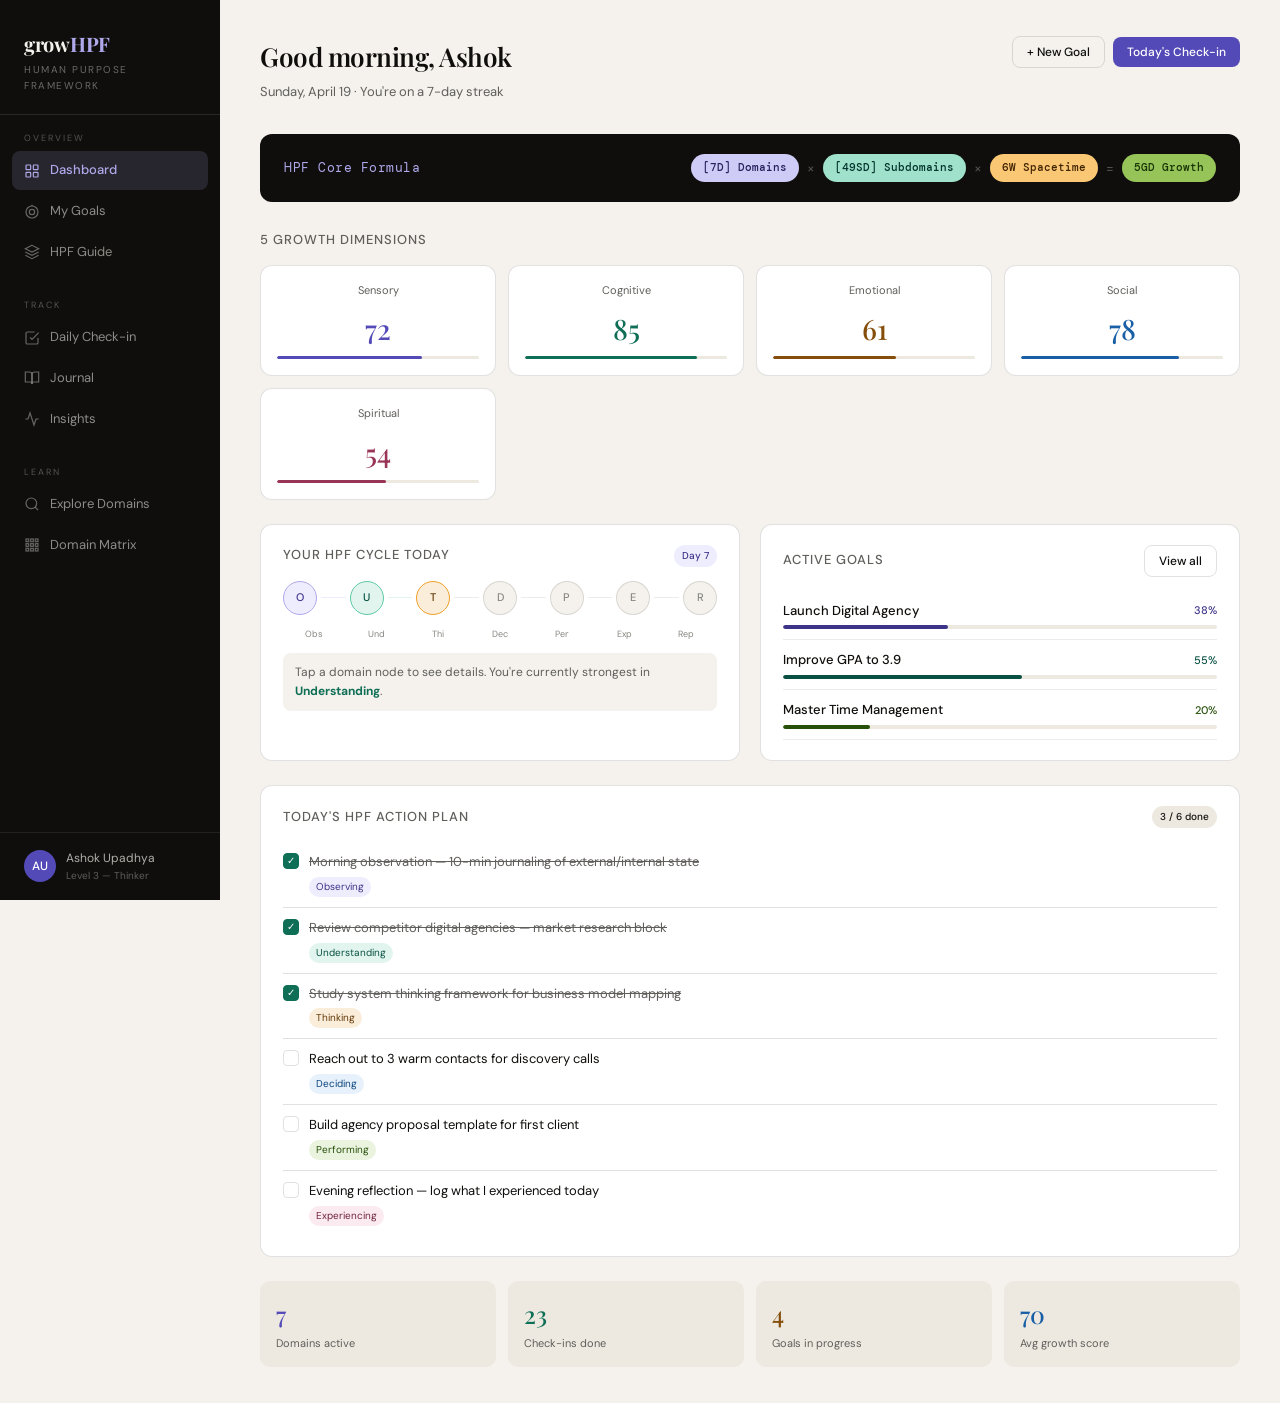
==== index.html @ d81d5039 "First Idea" ====
<!DOCTYPE html>
<html lang="en">
<head>
<meta charset="UTF-8">
<meta name="viewport" content="width=device-width, initial-scale=1.0">
<title>growHPF — Human Purpose Framework</title>
<link href="https://fonts.googleapis.com/css2?family=Playfair+Display:ital,wght@0,400;0,600;1,400&family=DM+Sans:wght@300;400;500&family=DM+Mono:wght@400;500&display=swap" rel="stylesheet">
<style>
:root {
  --ink: #0f0e0c;
  --paper: #f5f2ed;
  --cream: #ede9e0;
  --purple: #534AB7;
  --purple-light: #EEEDFE;
  --purple-dark: #3C3489;
  --teal: #0F6E56;
  --teal-light: #E1F5EE;
  --amber: #854F0B;
  --amber-light: #FAEEDA;
  --blue: #185FA5;
  --blue-light: #E6F1FB;
  --pink: #993556;
  --pink-light: #FBEAF0;
  --gray: #5F5E5A;
  --gray-light: #F1EFE8;
  --green: #3B6D11;
  --green-light: #EAF3DE;
  --border: rgba(15,14,12,0.12);
  --shadow: 0 1px 3px rgba(15,14,12,0.08), 0 4px 16px rgba(15,14,12,0.06);
}

* { box-sizing: border-box; margin: 0; padding: 0; }

body {
  font-family: 'DM Sans', sans-serif;
  background: var(--paper);
  color: var(--ink);
  min-height: 100vh;
  font-size: 14px;
  line-height: 1.6;
}

/* ── LAYOUT ── */
.shell { display: flex; min-height: 100vh; }

.sidebar {
  width: 220px;
  flex-shrink: 0;
  background: var(--ink);
  padding: 0;
  display: flex;
  flex-direction: column;
  position: sticky;
  top: 0;
  height: 100vh;
}

.sidebar-logo {
  padding: 28px 24px 20px;
  border-bottom: 0.5px solid rgba(255,255,255,0.1);
}

.sidebar-logo h1 {
  font-family: 'Playfair Display', serif;
  font-size: 20px;
  color: #f5f2ed;
  letter-spacing: -0.3px;
  margin-bottom: 2px;
}

.sidebar-logo h1 span { color: #AFA9EC; }
.sidebar-logo p { font-size: 10px; color: rgba(245,242,237,0.4); letter-spacing: 1.5px; text-transform: uppercase; }

.sidebar-section { padding: 16px 12px 8px; }
.sidebar-section-label { font-size: 9px; letter-spacing: 2px; text-transform: uppercase; color: rgba(245,242,237,0.3); padding: 0 12px; margin-bottom: 6px; }

.nav-item {
  display: flex;
  align-items: center;
  gap: 10px;
  padding: 9px 12px;
  border-radius: 8px;
  cursor: pointer;
  color: rgba(245,242,237,0.55);
  font-size: 13px;
  font-weight: 400;
  transition: all 0.15s;
  margin-bottom: 2px;
}
.nav-item:hover { background: rgba(255,255,255,0.06); color: rgba(245,242,237,0.9); }
.nav-item.active { background: rgba(175,169,236,0.15); color: #AFA9EC; font-weight: 500; }
.nav-icon { width: 16px; height: 16px; opacity: 0.7; flex-shrink: 0; }
.nav-item.active .nav-icon { opacity: 1; }

.sidebar-footer {
  margin-top: auto;
  padding: 16px 24px;
  border-top: 0.5px solid rgba(255,255,255,0.08);
}
.user-chip {
  display: flex;
  align-items: center;
  gap: 10px;
}
.user-avatar {
  width: 32px;
  height: 32px;
  border-radius: 50%;
  background: var(--purple);
  display: flex;
  align-items: center;
  justify-content: center;
  font-size: 12px;
  font-weight: 500;
  color: #fff;
}
.user-name { font-size: 12px; color: rgba(245,242,237,0.7); font-weight: 400; }
.user-level { font-size: 10px; color: rgba(245,242,237,0.35); }

.main { flex: 1; overflow-y: auto; }

.page { display: none; padding: 36px 40px; max-width: 1100px; }
.page.active { display: block; }

/* ── TOP BAR ── */
.topbar {
  display: flex;
  align-items: flex-start;
  justify-content: space-between;
  margin-bottom: 32px;
}
.topbar-left h2 {
  font-family: 'Playfair Display', serif;
  font-size: 26px;
  font-weight: 600;
  letter-spacing: -0.5px;
  margin-bottom: 4px;
}
.topbar-left p { font-size: 13px; color: var(--gray); }

.topbar-right { display: flex; gap: 8px; align-items: center; }

/* ── FORMULA BAR ── */
.formula-banner {
  background: var(--ink);
  border-radius: 12px;
  padding: 20px 24px;
  margin-bottom: 28px;
  display: flex;
  align-items: center;
  justify-content: space-between;
  flex-wrap: wrap;
  gap: 12px;
}
.formula-text {
  font-family: 'DM Mono', monospace;
  font-size: 13px;
  color: #AFA9EC;
  letter-spacing: 0.5px;
}
.formula-parts { display: flex; align-items: center; gap: 8px; flex-wrap: wrap; }
.fp {
  padding: 5px 12px;
  border-radius: 20px;
  font-size: 11px;
  font-weight: 500;
  font-family: 'DM Mono', monospace;
}
.fp-op { color: rgba(245,242,237,0.3); font-size: 14px; }

/* ── CARDS ── */
.card {
  background: #fff;
  border: 0.5px solid var(--border);
  border-radius: 12px;
  padding: 20px 22px;
}
.card-sm { padding: 16px 18px; }

.grid-2 { display: grid; grid-template-columns: repeat(2, 1fr); gap: 14px; }
.grid-3 { display: grid; grid-template-columns: repeat(3, 1fr); gap: 14px; }
.grid-4 { display: grid; grid-template-columns: repeat(4, 1fr); gap: 12px; }
.grid-7 { display: grid; grid-template-columns: repeat(7, 1fr); gap: 10px; }
.grid-auto { display: grid; grid-template-columns: repeat(auto-fit, minmax(180px, 1fr)); gap: 12px; }

/* ── GD5 SCORES ── */
.gd-score-card {
  background: #fff;
  border: 0.5px solid var(--border);
  border-radius: 12px;
  padding: 16px;
  text-align: center;
}
.gd-score-label { font-size: 11px; color: var(--gray); margin-bottom: 8px; }
.gd-score-num { font-size: 28px; font-weight: 500; font-family: 'Playfair Display', serif; margin-bottom: 4px; }
.gd-score-bar { height: 3px; background: var(--cream); border-radius: 2px; overflow: hidden; }
.gd-score-fill { height: 3px; border-radius: 2px; transition: width 0.8s ease; }

/* ── DOMAIN CARDS ── */
.domain-pill {
  display: inline-flex;
  align-items: center;
  gap: 6px;
  padding: 4px 10px;
  border-radius: 20px;
  font-size: 11px;
  font-weight: 500;
}

.domain-card {
  background: #fff;
  border: 0.5px solid var(--border);
  border-radius: 12px;
  padding: 16px;
  cursor: pointer;
  transition: all 0.15s;
  position: relative;
}
.domain-card:hover { border-color: rgba(83,74,183,0.3); transform: translateY(-1px); box-shadow: var(--shadow); }
.domain-card.active-domain { border-color: var(--purple); border-width: 1.5px; }
.domain-id {
  width: 32px;
  height: 32px;
  border-radius: 8px;
  display: flex;
  align-items: center;
  justify-content: center;
  font-size: 13px;
  font-weight: 500;
  margin-bottom: 10px;
}
.domain-name { font-size: 13px; font-weight: 500; margin-bottom: 2px; }
.domain-code { font-size: 10px; color: var(--gray); margin-bottom: 8px; font-family: 'DM Mono', monospace; }
.domain-bar { height: 3px; border-radius: 2px; background: var(--cream); overflow: hidden; }
.domain-fill { height: 3px; border-radius: 2px; transition: width 1s ease; }
.domain-score { font-size: 11px; font-weight: 500; margin-top: 6px; }

/* ── SUBDOMAINS ── */
.sd-expand {
  background: #fff;
  border: 0.5px solid var(--border);
  border-radius: 12px;
  padding: 20px 22px;
  margin-bottom: 20px;
}
.sd-expand-header {
  display: flex;
  align-items: center;
  gap: 12px;
  margin-bottom: 16px;
  padding-bottom: 16px;
  border-bottom: 0.5px solid var(--border);
}
.sd-grid { display: grid; grid-template-columns: repeat(auto-fit, minmax(160px, 1fr)); gap: 10px; }
.sd-item {
  background: var(--paper);
  border-radius: 8px;
  padding: 12px;
}
.sd-item-name { font-size: 12px; font-weight: 500; margin-bottom: 4px; }
.sd-item-def { font-size: 11px; color: var(--gray); line-height: 1.5; margin-bottom: 6px; }
.gd-dots { display: flex; gap: 4px; }
.gd-dot { width: 7px; height: 7px; border-radius: 50%; background: var(--cream); }
/* .gd-dot.active-dot {

 } */

/* ── GOALS ── */
.goal-card {
  background: #fff;
  border: 0.5px solid var(--border);
  border-radius: 12px;
  padding: 18px 20px;
  margin-bottom: 12px;
}
.goal-tag {
  display: inline-flex;
  align-items: center;
  gap: 5px;
  font-size: 10px;
  font-weight: 500;
  padding: 3px 8px;
  border-radius: 20px;
  margin-bottom: 10px;
  letter-spacing: 0.5px;
  text-transform: uppercase;
}
.goal-title { font-size: 15px; font-weight: 500; margin-bottom: 4px; font-family: 'Playfair Display', serif; }
.goal-desc { font-size: 12px; color: var(--gray); margin-bottom: 12px; line-height: 1.6; }
.goal-progress-label { display: flex; justify-content: space-between; margin-bottom: 6px; }
.goal-bar { height: 6px; background: var(--cream); border-radius: 3px; overflow: hidden; margin-bottom: 12px; }
.goal-fill { height: 6px; border-radius: 3px; transition: width 1s ease; }
.goal-domains { display: flex; gap: 6px; flex-wrap: wrap; }

.step-card {
  background: #fff;
  border: 0.5px solid var(--border);
  border-radius: 10px;
  padding: 14px 16px;
  margin-bottom: 8px;
  display: flex;
  gap: 12px;
  align-items: flex-start;
}
.step-num {
  width: 22px;
  height: 22px;
  border-radius: 50%;
  display: flex;
  align-items: center;
  justify-content: center;
  font-size: 11px;
  font-weight: 500;
  flex-shrink: 0;
  margin-top: 1px;
}
.step-done { background: var(--teal-light); color: var(--teal); }
.step-active { background: var(--purple-light); color: var(--purple); }
.step-todo { background: var(--cream); color: var(--gray); }
.step-content { flex: 1; }
.step-title { font-size: 13px; font-weight: 500; margin-bottom: 2px; }
.step-detail { font-size: 11px; color: var(--gray); line-height: 1.5; }
.step-domain { font-size: 10px; margin-top: 4px; font-weight: 500; }

/* ── CHECKIN ── */
.checkin-card {
  background: #fff;
  border: 0.5px solid var(--border);
  border-radius: 12px;
  padding: 20px 22px;
  margin-bottom: 14px;
}
.checkin-q { font-size: 12px; color: var(--gray); margin-bottom: 8px; font-weight: 500; text-transform: uppercase; letter-spacing: 0.8px; }
.stars { display: flex; gap: 6px; }
.star {
  width: 28px; height: 28px;
  border: 0.5px solid var(--border);
  border-radius: 7px;
  background: var(--paper);
  display: flex; align-items: center; justify-content: center;
  cursor: pointer; font-size: 11px; font-weight: 500; color: var(--gray);
  transition: all 0.12s;
}
.star.on { background: var(--purple-light); border-color: #AFA9EC; color: var(--purple-dark); }
.rating-row-item { display: flex; align-items: center; gap: 12px; padding: 8px 0; border-bottom: 0.5px solid var(--border); }
.rating-row-item:last-child { border-bottom: none; }
.rr-dot { width: 8px; height: 8px; border-radius: 50%; flex-shrink: 0; }
.rr-name { font-size: 13px; flex: 1; }
.rr-stars { display: flex; gap: 4px; }
.rr-val { font-size: 11px; color: var(--gray); min-width: 16px; text-align: right; font-family: 'DM Mono', monospace; }

.w6-grid { display: grid; grid-template-columns: repeat(3, 1fr); gap: 12px; margin-bottom: 20px; }
.w6-card { background: #fff; border: 0.5px solid var(--border); border-radius: 10px; padding: 14px 16px; }
.w6-q { font-size: 10px; font-weight: 500; color: var(--purple); letter-spacing: 1px; text-transform: uppercase; margin-bottom: 4px; }
.w6-label { font-size: 13px; font-weight: 500; margin-bottom: 6px; }
.w6-inp {
  width: 100%;
  background: var(--paper);
  border: 0.5px solid var(--border);
  border-radius: 7px;
  padding: 7px 10px;
  font-size: 12px;
  font-family: 'DM Sans', sans-serif;
  color: var(--ink);
}
.w6-inp:focus { outline: none; border-color: var(--purple); }

textarea.w6-inp { resize: vertical; min-height: 70px; }

/* ── INSIGHTS ── */
.insight-card {
  background: #fff;
  border: 0.5px solid var(--border);
  border-radius: 12px;
  padding: 16px 18px;
  margin-bottom: 10px;
  display: flex;
  gap: 14px;
  align-items: flex-start;
}
.insight-accent { width: 3px; border-radius: 2px; flex-shrink: 0; align-self: stretch; min-height: 36px; }
.insight-title { font-size: 13px; font-weight: 500; margin-bottom: 3px; }
.insight-text { font-size: 12px; color: var(--gray); line-height: 1.6; }
.insight-tag { font-size: 10px; color: rgba(15,14,12,0.35); margin-top: 4px; font-family: 'DM Mono', monospace; }

/* ── GOAL SETUP MODAL ── */
.modal-overlay {
  display: none;
  position: fixed;
  inset: 0;
  background: rgba(15,14,12,0.6);
  z-index: 100;
  align-items: center;
  justify-content: center;
  padding: 20px;
}
.modal-overlay.open { display: flex; }
.modal {
  background: #fff;
  border-radius: 16px;
  padding: 28px 32px;
  width: 100%;
  max-width: 560px;
  max-height: 80vh;
  overflow-y: auto;
}
.modal-title {
  font-family: 'Playfair Display', serif;
  font-size: 22px;
  font-weight: 600;
  margin-bottom: 4px;
}
.modal-sub { font-size: 13px; color: var(--gray); margin-bottom: 24px; }

.form-group { margin-bottom: 16px; }
.form-label { font-size: 12px; font-weight: 500; color: var(--gray); margin-bottom: 6px; display: block; text-transform: uppercase; letter-spacing: 0.8px; }
.form-input {
  width: 100%;
  border: 0.5px solid var(--border);
  border-radius: 8px;
  padding: 10px 14px;
  font-size: 14px;
  font-family: 'DM Sans', sans-serif;
  color: var(--ink);
  background: var(--paper);
}
.form-input:focus { outline: none; border-color: var(--purple); background: #fff; }
select.form-input { cursor: pointer; }
textarea.form-input { resize: vertical; min-height: 80px; }

.category-grid { display: grid; grid-template-columns: repeat(3, 1fr); gap: 8px; }
.cat-btn {
  border: 0.5px solid var(--border);
  border-radius: 8px;
  padding: 10px 12px;
  background: var(--paper);
  cursor: pointer;
  text-align: center;
  transition: all 0.12s;
  font-family: 'DM Sans', sans-serif;
}
.cat-btn.sel { border-color: var(--purple); background: var(--purple-light); }
.cat-btn-icon { font-size: 18px; margin-bottom: 4px; }
.cat-btn-label { font-size: 11px; font-weight: 500; color: var(--ink); }

/* ── BUTTONS ── */
.btn {
  border: none;
  border-radius: 8px;
  padding: 10px 20px;
  font-size: 13px;
  font-weight: 500;
  cursor: pointer;
  font-family: 'DM Sans', sans-serif;
  transition: all 0.15s;
  display: inline-flex;
  align-items: center;
  gap: 6px;
}
.btn-primary { background: var(--purple); color: #fff; }
.btn-primary:hover { background: var(--purple-dark); }
.btn-ghost { background: transparent; border: 0.5px solid var(--border); color: var(--ink); }
.btn-ghost:hover { background: var(--cream); }
.btn-sm { padding: 7px 14px; font-size: 12px; }
.btn-full { width: 100%; justify-content: center; }

/* ── STAT CARDS ── */
.stat-mini { background: var(--cream); border-radius: 10px; padding: 14px 16px; }
.stat-mini-val { font-size: 24px; font-weight: 500; font-family: 'Playfair Display', serif; margin-bottom: 2px; }
.stat-mini-label { font-size: 11px; color: var(--gray); }

/* ── TIMELINE ── */
.timeline { padding-left: 20px; border-left: 1.5px solid var(--border); }
.tl-item { position: relative; padding-left: 20px; margin-bottom: 16px; }
.tl-dot { position: absolute; left: -27px; top: 4px; width: 12px; height: 12px; border-radius: 50%; border: 2px solid var(--paper); }
.tl-date { font-size: 10px; color: var(--gray); margin-bottom: 3px; font-family: 'DM Mono', monospace; }
.tl-text { font-size: 13px; }

/* ── MATRIX ── */
.matrix-scroll { overflow-x: auto; }
.matrix-tbl { border-collapse: collapse; font-size: 11px; min-width: 480px; width: 100%; }
.matrix-tbl th, .matrix-tbl td { padding: 8px 10px; border: 0.5px solid var(--border); text-align: center; }
.matrix-tbl th { background: var(--cream); font-weight: 500; font-size: 11px; }
.matrix-tbl td.rh { text-align: left; font-weight: 500; background: var(--cream); white-space: nowrap; }
.m1 { background: var(--purple-light); color: var(--purple-dark); border-radius: 4px; padding: 2px 6px; font-weight: 500; font-family: 'DM Mono', monospace; font-size: 10px; display: inline-block; }
.m0 { color: rgba(15,14,12,0.2); }

/* ── TABS ── */
.tab-row { display: flex; gap: 4px; margin-bottom: 20px; background: var(--cream); padding: 4px; border-radius: 10px; width: fit-content; }
.tab { padding: 7px 16px; border-radius: 7px; cursor: pointer; font-size: 13px; color: var(--gray); border: none; background: transparent; font-family: 'DM Sans', sans-serif; transition: all 0.12s; }
.tab.on { background: #fff; color: var(--ink); font-weight: 500; border: 0.5px solid var(--border); }

/* ── PROGRESS RING ── */
.ring-wrap { position: relative; width: 80px; height: 80px; }
.ring-wrap svg { transform: rotate(-90deg); }
.ring-center { position: absolute; inset: 0; display: flex; flex-direction: column; align-items: center; justify-content: center; }
.ring-val { font-size: 18px; font-weight: 500; font-family: 'Playfair Display', serif; }
.ring-lbl { font-size: 9px; color: var(--gray); }

/* ── TASK / CHECKLIST ── */
.task-item {
  display: flex; align-items: flex-start; gap: 10px;
  padding: 10px 0; border-bottom: 0.5px solid var(--border);
}
.task-item:last-child { border-bottom: none; }
.task-cb { width: 16px; height: 16px; border-radius: 4px; border: 1.5px solid var(--border); cursor: pointer; flex-shrink: 0; margin-top: 1px; display: flex; align-items: center; justify-content: center; transition: all 0.12s; }
.task-cb.checked { background: var(--teal); border-color: var(--teal); }
.task-cb.checked::after { content: '✓'; font-size: 10px; color: #fff; }
.task-text { font-size: 13px; flex: 1; }
.task-text.done { text-decoration: line-through; color: var(--gray); }
.task-badge { font-size: 10px; padding: 2px 7px; border-radius: 10px; }

/* ── NOTIFICATIONS badge ── */
.badge { display: inline-flex; align-items: center; justify-content: center; width: 18px; height: 18px; border-radius: 50%; font-size: 10px; font-weight: 500; background: var(--purple); color: #fff; }

/* ── SCROLLBAR ── */
::-webkit-scrollbar { width: 4px; height: 4px; }
::-webkit-scrollbar-track { background: transparent; }
::-webkit-scrollbar-thumb { background: var(--border); border-radius: 2px; }

/* ── ANIMATIONS ── */
@keyframes fadeIn { from { opacity: 0; transform: translateY(8px); } to { opacity: 1; transform: translateY(0); } }
.page.active { animation: fadeIn 0.3s ease; }

/* ── SECTION HEADERS ── */
.section-hdr { display: flex; align-items: center; justify-content: space-between; margin-bottom: 14px; }
.section-title { font-size: 13px; font-weight: 500; color: var(--gray); text-transform: uppercase; letter-spacing: 1px; }

.divider { height: 0.5px; background: var(--border); margin: 24px 0; }
.tag { display: inline-block; font-size: 10px; font-weight: 500; padding: 3px 8px; border-radius: 20px; }

.empty-state { text-align: center; padding: 40px 20px; color: var(--gray); }
.empty-state p { font-size: 13px; margin-top: 8px; }
</style>
</head>
<body>

<div class="shell">

<!-- SIDEBAR -->
<nav class="sidebar">
  <div class="sidebar-logo">
    <h1>grow<span>HPF</span></h1>
    <p>Human Purpose Framework</p>
  </div>

  <div class="sidebar-section">
    <div class="sidebar-section-label">Overview</div>
    <div class="nav-item active" onclick="nav('dashboard',this)">
      <svg class="nav-icon" fill="none" stroke="currentColor" stroke-width="1.8" viewBox="0 0 24 24"><rect x="3" y="3" width="7" height="7" rx="1"/><rect x="14" y="3" width="7" height="7" rx="1"/><rect x="3" y="14" width="7" height="7" rx="1"/><rect x="14" y="14" width="7" height="7" rx="1"/></svg>
      Dashboard
    </div>
    <div class="nav-item" onclick="nav('goals',this)">
      <svg class="nav-icon" fill="none" stroke="currentColor" stroke-width="1.8" viewBox="0 0 24 24"><circle cx="12" cy="12" r="9"/><circle cx="12" cy="12" r="4"/><line x1="12" y1="3" x2="12" y2="1"/></svg>
      My Goals
    </div>
    <div class="nav-item" onclick="nav('guide',this)">
      <svg class="nav-icon" fill="none" stroke="currentColor" stroke-width="1.8" viewBox="0 0 24 24"><path d="M12 2L2 7l10 5 10-5-10-5z"/><path d="M2 17l10 5 10-5"/><path d="M2 12l10 5 10-5"/></svg>
      HPF Guide
    </div>
  </div>

  <div class="sidebar-section">
    <div class="sidebar-section-label">Track</div>
    <div class="nav-item" onclick="nav('checkin',this)">
      <svg class="nav-icon" fill="none" stroke="currentColor" stroke-width="1.8" viewBox="0 0 24 24"><path d="M9 11l3 3L22 4"/><path d="M21 12v7a2 2 0 01-2 2H5a2 2 0 01-2-2V5a2 2 0 012-2h11"/></svg>
      Daily Check-in
    </div>
    <div class="nav-item" onclick="nav('journal',this)">
      <svg class="nav-icon" fill="none" stroke="currentColor" stroke-width="1.8" viewBox="0 0 24 24"><path d="M2 3h6a4 4 0 014 4v14a3 3 0 00-3-3H2z"/><path d="M22 3h-6a4 4 0 00-4 4v14a3 3 0 013-3h7z"/></svg>
      Journal
    </div>
    <div class="nav-item" onclick="nav('insights',this)">
      <svg class="nav-icon" fill="none" stroke="currentColor" stroke-width="1.8" viewBox="0 0 24 24"><polyline points="22 12 18 12 15 21 9 3 6 12 2 12"/></svg>
      Insights
    </div>
  </div>

  <div class="sidebar-section">
    <div class="sidebar-section-label">Learn</div>
    <div class="nav-item" onclick="nav('explore',this)">
      <svg class="nav-icon" fill="none" stroke="currentColor" stroke-width="1.8" viewBox="0 0 24 24"><circle cx="11" cy="11" r="8"/><line x1="21" y1="21" x2="16.65" y2="16.65"/></svg>
      Explore Domains
    </div>
    <div class="nav-item" onclick="nav('matrix',this)">
      <svg class="nav-icon" fill="none" stroke="currentColor" stroke-width="1.8" viewBox="0 0 24 24"><rect x="3" y="3" width="4" height="4"/><rect x="10" y="3" width="4" height="4"/><rect x="17" y="3" width="4" height="4"/><rect x="3" y="10" width="4" height="4"/><rect x="10" y="10" width="4" height="4"/><rect x="17" y="10" width="4" height="4"/><rect x="3" y="17" width="4" height="4"/><rect x="10" y="17" width="4" height="4"/><rect x="17" y="17" width="4" height="4"/></svg>
      Domain Matrix
    </div>
  </div>

  <div class="sidebar-footer">
    <div class="user-chip">
      <div class="user-avatar">AU</div>
      <div>
        <div class="user-name">Ashok Upadhya</div>
        <div class="user-level">Level 3 — Thinker</div>
      </div>
    </div>
  </div>
</nav>

<!-- MAIN CONTENT -->
<main class="main">

<!-- ══════════════ DASHBOARD ══════════════ -->
<div id="dashboard" class="page active">
  <div class="topbar">
    <div class="topbar-left">
      <h2>Good morning, Ashok</h2>
      <p>Sunday, April 19 · You're on a 7-day streak</p>
    </div>
    <div class="topbar-right">
      <button class="btn btn-ghost btn-sm" onclick="openModal()">+ New Goal</button>
      <button class="btn btn-primary btn-sm" onclick="nav('checkin',document.querySelector('.nav-item:nth-child(4)'))">Today's Check-in</button>
    </div>
  </div>

  <div class="formula-banner">
    <div class="formula-text">HPF Core Formula</div>
    <div class="formula-parts">
      <span class="fp" style="background:#CECBF6;color:#26215C">[7D] Domains</span>
      <span class="fp-op">×</span>
      <span class="fp" style="background:#9FE1CB;color:#04342C">[49SD] Subdomains</span>
      <span class="fp-op">×</span>
      <span class="fp" style="background:#FAC775;color:#412402">6W Spacetime</span>
      <span class="fp-op">=</span>
      <span class="fp" style="background:#97C459;color:#173404">5GD Growth</span>
    </div>
  </div>

  <!-- GD5 scores -->
  <div class="section-hdr"><div class="section-title">5 Growth Dimensions</div></div>
  <div class="grid-4" style="margin-bottom:24px" id="dash-gd5"></div>

  <div class="grid-2" style="margin-bottom:24px;gap:20px">
    <!-- HPF Cycle -->
    <div class="card">
      <div class="section-hdr"><div class="section-title">Your HPF Cycle Today</div><span class="tag" style="background:var(--purple-light);color:var(--purple-dark)">Day 7</span></div>
      <div style="display:flex;align-items:center;gap:4px;margin-bottom:12px" id="cycle-bar"></div>
      <div style="display:grid;grid-template-columns:repeat(7,1fr);gap:0;margin-bottom:12px" id="cycle-labs"></div>
      <div id="cycle-detail" style="background:var(--paper);border-radius:8px;padding:10px 12px;font-size:12px;color:var(--gray);line-height:1.6">
        Tap a domain node to see details. You're currently strongest in <strong style="color:var(--teal)">Understanding</strong>.
      </div>
    </div>

    <!-- Active Goals -->
    <div class="card">
      <div class="section-hdr"><div class="section-title">Active Goals</div><button class="btn btn-ghost btn-sm" onclick="nav('goals',null)">View all</button></div>
      <div id="dash-goals"></div>
    </div>
  </div>

  <!-- Today's tasks -->
  <div class="card" style="margin-bottom:24px">
    <div class="section-hdr"><div class="section-title">Today's HPF Action Plan</div><span class="tag" style="background:var(--cream)">3 / 6 done</span></div>
    <div id="today-tasks"></div>
  </div>

  <div class="grid-4">
    <div class="stat-mini"><div class="stat-mini-val" style="color:var(--purple)">7</div><div class="stat-mini-label">Domains active</div></div>
    <div class="stat-mini"><div class="stat-mini-val" style="color:var(--teal)">23</div><div class="stat-mini-label">Check-ins done</div></div>
    <div class="stat-mini"><div class="stat-mini-val" style="color:var(--amber)">4</div><div class="stat-mini-label">Goals in progress</div></div>
    <div class="stat-mini"><div class="stat-mini-val" style="color:var(--blue)">70</div><div class="stat-mini-label">Avg growth score</div></div>
  </div>
</div>

<!-- ══════════════ GOALS ══════════════ -->
<div id="goals" class="page">
  <div class="topbar">
    <div class="topbar-left">
      <h2>My Goals</h2>
      <p>4 active · 2 completed · Guided by HPF domains</p>
    </div>
    <div class="topbar-right">
      <button class="btn btn-primary" onclick="openModal()">+ Set New Goal</button>
    </div>
  </div>

  <div class="tab-row">
    <div class="tab on" onclick="filterGoals('all',this)">All Goals</div>
    <div class="tab" onclick="filterGoals('business',this)">Business</div>
    <div class="tab" onclick="filterGoals('education',this)">Education</div>
    <div class="tab" onclick="filterGoals('personal',this)">Personal</div>
  </div>

  <div id="goals-list"></div>
</div>

<!-- ══════════════ HPF GUIDE ══════════════ -->
<div id="guide" class="page">
  <div class="topbar">
    <div class="topbar-left">
      <h2>HPF Guide</h2>
      <p>Choose your situation and get a personalised HPF roadmap</p>
    </div>
  </div>

  <div class="section-hdr"><div class="section-title">What describes you right now?</div></div>
  <div class="category-grid" style="margin-bottom:28px">
    <div class="cat-btn sel" onclick="selectSit('business',this)">
      <div class="cat-btn-icon">💼</div>
      <div class="cat-btn-label">Starting a Business</div>
    </div>
    <div class="cat-btn" onclick="selectSit('student',this)">
      <div class="cat-btn-icon">📚</div>
      <div class="cat-btn-label">Student / Academic</div>
    </div>
    <div class="cat-btn" onclick="selectSit('time',this)">
      <div class="cat-btn-icon">⏰</div>
      <div class="cat-btn-label">Time Management</div>
    </div>
    <div class="cat-btn" onclick="selectSit('career',this)">
      <div class="cat-btn-icon">📈</div>
      <div class="cat-btn-label">Career Growth</div>
    </div>
    <div class="cat-btn" onclick="selectSit('health',this)">
      <div class="cat-btn-icon">🌿</div>
      <div class="cat-btn-label">Health & Wellness</div>
    </div>
    <div class="cat-btn" onclick="selectSit('relationship',this)">
      <div class="cat-btn-icon">🤝</div>
      <div class="cat-btn-label">Relationships</div>
    </div>
  </div>

  <div id="guide-content"></div>
</div>

<!-- ══════════════ DAILY CHECK-IN ══════════════ -->
<div id="checkin" class="page">
  <div class="topbar">
    <div class="topbar-left">
      <h2>Daily Check-in</h2>
      <p>Sunday, April 19 · Takes ~4 minutes</p>
    </div>
  </div>

  <div class="section-hdr"><div class="section-title">6W Spacetime Context</div></div>
  <div class="w6-grid" id="w6-fields"></div>

  <div class="section-hdr"><div class="section-title">Rate Your 7 Domains Today (1–5)</div></div>
  <div class="checkin-card" id="domain-ratings"></div>

  <div class="section-hdr" style="margin-top:20px"><div class="section-title">Today's Reflection</div></div>
  <div class="checkin-card" style="margin-bottom:20px">
    <div class="checkin-q">What happened today across your domains?</div>
    <textarea class="w6-inp" style="width:100%;min-height:100px" placeholder="What did you observe, understand, think, decide, perform, experience, or repeat today?"></textarea>
  </div>

  <button class="btn btn-primary btn-full" style="margin-bottom:10px" onclick="alert('Check-in saved! Great work today — your HPF reflection is being processed.')">Save Today's Check-in</button>
  <button class="btn btn-ghost btn-full" onclick="nav('insights',null)">View Insights from Past Check-ins</button>
</div>

<!-- ══════════════ JOURNAL ══════════════ -->
<div id="journal" class="page">
  <div class="topbar">
    <div class="topbar-left">
      <h2>Growth Journal</h2>
      <p>Your HPF-guided reflection history</p>
    </div>
    <div class="topbar-right">
      <button class="btn btn-primary btn-sm" onclick="alert('New entry opened!')">+ New Entry</button>
    </div>
  </div>

  <div class="timeline" id="journal-timeline"></div>
</div>

<!-- ══════════════ INSIGHTS ══════════════ -->
<div id="insights" class="page">
  <div class="topbar">
    <div class="topbar-left">
      <h2>Growth Insights</h2>
      <p>Based on your HPF check-ins and 5 growth dimensions</p>
    </div>
  </div>

  <div class="grid-4" style="margin-bottom:24px" id="ins-gd5"></div>

  <div class="section-hdr"><div class="section-title">Personalised Recommendations</div></div>
  <div id="insights-list" style="margin-bottom:24px"></div>

  <div class="section-hdr"><div class="section-title">Subdomains to practise this week</div></div>
  <div class="grid-auto" id="rec-sds" style="margin-bottom:24px"></div>
</div>

<!-- ══════════════ EXPLORE ══════════════ -->
<div id="explore" class="page">
  <div class="topbar">
    <div class="topbar-left">
      <h2>Explore Domains</h2>
      <p>7 domains · 49 subdomains · Each mapped to 5 growth dimensions</p>
    </div>
  </div>

  <div class="grid-7" style="margin-bottom:20px" id="exp-domain-cards"></div>
  <div id="exp-detail"></div>
</div>

<!-- ══════════════ MATRIX ══════════════ -->
<div id="matrix" class="page">
  <div class="topbar">
    <div class="topbar-left">
      <h2>Domain Interaction Matrix</h2>
      <p>How the 7 HPF domains connect and influence each other</p>
    </div>
  </div>

  <div class="card" style="margin-bottom:20px">
    <p style="font-size:12px;color:var(--gray);line-height:1.7;margin-bottom:14px">The matrix [D] shows how each domain flows into others. A value of <span class="m1">1</span> means a direct connection — that the row domain actively feeds into the column domain in the HPF cycle.</p>
    <div class="matrix-scroll" id="matrix-table"></div>
  </div>

  <div class="section-hdr"><div class="section-title">Subdomain → Growth Dimension Mapping</div></div>
  <div class="card">
    <div class="matrix-scroll" id="sd-matrix-table"></div>
  </div>
</div>

</main>
</div>

<!-- GOAL MODAL -->
<div class="modal-overlay" id="modal">
  <div class="modal">
    <div class="modal-title">Set a New Goal</div>
    <div class="modal-sub">Tell us your situation and we'll map it to the right HPF domains and subdomains</div>

    <div class="form-group">
      <label class="form-label">Goal category</label>
      <div class="category-grid" id="modal-cats">
        <div class="cat-btn sel" data-cat="business"><div class="cat-btn-icon">💼</div><div class="cat-btn-label">Business</div></div>
        <div class="cat-btn" data-cat="education"><div class="cat-btn-icon">📚</div><div class="cat-btn-label">Education</div></div>
        <div class="cat-btn" data-cat="personal"><div class="cat-btn-icon">🌿</div><div class="cat-btn-label">Personal</div></div>
        <div class="cat-btn" data-cat="career"><div class="cat-btn-icon">📈</div><div class="cat-btn-label">Career</div></div>
        <div class="cat-btn" data-cat="health"><div class="cat-btn-icon">💪</div><div class="cat-btn-label">Health</div></div>
        <div class="cat-btn" data-cat="other"><div class="cat-btn-icon">✨</div><div class="cat-btn-label">Other</div></div>
      </div>
    </div>

    <div class="form-group">
      <label class="form-label">What is your goal?</label>
      <input class="form-input" id="goal-title-inp" placeholder="e.g. Open a digital agency, Score 3.9 GPA, Manage time better..." />
    </div>

    <div class="form-group">
      <label class="form-label">Your current situation</label>
      <textarea class="form-input" id="goal-situation-inp" placeholder="e.g. I'm currently working as a designer and want to start my own agency..."></textarea>
    </div>

    <div class="form-group">
      <label class="form-label">Timeline</label>
      <select class="form-input" id="goal-timeline-inp">
        <option>1 month</option>
        <option>3 months</option>
        <option selected>6 months</option>
        <option>1 year</option>
        <option>2+ years</option>
      </select>
    </div>

    <div style="display:flex;gap:10px;justify-content:flex-end;margin-top:20px">
      <button class="btn btn-ghost" onclick="closeModal()">Cancel</button>
      <button class="btn btn-primary" onclick="saveGoal()">Create Goal + HPF Roadmap</button>
    </div>
  </div>
</div>

<script>
// ══════════════ DATA ══════════════
const D = [
  {id:'O',name:'Observing',code:'PCAREIA',col:'#534AB7',bg:'#EEEDFE',bdr:'#AFA9EC',txt:'#3C3489',prog:80,
   desc:'Foundation of human interaction — gathering information through perceptual and cognitive lenses.',
   subs:[
    {n:'Perceptual',d:'Gathering sensory information from the environment.',gd:[1,1,0,0,0]},
    {n:'Continuous',d:'Maintaining sustained attention to evolving changes.',gd:[0,1,0,0,0]},
    {n:'Analytical',d:'Breaking down observations to detect patterns.',gd:[0,1,0,0,0]},
    {n:'Reflective',d:'Looking back at past observations for deeper insights.',gd:[0,1,1,0,1]},
    {n:'External',d:'Awareness and attention to the outside world.',gd:[1,1,1,1,1]},
    {n:'Internal',d:'Awareness of self — thoughts, feelings, and states.',gd:[1,1,1,0,1]},
    {n:'Active',d:'Engaged and intentional focused attention.',gd:[1,1,0,1,0]}
   ]},
  {id:'U',name:'Understanding',code:'CECIARI',col:'#0F6E56',bg:'#E1F5EE',bdr:'#5DCAA5',txt:'#085041',prog:75,
   desc:'Transforms observations into meaning — bridging raw knowledge with deep insight.',
   subs:[
    {n:'Conceptual',d:'Forming mental frameworks, categories, and ideas.',gd:[0,1,0,0,0]},
    {n:'Empathetic',d:"Recognising and sharing others' feelings and perspectives.",gd:[0,1,1,1,1]},
    {n:'Contextual',d:'Interpreting information within its broader environment.',gd:[1,1,1,1,0]},
    {n:'Intuitive',d:'Relying on instincts and subconscious insights.',gd:[1,1,1,0,1]},
    {n:'Adaptive',d:'Adjusting understanding to new and changing circumstances.',gd:[1,1,1,1,1]},
    {n:'Reflective',d:'Revisiting ideas repeatedly to refine and deepen them.',gd:[0,1,1,0,1]},
    {n:'Interdisciplinary',d:'Connecting knowledge across multiple fields.',gd:[1,1,0,1,1]}
   ]},
  {id:'T',name:'Thinking',code:'LCCASAH',col:'#BA7517',bg:'#FAEEDA',bdr:'#EF9F27',txt:'#633806',prog:68,
   desc:'Generating and evaluating ideas — the engine of innovation and problem-solving.',
   subs:[
    {n:'Logical',d:'Following structured, step-by-step reasoning.',gd:[0,1,0,0,0]},
    {n:'Creative',d:'Imagining novel ideas, connections, and solutions.',gd:[1,1,1,1,1]},
    {n:'Critical',d:'Questioning and evaluating ideas systematically.',gd:[0,1,0,0,0]},
    {n:'Abstract',d:'Dealing with concepts and ideas beyond the tangible.',gd:[0,1,0,0,1]},
    {n:'System',d:'Seeing relationships within interconnected systems.',gd:[1,1,0,1,0]},
    {n:'Analytical',d:'Breaking complex problems into manageable parts.',gd:[0,1,0,0,0]},
    {n:'Holistic',d:'Integrating multiple perspectives for a comprehensive view.',gd:[1,1,1,1,1]}
   ]},
  {id:'D',name:'Deciding',code:'RIICETS',col:'#185FA5',bg:'#E6F1FB',bdr:'#85B7EB',txt:'#0C447C',prog:55,
   desc:'Converting understanding and thinking into actionable choices.',
   subs:[
    {n:'Rational',d:'Weighing logic, data, and evidence carefully.',gd:[0,1,0,0,0]},
    {n:'Intuitive',d:'Trusting instincts and subconscious knowing.',gd:[1,1,1,1,1]},
    {n:'Informed',d:'Considering all relevant information before deciding.',gd:[1,1,0,1,0]},
    {n:'Collaborative',d:'Reaching decisions through teamwork and dialogue.',gd:[0,1,1,1,1]},
    {n:'Ethical',d:'Aligning decisions with moral principles and values.',gd:[1,1,1,1,1]},
    {n:'Timely',d:'Making decisions at the right moment.',gd:[1,1,0,0,0]},
    {n:'Strategic',d:'Ensuring decisions support long-term goals.',gd:[1,1,1,1,0]}
   ]},
  {id:'P',name:'Performing',code:'ECCASSE',col:'#3B6D11',bg:'#EAF3DE',bdr:'#97C459',txt:'#27500A',prog:62,
   desc:'Tangible execution of decisions — shaping real-world actions and results.',
   subs:[
    {n:'Efficient',d:'Achieving goals with minimal wasted time and resources.',gd:[1,1,0,0,0]},
    {n:'Creative',d:'Innovating and bringing fresh approaches while acting.',gd:[1,1,1,1,1]},
    {n:'Collaborative',d:'Working effectively and harmoniously with others.',gd:[0,1,1,1,1]},
    {n:'Adaptive',d:'Responding dynamically and flexibly to change.',gd:[1,1,1,1,1]},
    {n:'Skillful',d:'Executing tasks with precision and mastery.',gd:[1,1,0,1,0]},
    {n:'Strategic',d:'Ensuring every action aligns with broader vision.',gd:[1,1,1,1,0]},
    {n:'Ethical',d:'Acting with integrity, respect, and moral responsibility.',gd:[1,1,1,1,1]}
   ]},
  {id:'E',name:'Experiencing',code:'SCESCLT',col:'#993556',bg:'#FBEAF0',bdr:'#ED93B1',txt:'#72243E',prog:71,
   desc:'The feedback loop from actions — shaping personal growth and future understanding.',
   subs:[
    {n:'Sensory',d:'Gaining embodied knowledge through the five senses.',gd:[1,0,0,0,0]},
    {n:'Cognitive',d:'Learning from outcomes and intellectual engagement.',gd:[0,1,0,1,1]},
    {n:'Emotional',d:'Processing and integrating feelings evoked by events.',gd:[0,0,1,1,1]},
    {n:'Social',d:'Interacting with and growing within communities.',gd:[1,1,1,1,1]},
    {n:'Cultural',d:'Understanding and honouring shared traditions and values.',gd:[1,1,1,1,1]},
    {n:'Learning',d:'Deliberately acquiring new knowledge and skills.',gd:[1,1,1,1,1]},
    {n:'Transformative',d:'Profound changes that permanently redefine one\'s worldview.',gd:[1,1,1,1,1]}
   ]},
  {id:'R',name:'Repeating',code:'IRACSHP',col:'#5F5E5A',bg:'#F1EFE8',bdr:'#B4B2A9',txt:'#444441',prog:58,
   desc:'Ensuring refinement and continuous improvement — sustaining development across spacetime.',
   subs:[
    {n:'Iterative',d:'Refining through cycles of trial and error.',gd:[1,1,0,0,0]},
    {n:'Reflective',d:'Revisiting past efforts to extract deeper lessons.',gd:[1,1,1,1,1]},
    {n:'Adaptive',d:'Evolving processes to meet changing conditions.',gd:[1,1,1,1,1]},
    {n:'Continuous',d:'Maintaining consistent practice and effort over time.',gd:[1,1,0,1,0]},
    {n:'Strategic',d:'Prioritising repeated actions for long-term growth.',gd:[1,1,1,1,0]},
    {n:'Habitual',d:'Establishing productive and purposeful daily routines.',gd:[1,0,1,0,0]},
    {n:'Purposeful',d:'Ensuring every cycle contributes to overall objectives.',gd:[1,1,1,1,1]}
   ]}
];

const GDL = ['Sensory','Cognitive','Emotional','Social','Spiritual'];
const GDC = ['#534AB7','#0F6E56','#854F0B','#185FA5','#993556'];
const GDB = ['#EEEDFE','#E1F5EE','#FAEEDA','#E6F1FB','#FBEAF0'];
const SCORES = [72,85,61,78,54];

const DM = [[0,1,0,1,0,1,1],[1,0,1,1,0,1,1],[1,1,0,1,0,0,1],[0,1,0,0,1,0,1],[0,0,1,0,0,1,0],[1,0,0,0,0,0,1],[1,1,0,0,0,1,0]];

const GOALS = [
  {id:1,title:'Launch Digital Agency',category:'business',
   desc:'Transition from freelance designer to running a full digital agency with clients, team, and systems.',
   progress:38,timeline:'12 months',
   domains:['O','U','T','D','P','R'],
   steps:[
    {status:'done',title:'Observe the market landscape',detail:'Research 20 competitors, identify your niche, map client pain points.',domain:'Observing'},
    {status:'done',title:'Understand your unique value',detail:'Define your service stack, pricing model, and brand positioning.',domain:'Understanding'},
    {status:'done',title:'Think through your business model',detail:'Map revenue streams, cost structure, and 12-month projections.',domain:'Thinking'},
    {status:'active',title:'Decide your first 3 clients',detail:'Reach out to 10 warm contacts, set discovery calls, close first retainer.',domain:'Deciding'},
    {status:'todo',title:'Perform — build systems and deliver',detail:'Set up project management, onboarding, and delivery workflows.',domain:'Performing'},
    {status:'todo',title:'Experience and gather feedback',detail:'Complete first 2 projects, collect testimonials, refine process.',domain:'Experiencing'},
    {status:'todo',title:'Repeat and scale',detail:'Systematise everything, hire first employee, target month 3 revenue.',domain:'Repeating'}
   ]},
  {id:2,title:'Improve GPA to 3.9',category:'education',
   desc:'Currently at 3.5 GPA. Target 3.9 before final exams by applying HPF-guided study strategies.',
   progress:55,timeline:'3 months',
   domains:['O','U','T','D','R'],
   steps:[
    {status:'done',title:'Observe your study patterns',detail:'Track where you lose marks, which subjects need most attention.',domain:'Observing'},
    {status:'done',title:'Understand concepts, not just facts',detail:'Use conceptual and interdisciplinary understanding for deeper retention.',domain:'Understanding'},
    {status:'done',title:'Think with logical and creative frameworks',detail:'Use spaced repetition, mind maps, and active recall techniques.',domain:'Thinking'},
    {status:'active',title:'Decide your study schedule',detail:'Block 4 hours daily per subject. Commit to your weakest areas first.',domain:'Deciding'},
    {status:'todo',title:'Perform consistently',detail:'Complete practice papers under exam conditions every week.',domain:'Performing'},
    {status:'todo',title:'Repeat with reflection',detail:'Review every test, identify gaps, adjust approach iteratively.',domain:'Repeating'}
   ]},
  {id:3,title:'Master Time Management',category:'personal',
   desc:'Stop feeling overwhelmed. Build a system that gives every hour a purpose aligned with HPF domains.',
   progress:20,timeline:'1 month',
   domains:['O','T','D','P','R'],
   steps:[
    {status:'done',title:'Observe how you currently spend time',detail:'Time-audit for 7 days. Log every activity in 30-min blocks.',domain:'Observing'},
    {status:'active',title:'Think through priority frameworks',detail:'Apply 80/20, time-blocking, and the Decide matrix to your tasks.',domain:'Thinking'},
    {status:'todo',title:'Decide your weekly structure',detail:'Design your ideal week with domain-aligned time blocks.',domain:'Deciding'},
    {status:'todo',title:'Perform your new system for 14 days',detail:'Execute the new schedule with accountability check-ins.',domain:'Performing'},
    {status:'todo',title:'Repeat and refine habitually',detail:'Review weekly, adjust, build habitual and purposeful routines.',domain:'Repeating'}
   ]},
  {id:4,title:'Grow as a Creative Leader',category:'career',
   desc:'Move from individual contributor to creative director — lead teams, shape strategy, mentor others.',
   progress:15,timeline:'6 months',
   domains:['O','U','T','D','P','E','R'],
   steps:[
    {status:'active',title:'Observe leadership styles around you',detail:'Study 3 leaders you admire. What do they do differently?',domain:'Observing'},
    {status:'todo',title:'Understand team dynamics',detail:'Study empathetic and collaborative understanding of team needs.',domain:'Understanding'},
    {status:'todo',title:'Think strategically about creative direction',detail:'Develop your creative philosophy and leadership voice.',domain:'Thinking'},
    {status:'todo',title:'Decide to take on leadership opportunities',detail:'Volunteer to lead projects, mentor junior designers.',domain:'Deciding'},
    {status:'todo',title:'Perform as a leader',detail:'Run your first team project with full accountability.',domain:'Performing'}
   ]}
];

const INSIGHTS = [
  {col:'#854F0B',title:'Emotional growth needs attention (61)',text:'Your emotional dimension is your lowest score. Focus on Reflective Observing and Empathetic Understanding subdomains this week.',tag:'Observing → Understanding'},
  {col:'#993556',title:'Spiritual dimension is lagging (54)',text:'Practise Purposeful Repeating and Holistic Thinking daily. Even 10 minutes of reflective journaling will move this needle significantly.',tag:'Thinking → Repeating'},
  {col:'#0F6E56',title:'Leverage your cognitive strength (85)',text:'You are cognitively strong. Channel this into your Deciding domain — you have the clarity, now make bold, strategic decisions faster.',tag:'Understanding → Deciding'},
  {col:'#185FA5',title:'Social engagement is solid (78)',text:'Push social further by activating Collaborative Performing. Share your work more openly — seek feedback, build in public.',tag:'Performing → Experiencing'}
];

const GUIDE_CONTENT = {
  business: {
    title: 'Designer → Digital Agency Founder',
    desc: 'You have design skills. Now you need business acumen, systems thinking, and the courage to decide and perform. HPF maps your exact journey:',
    steps: [
      {domain:'O',title:'Observe the market',detail:'Spend 2 weeks doing nothing but market research. Interview 5 potential clients. Observe your competition closely. Use Analytical and External Observing subdomains.'},
      {domain:'U',title:'Understand your niche',detail:'You cannot serve everyone. Use Contextual and Adaptive Understanding to define exactly what type of clients you serve best and why you are the right person.'},
      {domain:'T',title:'Think through your model',detail:'Use System Thinking to map your business model. Use Creative Thinking to differentiate your offer. Use Logical Thinking to build your pricing.'},
      {domain:'D',title:'Decide and commit',detail:'Stop overthinking. Use Strategic and Informed Deciding to commit to your first 3 target clients, your pricing, and your launch date.'},
      {domain:'P',title:'Perform relentlessly',detail:'Execute with Efficient and Skillful Performing. Build your portfolio. Reach out to 10 people. Deliver exceptional work for your first client.'},
      {domain:'E',title:'Experience and learn',detail:'Every project is data. Use Learning and Cognitive Experiencing to capture what works and what does not after each engagement.'},
      {domain:'R',title:'Repeat and scale',detail:'Use Habitual and Strategic Repeating to build systems. Systematise your process so it runs without you being in every decision.'}
    ]
  },
  student: {
    title: 'From 3.5 GPA to 3.9 — The HPF Study System',
    desc: 'The difference between 3.5 and 3.9 is not intelligence. It is system, strategy, and the right mental frameworks. HPF shows you exactly how:',
    steps: [
      {domain:'O',title:'Observe your weak patterns',detail:'For 3 days, track every study session. Where do you lose attention? Which subjects drain you fastest? Use Analytical Observing to find the pattern.'},
      {domain:'U',title:'Understand concepts deeply',detail:'Stop memorising. Use Conceptual and Interdisciplinary Understanding to link topics across subjects. Ask "why" before you ask "what".'},
      {domain:'T',title:'Think like an examiner',detail:'Use Critical Thinking to anticipate questions. Use Abstract Thinking for theory-heavy subjects. Use System Thinking for subjects with interconnected concepts.'},
      {domain:'D',title:'Decide your study schedule',detail:'Use Rational and Timely Deciding to design a daily schedule. Commit to 4 hours of deep work per day with zero distractions.'},
      {domain:'P',title:'Perform under exam conditions',detail:'Practice papers weekly. Use Efficient and Skillful Performing. Time yourself strictly. Simulate the exam environment every Saturday.'},
      {domain:'R',title:'Repeat with reflection',detail:'After every test, use Reflective and Iterative Repeating. Ask: What did I get wrong? Why? What will I change? Adjust and go again.'}
    ]
  },
  time: {
    title: 'Time Management Through HPF',
    desc: 'You do not have a time problem. You have a decision and system problem. HPF gives you a framework to observe, decide, and build powerful habits:',
    steps: [
      {domain:'O',title:'Audit your current time',detail:'For 7 days, log every 30-minute block of your day. Use Perceptual and Continuous Observing. Be ruthlessly honest. Where is the time actually going?'},
      {domain:'U',title:'Understand your time drains',detail:'Use Reflective Understanding to identify patterns. What triggers distraction? What tasks expand to fill time? When is your energy highest?'},
      {domain:'T',title:'Think about your ideal week',detail:'Use System and Holistic Thinking to design your ideal weekly structure. Map domains to time blocks — creative work in high-energy hours, admin in low-energy hours.'},
      {domain:'D',title:'Decide your system and protect it',detail:'Use Timely and Strategic Deciding to set hard boundaries. Decide your start time, your deep work blocks, your off-limits hours.'},
      {domain:'P',title:'Perform the system for 14 days',detail:'Execute without negotiating with yourself. Use Efficient and Habitual Performing. The first 14 days build the groove.'},
      {domain:'R',title:'Repeat, refine, and make it habitual',detail:'Use Habitual and Purposeful Repeating. Review every Sunday. What slipped? Why? Adjust one thing at a time.'}
    ]
  },
  career: {
    title: 'Career Acceleration Through HPF',
    desc: 'Career growth is not luck — it is the result of deliberate observing, strategic deciding, and consistent performing. Here is your HPF roadmap:',
    steps: [
      {domain:'O',title:'Observe where opportunities are',detail:'Use External and Active Observing. Study the industry. Watch what skills are in demand. Identify the gap between where you are and where you want to be.'},
      {domain:'U',title:'Understand your strengths and gaps',detail:'Use Internal Observing and Reflective Understanding. What are your top 3 skills? Where do you consistently fall short? Be honest.'},
      {domain:'T',title:'Think about your career strategy',detail:'Use Strategic and System Thinking. Where do you want to be in 3 years? Map the skills, network, and experiences needed.'},
      {domain:'D',title:'Decide boldly',detail:'Use Rational and Timely Deciding. Apply for the stretch role. Reach out to the mentor. Invest in the course. Stop waiting for the perfect moment.'},
      {domain:'P',title:'Perform visibly',detail:'Use Skillful and Creative Performing. Do exceptional work. Share it. Make your contribution impossible to ignore.'},
      {domain:'R',title:'Repeat with strategic habits',detail:'Use Strategic and Continuous Repeating. Build daily habits that compound. 1% better every day is 37x better in a year.'}
    ]
  },
  health: {
    title: 'Health & Wellness With HPF',
    desc: 'Health is not a destination — it is a cycle of observing your body, understanding it, and performing consistently. HPF makes it a system:',
    steps: [
      {domain:'O',title:'Observe your body signals',detail:'Use Perceptual and Internal Observing. What does your body tell you after eating, sleeping, exercising? Start a 7-day body log.'},
      {domain:'U',title:'Understand what works for your body',detail:'Use Adaptive and Intuitive Understanding. Everyone is different. Learn what sleep schedule, food, and movement pattern actually works for you.'},
      {domain:'T',title:'Think about a sustainable routine',detail:'Use Holistic Thinking. Do not chase extremes. Design a routine you can maintain for 6 months, not 6 days.'},
      {domain:'D',title:'Decide your non-negotiables',detail:'Use Ethical and Strategic Deciding. What 3 health habits are non-negotiable? Commit to them before adding anything else.'},
      {domain:'P',title:'Perform consistently, not perfectly',detail:'Use Continuous and Adaptive Performing. Show up even on bad days. Progress beats perfection every time.'},
      {domain:'R',title:'Repeat and make health habitual',detail:'Use Habitual Repeating. The goal is to make healthy choices automatic — not effortful decisions every day.'}
    ]
  },
  relationship: {
    title: 'Deeper Relationships Through HPF',
    desc: 'Meaningful relationships are built through the HPF cycle — observing others, understanding them deeply, and performing with empathy:',
    steps: [
      {domain:'O',title:'Observe people before reacting',detail:'Use Active and External Observing. Before responding, observe fully. Notice tone, body language, the unspoken. Most conflict begins with reactive listening.'},
      {domain:'U',title:'Understand before being understood',detail:'Use Empathetic and Contextual Understanding. What is the other person experiencing? What is their context? This is the foundation of every meaningful bond.'},
      {domain:'T',title:'Think about what you truly want',detail:'Use Reflective and Abstract Thinking. What do you want from your relationships? What are you contributing? Are you reactive or intentional?'},
      {domain:'D',title:'Decide to show up consistently',detail:'Use Collaborative and Ethical Deciding. Relationships thrive on reliability. Decide to be present, honest, and consistent.'},
      {domain:'P',title:'Perform with empathy and skill',detail:'Use Collaborative and Ethical Performing. Act on your care. Show up. Apologise when wrong. Celebrate others genuinely.'},
      {domain:'R',title:'Repeat — relationships need maintenance',detail:'Use Reflective and Purposeful Repeating. Regularly check in with important people. Relationships that are not tended fade.'}
    ]
  }
};

const TASKS = [
  {done:true,text:'Morning observation — 10-min journaling of external/internal state',badge:'Observing',bc:'#EEEDFE',btc:'#3C3489'},
  {done:true,text:'Review competitor digital agencies — market research block',badge:'Understanding',bc:'#E1F5EE',btc:'#085041'},
  {done:true,text:'Study system thinking framework for business model mapping',badge:'Thinking',bc:'#FAEEDA',btc:'#633806'},
  {done:false,text:'Reach out to 3 warm contacts for discovery calls',badge:'Deciding',bc:'#E6F1FB',btc:'#0C447C'},
  {done:false,text:'Build agency proposal template for first client',badge:'Performing',bc:'#EAF3DE',btc:'#27500A'},
  {done:false,text:'Evening reflection — log what I experienced today',badge:'Experiencing',bc:'#FBEAF0',btc:'#72243E'}
];

const JOURNAL_ENTRIES = [
  {date:'2026-04-18',color:'#534AB7',text:'Deep observation session — noticed I\'ve been reacting to emails instead of responding. Switching to 2 email checks per day.'},
  {date:'2026-04-17',color:'#0F6E56',text:'Spoke to a potential client today. Used contextual understanding — really listened to their pain points instead of pitching immediately.'},
  {date:'2026-04-16',color:'#BA7517',text:'Spent 2 hours with system thinking for my agency model. The revenue streams are clearer now. Creative thinking unlocked a referral programme idea.'},
  {date:'2026-04-15',color:'#185FA5',text:'Made a big decision — decided to niche down to e-commerce brands only. Terrifying and exciting. Strategic deciding in action.'},
  {date:'2026-04-14',color:'#3B6D11',text:'First proposal sent. Efficient performing — done in 90 minutes with the template. No overthinking.'},
  {date:'2026-04-13',color:'#993556',text:'Transformative experience — mentor call changed how I think about pricing. I was massively undervaluing my work.'}
];

// ══════════════ INIT BUILDERS ══════════════
function buildGD5(containerId){
  const c=document.getElementById(containerId);
  if(!c)return; c.innerHTML='';
  GDL.forEach((g,i)=>{
    const el=document.createElement('div'); el.className='gd-score-card';
    el.innerHTML=`<div class="gd-score-label">${g}</div><div class="gd-score-num" style="color:${GDC[i]}">${SCORES[i]}</div><div class="gd-score-bar"><div class="gd-score-fill" style="width:${SCORES[i]}%;background:${GDC[i]}"></div></div>`;
    c.appendChild(el);
  });
}

function buildCycle(){
  const bar=document.getElementById('cycle-bar');
  const labs=document.getElementById('cycle-labs');
  if(!bar)return;
  bar.innerHTML=''; labs.innerHTML='';
  D.forEach((d,i)=>{
    const nd=document.createElement('div');
    nd.style.cssText=`width:34px;height:34px;border-radius:50%;display:flex;align-items:center;justify-content:center;font-size:11px;font-weight:500;flex-shrink:0;cursor:pointer;border:1px solid ${i<3?d.bdr:'rgba(15,14,12,0.12)'};background:${i<3?d.bg:'#f5f2ed'};color:${i<3?d.txt:'#888780'}`;
    nd.textContent=d.id;
    nd.onclick=()=>{
      document.getElementById('cycle-detail').innerHTML=`<strong style="color:${d.col}">${d.name} (${d.code})</strong> — ${d.desc}`;
    };
    bar.appendChild(nd);
    if(i<6){const ln=document.createElement('div');ln.style.cssText=`flex:1;height:1.5px;background:${i<2?d.bg:'rgba(15,14,12,0.08)'}`;bar.appendChild(ln);}
    const lb=document.createElement('div');lb.style.cssText='font-size:9px;color:#888780;text-align:center';lb.textContent=d.name.substring(0,3);
    labs.appendChild(lb);
  });
}

function buildDashGoals(){
  const c=document.getElementById('dash-goals');
  if(!c)return; c.innerHTML='';
  GOALS.slice(0,3).forEach(g=>{
    const el=document.createElement('div');
    el.style.cssText='padding:10px 0;border-bottom:0.5px solid rgba(15,14,12,0.08)';
    const catColors={business:'#EEEDFE',education:'#E1F5EE',personal:'#EAF3DE',career:'#E6F1FB'};
    const catText={business:'#3C3489',education:'#085041',personal:'#27500A',career:'#0C447C'};
    el.innerHTML=`
      <div style="display:flex;align-items:center;justify-content:space-between;margin-bottom:4px">
        <div style="font-size:13px;font-weight:500">${g.title}</div>
        <span style="font-size:11px;font-weight:500;color:${catText[g.category]||'#3C3489'}">${g.progress}%</span>
      </div>
      <div style="height:4px;background:#ede9e0;border-radius:2px;overflow:hidden">
        <div style="width:${g.progress}%;height:4px;background:${catText[g.category]||'#534AB7'};border-radius:2px"></div>
      </div>`;
    el.style.cursor='pointer';
    el.onclick=()=>nav('goals',null);
    c.appendChild(el);
  });
}

function buildTasks(){
  const c=document.getElementById('today-tasks');
  if(!c)return; c.innerHTML='';
  TASKS.forEach((t,i)=>{
    const el=document.createElement('div'); el.className='task-item';
    el.innerHTML=`
      <div class="task-cb ${t.done?'checked':''}" onclick="toggleTask(this,${i})"></div>
      <div style="flex:1">
        <div class="task-text ${t.done?'done':''}" id="tt-${i}">${t.text}</div>
        <span class="task-badge" style="background:${t.bc};color:${t.btc};margin-top:4px;display:inline-block">${t.badge}</span>
      </div>`;
    c.appendChild(el);
  });
}

function toggleTask(el,i){
  el.classList.toggle('checked');
  document.getElementById('tt-'+i).classList.toggle('done');
}

function buildGoalsList(filter){
  const c=document.getElementById('goals-list');
  if(!c)return; c.innerHTML='';
  const filtered=filter&&filter!=='all'?GOALS.filter(g=>g.category===filter):GOALS;
  filtered.forEach(g=>{
    const catColor={business:['#EEEDFE','#3C3489'],education:['#E1F5EE','#085041'],personal:['#EAF3DE','#27500A'],career:['#E6F1FB','#0C447C']};
    const [bg,tc]=catColor[g.category]||['#EEEDFE','#3C3489'];
    const el=document.createElement('div'); el.className='goal-card';
    el.innerHTML=`
      <div class="goal-tag" style="background:${bg};color:${tc}">${g.category.toUpperCase()}</div>
      <div class="goal-title">${g.title}</div>
      <div class="goal-desc">${g.desc}</div>
      <div class="goal-progress-label"><span style="font-size:12px;color:#5F5E5A">Progress</span><span style="font-size:12px;font-weight:500">${g.progress}%</span></div>
      <div class="goal-bar"><div class="goal-fill" style="width:${g.progress}%;background:${tc}"></div></div>
      <div style="margin-bottom:14px">
        <div style="font-size:11px;color:#888780;margin-bottom:8px;text-transform:uppercase;letter-spacing:0.8px">HPF Roadmap Steps</div>
        ${g.steps.map((s,si)=>`
          <div class="step-card">
            <div class="step-num ${s.status==='done'?'step-done':s.status==='active'?'step-active':'step-todo'}">${si+1}</div>
            <div class="step-content">
              <div class="step-title">${s.title}</div>
              <div class="step-detail">${s.detail}</div>
              <div class="step-domain" style="color:${D.find(d=>d.name===s.domain)?.col||'#888780'}">${s.domain}</div>
            </div>
          </div>`).join('')}
      </div>
      <div class="goal-domains">${g.domains.map(id=>{const dom=D.find(d=>d.id===id);return`<span class="domain-pill" style="background:${dom.bg};color:${dom.txt}">${dom.name}</span>`}).join('')}</div>`;
    c.appendChild(el);
  });
}

function filterGoals(cat,btn){
  document.querySelectorAll('#goals .tab-row .tab').forEach(t=>t.classList.remove('on'));
  btn.classList.add('on');
  buildGoalsList(cat);
}

function buildW6(){
  const g=document.getElementById('w6-fields');
  if(!g)return; g.innerHTML='';
  const ws=[
    {q:'What',l:'Your focus today',ph:'e.g. Agency proposal, Study session, Morning routine'},
    {q:'Where',l:'Context & place',ph:'e.g. Home office, University library'},
    {q:'When',l:'Time & phase',ph:'e.g. Morning deep work, 9am–12pm'},
    {q:'Who',l:'People involved',ph:'e.g. Solo, With team, Client call'},
    {q:'Why',l:'Your intention',ph:'e.g. To close first client, To improve GPA'},
    {q:'How',l:'Your approach',ph:'e.g. Focused blocks, Pomodoro, Collaborative'}
  ];
  ws.forEach(w=>{
    const el=document.createElement('div'); el.className='w6-card';
    el.innerHTML=`<div class="w6-q">${w.q}</div><div class="w6-label">${w.l}</div><input class="w6-inp" placeholder="${w.ph}">`;
    g.appendChild(el);
  });
}

function buildDomainRatings(){
  const c=document.getElementById('domain-ratings');
  if(!c)return; c.innerHTML='';
  D.forEach((d,di)=>{
    const row=document.createElement('div'); row.className='rating-row-item';
    const stars=Array.from({length:5},(_,si)=>`<div class="rstar star ${si<3?'on':''}" onclick="rateDomain(${di},${si})">${si+1}</div>`).join('');
    row.innerHTML=`<div class="rr-dot" style="background:${d.col}"></div><div class="rr-name">${d.name}</div><div class="rr-stars">${stars}</div><div class="rr-val" id="dv${di}">3</div>`;
    c.appendChild(row);
  });
}

function rateDomain(di,si){
  const stars=document.querySelectorAll(`.rstar[onclick^="rateDomain(${di}"]`);
  stars.forEach((s,i)=>s.classList.toggle('on',i<=si));
  document.getElementById('dv'+di).textContent=si+1;
}

function buildJournal(){
  const c=document.getElementById('journal-timeline');
  if(!c)return; c.innerHTML='';
  JOURNAL_ENTRIES.forEach(e=>{
    const el=document.createElement('div'); el.className='tl-item';
    el.innerHTML=`<div class="tl-dot" style="background:${e.color}"></div><div class="tl-date">${e.date}</div><div class="tl-text">${e.text}</div>`;
    c.appendChild(el);
  });
}

function buildInsights(){
  buildGD5('ins-gd5');
  const c=document.getElementById('insights-list');
  if(!c)return; c.innerHTML='';
  INSIGHTS.forEach(it=>{
    const el=document.createElement('div'); el.className='insight-card';
    el.innerHTML=`<div class="insight-accent" style="background:${it.col}"></div><div><div class="insight-title">${it.title}</div><div class="insight-text">${it.text}</div><div class="insight-tag">${it.tag}</div></div>`;
    c.appendChild(el);
  });

  const rg=document.getElementById('rec-sds');
  if(!rg)return; rg.innerHTML='';
  const recs=[
    {di:0,sn:'Reflective',why:'Builds emotional self-awareness'},
    {di:1,sn:'Empathetic',why:'Develops compassion and connection'},
    {di:2,sn:'Holistic',why:'Strengthens spiritual perspective'},
    {di:6,sn:'Purposeful',why:'Aligns action to meaning'},
    {di:3,sn:'Strategic',why:'Channels your cognitive strength'},
    {di:5,sn:'Transformative',why:'Deepens all 5 growth dimensions'}
  ];
  recs.forEach(r=>{
    const d=D[r.di];
    const el=document.createElement('div');
    el.style.cssText=`background:${d.bg};border:0.5px solid ${d.bdr};border-radius:10px;padding:12px 14px`;
    el.innerHTML=`<div style="font-size:10px;font-weight:500;color:${d.txt};margin-bottom:4px">${d.name}</div><div style="font-size:13px;font-weight:500;color:${d.txt};margin-bottom:4px">${r.sn}</div><div style="font-size:11px;color:${d.col}">${r.why}</div>`;
    rg.appendChild(el);
  });
}

function buildExploreDomains(){
  const c=document.getElementById('exp-domain-cards');
  if(!c)return; c.innerHTML='';
  D.forEach((d,i)=>{
    const el=document.createElement('div'); el.className='domain-card';
    el.innerHTML=`<div class="domain-id" style="background:${d.bg};color:${d.txt}">${d.id}</div><div class="domain-name">${d.name}</div><div class="domain-code">${d.code}</div><div class="domain-bar"><div class="domain-fill" style="width:${d.prog}%;background:${d.col}"></div></div><div class="domain-score" style="color:${d.col}">${d.prog}%</div>`;
    el.onclick=()=>showExpandDomain(i,el);
    c.appendChild(el);
  });
}

let selExpCard=null;
function showExpandDomain(i,card){
  if(selExpCard){selExpCard.classList.remove('active-domain');}
  card.classList.add('active-domain');
  selExpCard=card;
  const d=D[i];
  const detail=document.getElementById('exp-detail');
  detail.innerHTML=`
    <div class="sd-expand">
      <div class="sd-expand-header">
        <div class="domain-id" style="background:${d.bg};color:${d.txt};width:40px;height:40px;border-radius:10px;font-size:15px">${d.id}</div>
        <div style="flex:1">
          <div style="font-size:16px;font-weight:500;margin-bottom:2px">${d.name} (${d.code})</div>
          <div style="font-size:12px;color:#5F5E5A">${d.desc}</div>
        </div>
        <span class="tag" style="background:${d.bg};color:${d.txt}">7 subdomains</span>
      </div>
      <div class="sd-grid">
        ${d.subs.map(s=>`
          <div class="sd-item">
            <div class="sd-item-name">${s.n}</div>
            <div class="sd-item-def">${s.d}</div>
            <div class="gd-dots">${GDL.map((g,gi)=>`<div class="gd-dot" title="${g}" style="${s.gd[gi]?'background:'+GDC[gi]:'background:#ede9e0'}"></div>`).join('')}</div>
            <div style="display:flex;gap:4px;margin-top:4px;flex-wrap:wrap">${GDL.map((g,gi)=>s.gd[gi]?`<span style="font-size:9px;background:${GDB[gi]};color:${GDC[gi]};padding:1px 5px;border-radius:8px">${g.substring(0,3)}</span>`:'').join('')}</div>
          </div>`).join('')}
      </div>
    </div>`;
  detail.scrollIntoView({behavior:'smooth',block:'nearest'});
}

function buildMatrix(){
  const w=document.getElementById('matrix-table');
  if(!w)return;
  let h='<table class="matrix-tbl"><thead><tr><th>From/To</th>';
  D.forEach(d=>h+=`<th>${d.id}</th>`);
  h+='</tr></thead><tbody>';
  D.forEach((d,i)=>{
    h+=`<tr><td class="rh">${d.id} ${d.name}</td>`;
    DM[i].forEach(v=>h+=`<td>${v?`<span class="m1">1</span>`:`<span class="m0">·</span>`}</td>`);
    h+='</tr>';
  });
  h+='</tbody></table>';
  w.innerHTML=h;

  const sdw=document.getElementById('sd-matrix-table');
  if(!sdw)return;
  let sh='<table class="matrix-tbl"><thead><tr><th>Subdomain</th><th>Domain</th>';
  GDL.forEach(g=>sh+=`<th>${g.substring(0,3)}</th>`);
  sh+='</tr></thead><tbody>';
  D.forEach(d=>d.subs.forEach(s=>{
    sh+=`<tr><td style="text-align:left;font-weight:500">${s.n}</td><td style="text-align:left;color:#888780">${d.name}</td>`;
    s.gd.forEach((v,gi)=>sh+=`<td>${v?`<span style="color:${GDC[gi]};font-weight:500;font-size:13px">✓</span>`:`<span style="color:rgba(15,14,12,0.15)">·</span>`}</td>`);
    sh+='</tr>';
  }));
  sh+='</tbody></table>';
  sdw.innerHTML=sh;
}

function buildGuide(sit){
  const g=GUIDE_CONTENT[sit||'business'];
  const c=document.getElementById('guide-content');
  if(!c)return;
  c.innerHTML=`
    <div class="card" style="margin-bottom:20px">
      <div style="font-size:18px;font-weight:500;font-family:'Playfair Display',serif;margin-bottom:6px">${g.title}</div>
      <div style="font-size:13px;color:#5F5E5A;line-height:1.7;margin-bottom:20px">${g.desc}</div>
      ${g.steps.map((s,i)=>{
        const dom=D.find(d=>d.id===s.domain);
        return`<div class="step-card">
          <div style="width:28px;height:28px;border-radius:8px;display:flex;align-items:center;justify-content:center;font-size:12px;font-weight:500;background:${dom.bg};color:${dom.txt};flex-shrink:0">${s.domain}</div>
          <div>
            <div style="font-size:13px;font-weight:500;margin-bottom:3px">${s.title}</div>
            <div style="font-size:12px;color:#5F5E5A;line-height:1.6">${s.detail}</div>
            <div style="font-size:10px;color:${dom.col};margin-top:4px;font-weight:500">${dom.name} — ${dom.code}</div>
          </div>
        </div>`;
      }).join('')}
    </div>
    <button class="btn btn-primary" onclick="openModal()">Start tracking this goal</button>`;
}

let currentSit='business';
function selectSit(sit,btn){
  document.querySelectorAll('#guide .cat-btn').forEach(b=>b.classList.remove('sel'));
  btn.classList.add('sel');
  currentSit=sit;
  buildGuide(sit);
}

// ══════════════ NAV ══════════════
function nav(id,btn){
  document.querySelectorAll('.page').forEach(p=>p.classList.remove('active'));
  document.querySelectorAll('.nav-item').forEach(n=>n.classList.remove('active'));
  document.getElementById(id).classList.add('active');
  if(btn)btn.classList.add('active');

  if(id==='goals')buildGoalsList('all');
  if(id==='insights')buildInsights();
  if(id==='explore')buildExploreDomains();
  if(id==='matrix')buildMatrix();
  if(id==='guide')buildGuide(currentSit);
  if(id==='journal')buildJournal();
}

// ══════════════ MODAL ══════════════
function openModal(){
  document.getElementById('modal').classList.add('open');
  document.querySelectorAll('#modal-cats .cat-btn').forEach(btn=>{
    btn.onclick=()=>{
      document.querySelectorAll('#modal-cats .cat-btn').forEach(b=>b.classList.remove('sel'));
      btn.classList.add('sel');
    };
  });
}
function closeModal(){ document.getElementById('modal').classList.remove('open'); }
function saveGoal(){
  const title=document.getElementById('goal-title-inp').value||'New Goal';
  alert(`Goal "${title}" created! Your HPF roadmap has been generated. Navigate to My Goals to see your personalised step-by-step plan.`);
  closeModal();
  nav('goals',null);
}
document.getElementById('modal').onclick=function(e){if(e.target===this)closeModal();};

// ══════════════ INIT ══════════════
buildGD5('dash-gd5');
buildCycle();
buildDashGoals();
buildTasks();
buildW6();
buildDomainRatings();
buildGuide('business');
</script>
</body>
</html>
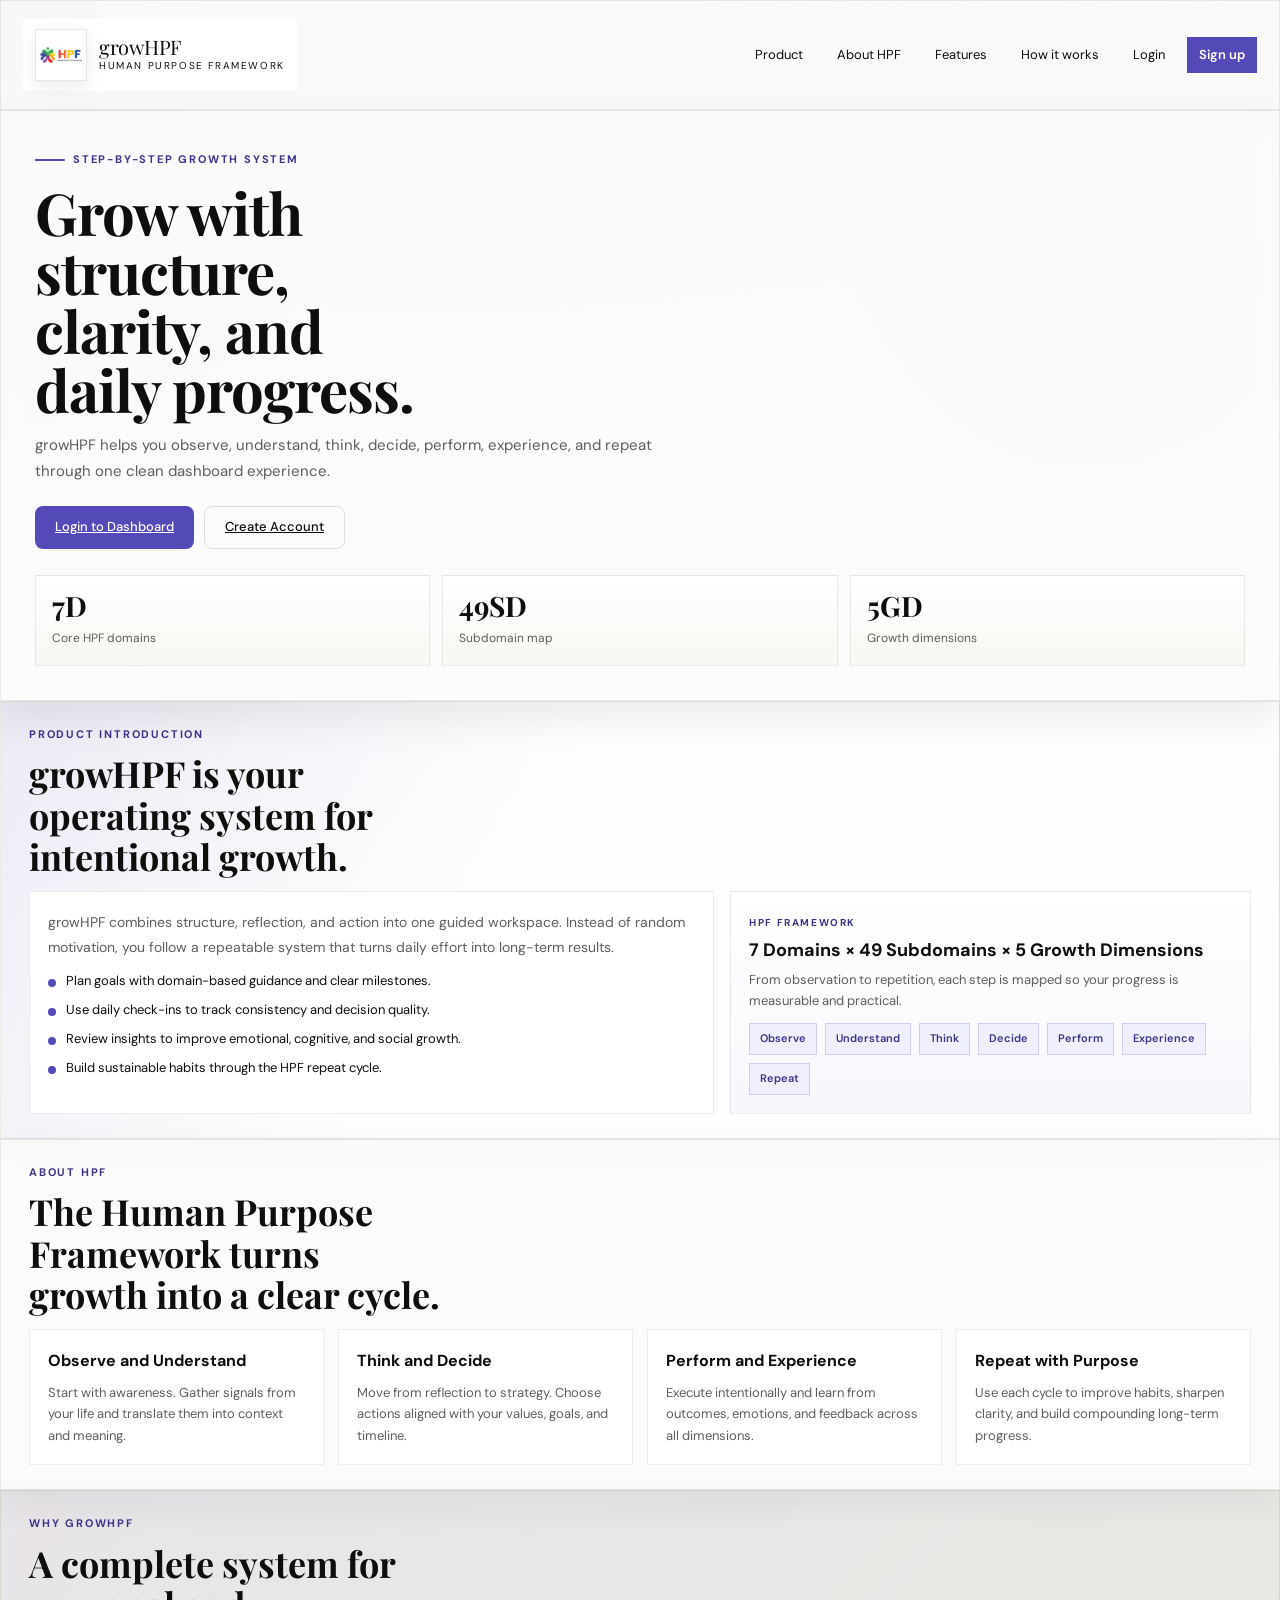
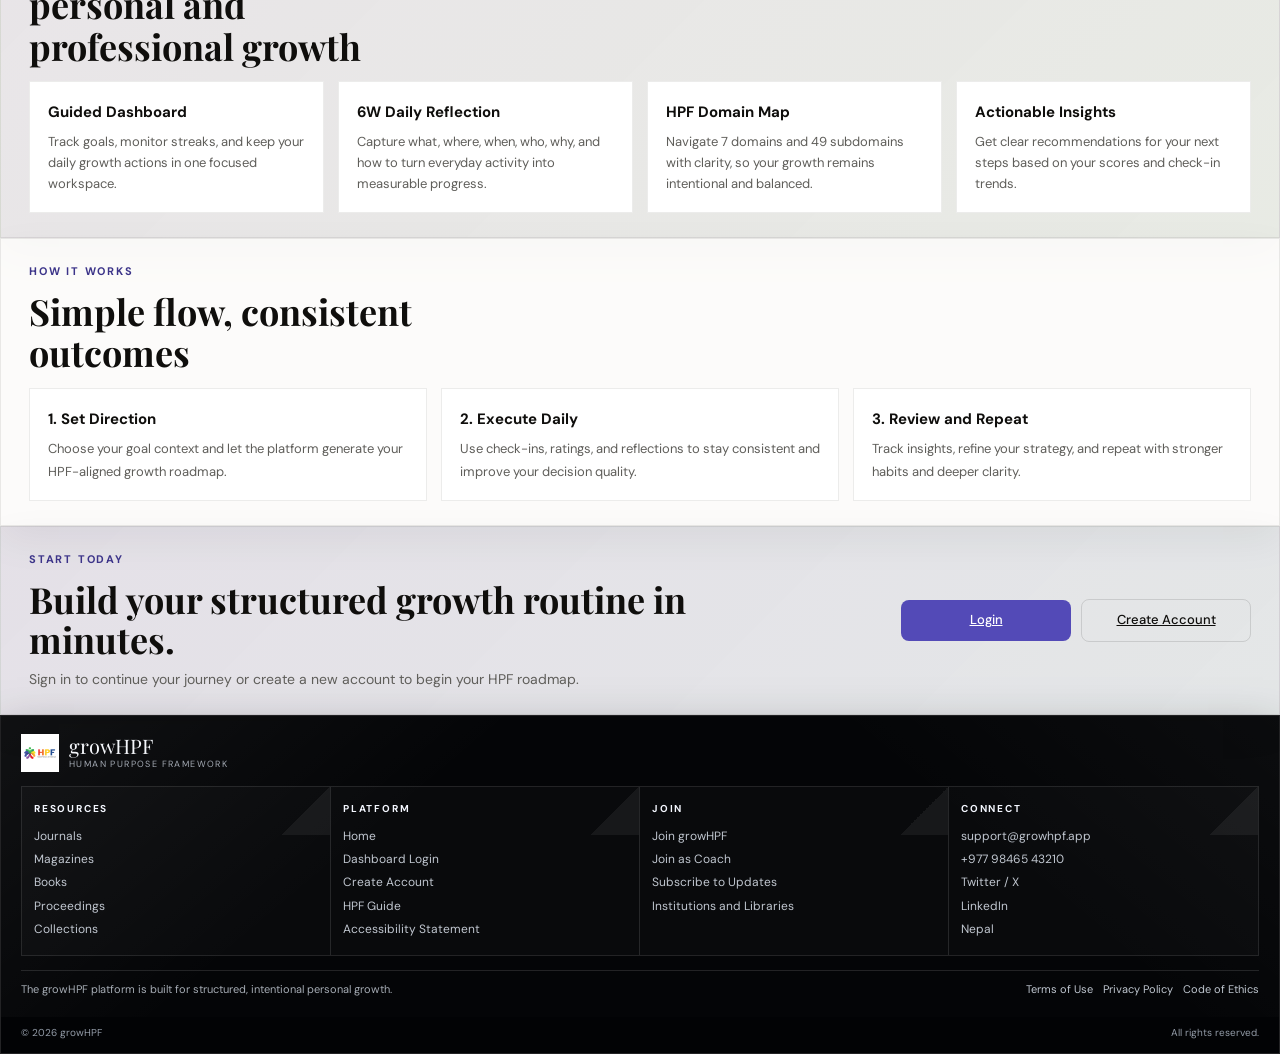
==== commit cd104492: "done all" ====
--- a/index.html
+++ b/index.html
@@ -5,541 +5,28 @@
 <meta name="viewport" content="width=device-width, initial-scale=1.0">
 <title>growHPF — Human Purpose Framework</title>
 <link href="https://fonts.googleapis.com/css2?family=Playfair+Display:ital,wght@0,400;0,600;1,400&family=DM+Sans:wght@300;400;500&family=DM+Mono:wght@400;500&display=swap" rel="stylesheet">
-<style>
-:root {
-  --ink: #0f0e0c;
-  --paper: #f5f2ed;
-  --cream: #ede9e0;
-  --purple: #534AB7;
-  --purple-light: #EEEDFE;
-  --purple-dark: #3C3489;
-  --teal: #0F6E56;
-  --teal-light: #E1F5EE;
-  --amber: #854F0B;
-  --amber-light: #FAEEDA;
-  --blue: #185FA5;
-  --blue-light: #E6F1FB;
-  --pink: #993556;
-  --pink-light: #FBEAF0;
-  --gray: #5F5E5A;
-  --gray-light: #F1EFE8;
-  --green: #3B6D11;
-  --green-light: #EAF3DE;
-  --border: rgba(15,14,12,0.12);
-  --shadow: 0 1px 3px rgba(15,14,12,0.08), 0 4px 16px rgba(15,14,12,0.06);
-}
-
-* { box-sizing: border-box; margin: 0; padding: 0; }
-
-body {
-  font-family: 'DM Sans', sans-serif;
-  background: var(--paper);
-  color: var(--ink);
-  min-height: 100vh;
-  font-size: 14px;
-  line-height: 1.6;
-}
-
-/* ── LAYOUT ── */
-.shell { display: flex; min-height: 100vh; }
-
-.sidebar {
-  width: 220px;
-  flex-shrink: 0;
-  background: var(--ink);
-  padding: 0;
-  display: flex;
-  flex-direction: column;
-  position: sticky;
-  top: 0;
-  height: 100vh;
-}
-
-.sidebar-logo {
-  padding: 28px 24px 20px;
-  border-bottom: 0.5px solid rgba(255,255,255,0.1);
-}
-
-.sidebar-logo h1 {
-  font-family: 'Playfair Display', serif;
-  font-size: 20px;
-  color: #f5f2ed;
-  letter-spacing: -0.3px;
-  margin-bottom: 2px;
-}
-
-.sidebar-logo h1 span { color: #AFA9EC; }
-.sidebar-logo p { font-size: 10px; color: rgba(245,242,237,0.4); letter-spacing: 1.5px; text-transform: uppercase; }
-
-.sidebar-section { padding: 16px 12px 8px; }
-.sidebar-section-label { font-size: 9px; letter-spacing: 2px; text-transform: uppercase; color: rgba(245,242,237,0.3); padding: 0 12px; margin-bottom: 6px; }
-
-.nav-item {
-  display: flex;
-  align-items: center;
-  gap: 10px;
-  padding: 9px 12px;
-  border-radius: 8px;
-  cursor: pointer;
-  color: rgba(245,242,237,0.55);
-  font-size: 13px;
-  font-weight: 400;
-  transition: all 0.15s;
-  margin-bottom: 2px;
-}
-.nav-item:hover { background: rgba(255,255,255,0.06); color: rgba(245,242,237,0.9); }
-.nav-item.active { background: rgba(175,169,236,0.15); color: #AFA9EC; font-weight: 500; }
-.nav-icon { width: 16px; height: 16px; opacity: 0.7; flex-shrink: 0; }
-.nav-item.active .nav-icon { opacity: 1; }
-
-.sidebar-footer {
-  margin-top: auto;
-  padding: 16px 24px;
-  border-top: 0.5px solid rgba(255,255,255,0.08);
-}
-.user-chip {
-  display: flex;
-  align-items: center;
-  gap: 10px;
-}
-.user-avatar {
-  width: 32px;
-  height: 32px;
-  border-radius: 50%;
-  background: var(--purple);
-  display: flex;
-  align-items: center;
-  justify-content: center;
-  font-size: 12px;
-  font-weight: 500;
-  color: #fff;
-}
-.user-name { font-size: 12px; color: rgba(245,242,237,0.7); font-weight: 400; }
-.user-level { font-size: 10px; color: rgba(245,242,237,0.35); }
-
-.main { flex: 1; overflow-y: auto; }
-
-.page { display: none; padding: 36px 40px; max-width: 1100px; }
-.page.active { display: block; }
-
-/* ── TOP BAR ── */
-.topbar {
-  display: flex;
-  align-items: flex-start;
-  justify-content: space-between;
-  margin-bottom: 32px;
-}
-.topbar-left h2 {
-  font-family: 'Playfair Display', serif;
-  font-size: 26px;
-  font-weight: 600;
-  letter-spacing: -0.5px;
-  margin-bottom: 4px;
-}
-.topbar-left p { font-size: 13px; color: var(--gray); }
-
-.topbar-right { display: flex; gap: 8px; align-items: center; }
-
-/* ── FORMULA BAR ── */
-.formula-banner {
-  background: var(--ink);
-  border-radius: 12px;
-  padding: 20px 24px;
-  margin-bottom: 28px;
-  display: flex;
-  align-items: center;
-  justify-content: space-between;
-  flex-wrap: wrap;
-  gap: 12px;
-}
-.formula-text {
-  font-family: 'DM Mono', monospace;
-  font-size: 13px;
-  color: #AFA9EC;
-  letter-spacing: 0.5px;
-}
-.formula-parts { display: flex; align-items: center; gap: 8px; flex-wrap: wrap; }
-.fp {
-  padding: 5px 12px;
-  border-radius: 20px;
-  font-size: 11px;
-  font-weight: 500;
-  font-family: 'DM Mono', monospace;
-}
-.fp-op { color: rgba(245,242,237,0.3); font-size: 14px; }
-
-/* ── CARDS ── */
-.card {
-  background: #fff;
-  border: 0.5px solid var(--border);
-  border-radius: 12px;
-  padding: 20px 22px;
-}
-.card-sm { padding: 16px 18px; }
-
-.grid-2 { display: grid; grid-template-columns: repeat(2, 1fr); gap: 14px; }
-.grid-3 { display: grid; grid-template-columns: repeat(3, 1fr); gap: 14px; }
-.grid-4 { display: grid; grid-template-columns: repeat(4, 1fr); gap: 12px; }
-.grid-7 { display: grid; grid-template-columns: repeat(7, 1fr); gap: 10px; }
-.grid-auto { display: grid; grid-template-columns: repeat(auto-fit, minmax(180px, 1fr)); gap: 12px; }
-
-/* ── GD5 SCORES ── */
-.gd-score-card {
-  background: #fff;
-  border: 0.5px solid var(--border);
-  border-radius: 12px;
-  padding: 16px;
-  text-align: center;
-}
-.gd-score-label { font-size: 11px; color: var(--gray); margin-bottom: 8px; }
-.gd-score-num { font-size: 28px; font-weight: 500; font-family: 'Playfair Display', serif; margin-bottom: 4px; }
-.gd-score-bar { height: 3px; background: var(--cream); border-radius: 2px; overflow: hidden; }
-.gd-score-fill { height: 3px; border-radius: 2px; transition: width 0.8s ease; }
-
-/* ── DOMAIN CARDS ── */
-.domain-pill {
-  display: inline-flex;
-  align-items: center;
-  gap: 6px;
-  padding: 4px 10px;
-  border-radius: 20px;
-  font-size: 11px;
-  font-weight: 500;
-}
-
-.domain-card {
-  background: #fff;
-  border: 0.5px solid var(--border);
-  border-radius: 12px;
-  padding: 16px;
-  cursor: pointer;
-  transition: all 0.15s;
-  position: relative;
-}
-.domain-card:hover { border-color: rgba(83,74,183,0.3); transform: translateY(-1px); box-shadow: var(--shadow); }
-.domain-card.active-domain { border-color: var(--purple); border-width: 1.5px; }
-.domain-id {
-  width: 32px;
-  height: 32px;
-  border-radius: 8px;
-  display: flex;
-  align-items: center;
-  justify-content: center;
-  font-size: 13px;
-  font-weight: 500;
-  margin-bottom: 10px;
-}
-.domain-name { font-size: 13px; font-weight: 500; margin-bottom: 2px; }
-.domain-code { font-size: 10px; color: var(--gray); margin-bottom: 8px; font-family: 'DM Mono', monospace; }
-.domain-bar { height: 3px; border-radius: 2px; background: var(--cream); overflow: hidden; }
-.domain-fill { height: 3px; border-radius: 2px; transition: width 1s ease; }
-.domain-score { font-size: 11px; font-weight: 500; margin-top: 6px; }
-
-/* ── SUBDOMAINS ── */
-.sd-expand {
-  background: #fff;
-  border: 0.5px solid var(--border);
-  border-radius: 12px;
-  padding: 20px 22px;
-  margin-bottom: 20px;
-}
-.sd-expand-header {
-  display: flex;
-  align-items: center;
-  gap: 12px;
-  margin-bottom: 16px;
-  padding-bottom: 16px;
-  border-bottom: 0.5px solid var(--border);
-}
-.sd-grid { display: grid; grid-template-columns: repeat(auto-fit, minmax(160px, 1fr)); gap: 10px; }
-.sd-item {
-  background: var(--paper);
-  border-radius: 8px;
-  padding: 12px;
-}
-.sd-item-name { font-size: 12px; font-weight: 500; margin-bottom: 4px; }
-.sd-item-def { font-size: 11px; color: var(--gray); line-height: 1.5; margin-bottom: 6px; }
-.gd-dots { display: flex; gap: 4px; }
-.gd-dot { width: 7px; height: 7px; border-radius: 50%; background: var(--cream); }
-/* .gd-dot.active-dot {
-
- } */
-
-/* ── GOALS ── */
-.goal-card {
-  background: #fff;
-  border: 0.5px solid var(--border);
-  border-radius: 12px;
-  padding: 18px 20px;
-  margin-bottom: 12px;
-}
-.goal-tag {
-  display: inline-flex;
-  align-items: center;
-  gap: 5px;
-  font-size: 10px;
-  font-weight: 500;
-  padding: 3px 8px;
-  border-radius: 20px;
-  margin-bottom: 10px;
-  letter-spacing: 0.5px;
-  text-transform: uppercase;
-}
-.goal-title { font-size: 15px; font-weight: 500; margin-bottom: 4px; font-family: 'Playfair Display', serif; }
-.goal-desc { font-size: 12px; color: var(--gray); margin-bottom: 12px; line-height: 1.6; }
-.goal-progress-label { display: flex; justify-content: space-between; margin-bottom: 6px; }
-.goal-bar { height: 6px; background: var(--cream); border-radius: 3px; overflow: hidden; margin-bottom: 12px; }
-.goal-fill { height: 6px; border-radius: 3px; transition: width 1s ease; }
-.goal-domains { display: flex; gap: 6px; flex-wrap: wrap; }
-
-.step-card {
-  background: #fff;
-  border: 0.5px solid var(--border);
-  border-radius: 10px;
-  padding: 14px 16px;
-  margin-bottom: 8px;
-  display: flex;
-  gap: 12px;
-  align-items: flex-start;
-}
-.step-num {
-  width: 22px;
-  height: 22px;
-  border-radius: 50%;
-  display: flex;
-  align-items: center;
-  justify-content: center;
-  font-size: 11px;
-  font-weight: 500;
-  flex-shrink: 0;
-  margin-top: 1px;
-}
-.step-done { background: var(--teal-light); color: var(--teal); }
-.step-active { background: var(--purple-light); color: var(--purple); }
-.step-todo { background: var(--cream); color: var(--gray); }
-.step-content { flex: 1; }
-.step-title { font-size: 13px; font-weight: 500; margin-bottom: 2px; }
-.step-detail { font-size: 11px; color: var(--gray); line-height: 1.5; }
-.step-domain { font-size: 10px; margin-top: 4px; font-weight: 500; }
-
-/* ── CHECKIN ── */
-.checkin-card {
-  background: #fff;
-  border: 0.5px solid var(--border);
-  border-radius: 12px;
-  padding: 20px 22px;
-  margin-bottom: 14px;
-}
-.checkin-q { font-size: 12px; color: var(--gray); margin-bottom: 8px; font-weight: 500; text-transform: uppercase; letter-spacing: 0.8px; }
-.stars { display: flex; gap: 6px; }
-.star {
-  width: 28px; height: 28px;
-  border: 0.5px solid var(--border);
-  border-radius: 7px;
-  background: var(--paper);
-  display: flex; align-items: center; justify-content: center;
-  cursor: pointer; font-size: 11px; font-weight: 500; color: var(--gray);
-  transition: all 0.12s;
-}
-.star.on { background: var(--purple-light); border-color: #AFA9EC; color: var(--purple-dark); }
-.rating-row-item { display: flex; align-items: center; gap: 12px; padding: 8px 0; border-bottom: 0.5px solid var(--border); }
-.rating-row-item:last-child { border-bottom: none; }
-.rr-dot { width: 8px; height: 8px; border-radius: 50%; flex-shrink: 0; }
-.rr-name { font-size: 13px; flex: 1; }
-.rr-stars { display: flex; gap: 4px; }
-.rr-val { font-size: 11px; color: var(--gray); min-width: 16px; text-align: right; font-family: 'DM Mono', monospace; }
-
-.w6-grid { display: grid; grid-template-columns: repeat(3, 1fr); gap: 12px; margin-bottom: 20px; }
-.w6-card { background: #fff; border: 0.5px solid var(--border); border-radius: 10px; padding: 14px 16px; }
-.w6-q { font-size: 10px; font-weight: 500; color: var(--purple); letter-spacing: 1px; text-transform: uppercase; margin-bottom: 4px; }
-.w6-label { font-size: 13px; font-weight: 500; margin-bottom: 6px; }
-.w6-inp {
-  width: 100%;
-  background: var(--paper);
-  border: 0.5px solid var(--border);
-  border-radius: 7px;
-  padding: 7px 10px;
-  font-size: 12px;
-  font-family: 'DM Sans', sans-serif;
-  color: var(--ink);
-}
-.w6-inp:focus { outline: none; border-color: var(--purple); }
-
-textarea.w6-inp { resize: vertical; min-height: 70px; }
-
-/* ── INSIGHTS ── */
-.insight-card {
-  background: #fff;
-  border: 0.5px solid var(--border);
-  border-radius: 12px;
-  padding: 16px 18px;
-  margin-bottom: 10px;
-  display: flex;
-  gap: 14px;
-  align-items: flex-start;
-}
-.insight-accent { width: 3px; border-radius: 2px; flex-shrink: 0; align-self: stretch; min-height: 36px; }
-.insight-title { font-size: 13px; font-weight: 500; margin-bottom: 3px; }
-.insight-text { font-size: 12px; color: var(--gray); line-height: 1.6; }
-.insight-tag { font-size: 10px; color: rgba(15,14,12,0.35); margin-top: 4px; font-family: 'DM Mono', monospace; }
-
-/* ── GOAL SETUP MODAL ── */
-.modal-overlay {
-  display: none;
-  position: fixed;
-  inset: 0;
-  background: rgba(15,14,12,0.6);
-  z-index: 100;
-  align-items: center;
-  justify-content: center;
-  padding: 20px;
-}
-.modal-overlay.open { display: flex; }
-.modal {
-  background: #fff;
-  border-radius: 16px;
-  padding: 28px 32px;
-  width: 100%;
-  max-width: 560px;
-  max-height: 80vh;
-  overflow-y: auto;
-}
-.modal-title {
-  font-family: 'Playfair Display', serif;
-  font-size: 22px;
-  font-weight: 600;
-  margin-bottom: 4px;
-}
-.modal-sub { font-size: 13px; color: var(--gray); margin-bottom: 24px; }
-
-.form-group { margin-bottom: 16px; }
-.form-label { font-size: 12px; font-weight: 500; color: var(--gray); margin-bottom: 6px; display: block; text-transform: uppercase; letter-spacing: 0.8px; }
-.form-input {
-  width: 100%;
-  border: 0.5px solid var(--border);
-  border-radius: 8px;
-  padding: 10px 14px;
-  font-size: 14px;
-  font-family: 'DM Sans', sans-serif;
-  color: var(--ink);
-  background: var(--paper);
-}
-.form-input:focus { outline: none; border-color: var(--purple); background: #fff; }
-select.form-input { cursor: pointer; }
-textarea.form-input { resize: vertical; min-height: 80px; }
-
-.category-grid { display: grid; grid-template-columns: repeat(3, 1fr); gap: 8px; }
-.cat-btn {
-  border: 0.5px solid var(--border);
-  border-radius: 8px;
-  padding: 10px 12px;
-  background: var(--paper);
-  cursor: pointer;
-  text-align: center;
-  transition: all 0.12s;
-  font-family: 'DM Sans', sans-serif;
-}
-.cat-btn.sel { border-color: var(--purple); background: var(--purple-light); }
-.cat-btn-icon { font-size: 18px; margin-bottom: 4px; }
-.cat-btn-label { font-size: 11px; font-weight: 500; color: var(--ink); }
-
-/* ── BUTTONS ── */
-.btn {
-  border: none;
-  border-radius: 8px;
-  padding: 10px 20px;
-  font-size: 13px;
-  font-weight: 500;
-  cursor: pointer;
-  font-family: 'DM Sans', sans-serif;
-  transition: all 0.15s;
-  display: inline-flex;
-  align-items: center;
-  gap: 6px;
-}
-.btn-primary { background: var(--purple); color: #fff; }
-.btn-primary:hover { background: var(--purple-dark); }
-.btn-ghost { background: transparent; border: 0.5px solid var(--border); color: var(--ink); }
-.btn-ghost:hover { background: var(--cream); }
-.btn-sm { padding: 7px 14px; font-size: 12px; }
-.btn-full { width: 100%; justify-content: center; }
-
-/* ── STAT CARDS ── */
-.stat-mini { background: var(--cream); border-radius: 10px; padding: 14px 16px; }
-.stat-mini-val { font-size: 24px; font-weight: 500; font-family: 'Playfair Display', serif; margin-bottom: 2px; }
-.stat-mini-label { font-size: 11px; color: var(--gray); }
-
-/* ── TIMELINE ── */
-.timeline { padding-left: 20px; border-left: 1.5px solid var(--border); }
-.tl-item { position: relative; padding-left: 20px; margin-bottom: 16px; }
-.tl-dot { position: absolute; left: -27px; top: 4px; width: 12px; height: 12px; border-radius: 50%; border: 2px solid var(--paper); }
-.tl-date { font-size: 10px; color: var(--gray); margin-bottom: 3px; font-family: 'DM Mono', monospace; }
-.tl-text { font-size: 13px; }
-
-/* ── MATRIX ── */
-.matrix-scroll { overflow-x: auto; }
-.matrix-tbl { border-collapse: collapse; font-size: 11px; min-width: 480px; width: 100%; }
-.matrix-tbl th, .matrix-tbl td { padding: 8px 10px; border: 0.5px solid var(--border); text-align: center; }
-.matrix-tbl th { background: var(--cream); font-weight: 500; font-size: 11px; }
-.matrix-tbl td.rh { text-align: left; font-weight: 500; background: var(--cream); white-space: nowrap; }
-.m1 { background: var(--purple-light); color: var(--purple-dark); border-radius: 4px; padding: 2px 6px; font-weight: 500; font-family: 'DM Mono', monospace; font-size: 10px; display: inline-block; }
-.m0 { color: rgba(15,14,12,0.2); }
-
-/* ── TABS ── */
-.tab-row { display: flex; gap: 4px; margin-bottom: 20px; background: var(--cream); padding: 4px; border-radius: 10px; width: fit-content; }
-.tab { padding: 7px 16px; border-radius: 7px; cursor: pointer; font-size: 13px; color: var(--gray); border: none; background: transparent; font-family: 'DM Sans', sans-serif; transition: all 0.12s; }
-.tab.on { background: #fff; color: var(--ink); font-weight: 500; border: 0.5px solid var(--border); }
-
-/* ── PROGRESS RING ── */
-.ring-wrap { position: relative; width: 80px; height: 80px; }
-.ring-wrap svg { transform: rotate(-90deg); }
-.ring-center { position: absolute; inset: 0; display: flex; flex-direction: column; align-items: center; justify-content: center; }
-.ring-val { font-size: 18px; font-weight: 500; font-family: 'Playfair Display', serif; }
-.ring-lbl { font-size: 9px; color: var(--gray); }
-
-/* ── TASK / CHECKLIST ── */
-.task-item {
-  display: flex; align-items: flex-start; gap: 10px;
-  padding: 10px 0; border-bottom: 0.5px solid var(--border);
-}
-.task-item:last-child { border-bottom: none; }
-.task-cb { width: 16px; height: 16px; border-radius: 4px; border: 1.5px solid var(--border); cursor: pointer; flex-shrink: 0; margin-top: 1px; display: flex; align-items: center; justify-content: center; transition: all 0.12s; }
-.task-cb.checked { background: var(--teal); border-color: var(--teal); }
-.task-cb.checked::after { content: '✓'; font-size: 10px; color: #fff; }
-.task-text { font-size: 13px; flex: 1; }
-.task-text.done { text-decoration: line-through; color: var(--gray); }
-.task-badge { font-size: 10px; padding: 2px 7px; border-radius: 10px; }
-
-/* ── NOTIFICATIONS badge ── */
-.badge { display: inline-flex; align-items: center; justify-content: center; width: 18px; height: 18px; border-radius: 50%; font-size: 10px; font-weight: 500; background: var(--purple); color: #fff; }
-
-/* ── SCROLLBAR ── */
-::-webkit-scrollbar { width: 4px; height: 4px; }
-::-webkit-scrollbar-track { background: transparent; }
-::-webkit-scrollbar-thumb { background: var(--border); border-radius: 2px; }
-
-/* ── ANIMATIONS ── */
-@keyframes fadeIn { from { opacity: 0; transform: translateY(8px); } to { opacity: 1; transform: translateY(0); } }
-.page.active { animation: fadeIn 0.3s ease; }
-
-/* ── SECTION HEADERS ── */
-.section-hdr { display: flex; align-items: center; justify-content: space-between; margin-bottom: 14px; }
-.section-title { font-size: 13px; font-weight: 500; color: var(--gray); text-transform: uppercase; letter-spacing: 1px; }
-
-.divider { height: 0.5px; background: var(--border); margin: 24px 0; }
-.tag { display: inline-block; font-size: 10px; font-weight: 500; padding: 3px 8px; border-radius: 20px; }
-
-.empty-state { text-align: center; padding: 40px 20px; color: var(--gray); }
-.empty-state p { font-size: 13px; margin-top: 8px; }
-</style>
+<link rel="stylesheet" href="style.css">
 </head>
-<body>
+<body class="dashboard-mode">
+
+<button id="mobile-nav-toggle" class="mobile-nav-toggle" type="button" aria-label="Toggle navigation" aria-expanded="false" onclick="toggleSidebar()">
+  <span></span>
+  <span></span>
+  <span></span>
+</button>
+<button id="desktop-nav-toggle" class="desktop-nav-toggle" type="button" aria-label="Toggle sidebar" aria-expanded="true" onclick="toggleDesktopSidebar()">
+  <span></span>
+  <span></span>
+  <span></span>
+</button>
+<div class="sidebar-backdrop" onclick="toggleSidebar(false)"></div>
 
 <div class="shell">
 
 <!-- SIDEBAR -->
-<nav class="sidebar">
+<nav class="sidebar" id="sidebar">
   <div class="sidebar-logo">
+    <img src="logo.png" alt="LOGO">
     <h1>grow<span>HPF</span></h1>
     <p>Human Purpose Framework</p>
   </div>
@@ -588,26 +75,39 @@
     </div>
   </div>
 
+  <div class="sidebar-section">
+    <div class="sidebar-section-label">Account</div>
+    <div class="nav-item" onclick="nav('profile',this)">
+      <svg class="nav-icon" fill="none" stroke="currentColor" stroke-width="1.8" viewBox="0 0 24 24"><circle cx="12" cy="8" r="4"/><path d="M4 21c0-4.4 3.6-8 8-8s8 3.6 8 8"/></svg>
+      Profile
+    </div>
+  </div>
+
   <div class="sidebar-footer">
     <div class="user-chip">
-      <div class="user-avatar">AU</div>
+      <div class="user-avatar" id="sidebar-avatar">AU</div>
       <div>
-        <div class="user-name">Ashok Upadhya</div>
-        <div class="user-level">Level 3 — Thinker</div>
+        <div class="user-name" id="sidebar-name">Ashok Upadhya</div>
+        <div class="user-level" id="sidebar-level">Level 3 — Thinker</div>
       </div>
     </div>
+    <div class="account-note" id="sidebar-note">AU are your initials.</div>
+    <div class="account-actions">
+      <button class="account-btn" type="button" onclick="nav('profile',document.querySelector('.sidebar-section:last-of-type .nav-item'))">Show profile</button>
+      <button class="account-btn logout-btn" type="button" onclick="logoutUser()">Logout</button>
+    </div>
   </div>
 </nav>
 
 <!-- MAIN CONTENT -->
-<main class="main">
+<main class="main" id="app">
 
 <!-- ══════════════ DASHBOARD ══════════════ -->
 <div id="dashboard" class="page active">
   <div class="topbar">
     <div class="topbar-left">
-      <h2>Good morning, Ashok</h2>
-      <p>Sunday, April 19 · You're on a 7-day streak</p>
+      <h2 id="dashboard-greeting">Good morning, Ashok</h2>
+      <p id="dashboard-date">Today · You're on a 7-day streak</p>
     </div>
     <div class="topbar-right">
       <button class="btn btn-ghost btn-sm" onclick="openModal()">+ New Goal</button>
@@ -664,6 +164,40 @@
   </div>
 </div>
 
+<!-- ══════════════ PROFILE ══════════════ -->
+<div id="profile" class="page">
+  <div class="topbar">
+    <div class="topbar-left">
+      <h2>My Profile</h2>
+      <p>Manage your account, growth identity, and session preferences</p>
+    </div>
+  </div>
+
+  <div class="profile-hero card" style="margin-bottom:20px">
+    <div class="profile-avatar" id="profile-avatar">AU</div>
+    <div>
+      <div class="profile-name" id="profile-name">Ashok Upadhya</div>
+      <div class="profile-meta" id="profile-email">ashok@growhpf.app</div>
+      <div class="profile-meta" id="profile-role">Level 3 - Thinker</div>
+    </div>
+  </div>
+
+  <div class="grid-2" style="margin-bottom:20px">
+    <div class="card">
+      <div class="section-hdr"><div class="section-title">Profile Details</div></div>
+      <div class="profile-list" id="profile-details"></div>
+    </div>
+  </div>
+
+  <div class="card">
+    <div class="section-hdr"><div class="section-title">Session</div></div>
+    <div class="profile-actions">
+      <button class="btn btn-ghost" type="button" onclick="alert('Profile settings editor can be added next.')">Edit profile</button>
+      <button class="btn btn-primary" type="button" onclick="logoutUser()">Logout</button>
+    </div>
+  </div>
+</div>
+
 <!-- ══════════════ GOALS ══════════════ -->
 <div id="goals" class="page">
   <div class="topbar">
@@ -731,7 +265,7 @@
   <div class="topbar">
     <div class="topbar-left">
       <h2>Daily Check-in</h2>
-      <p>Sunday, April 19 · Takes ~4 minutes</p>
+      <p id="checkin-date">Today · Takes ~4 minutes</p>
     </div>
   </div>
 
@@ -747,7 +281,7 @@
     <textarea class="w6-inp" style="width:100%;min-height:100px" placeholder="What did you observe, understand, think, decide, perform, experience, or repeat today?"></textarea>
   </div>
 
-  <button class="btn btn-primary btn-full" style="margin-bottom:10px" onclick="alert('Check-in saved! Great work today — your HPF reflection is being processed.')">Save Today's Check-in</button>
+  <button class="btn btn-primary btn-full" style="margin-bottom:10px" onclick="saveDailyCheckin()">Save Today's Check-in</button>
   <button class="btn btn-ghost btn-full" onclick="nav('insights',null)">View Insights from Past Check-ins</button>
 </div>
 
@@ -866,572 +400,8 @@
   </div>
 </div>
 
-<script>
-// ══════════════ DATA ══════════════
-const D = [
-  {id:'O',name:'Observing',code:'PCAREIA',col:'#534AB7',bg:'#EEEDFE',bdr:'#AFA9EC',txt:'#3C3489',prog:80,
-   desc:'Foundation of human interaction — gathering information through perceptual and cognitive lenses.',
-   subs:[
-    {n:'Perceptual',d:'Gathering sensory information from the environment.',gd:[1,1,0,0,0]},
-    {n:'Continuous',d:'Maintaining sustained attention to evolving changes.',gd:[0,1,0,0,0]},
-    {n:'Analytical',d:'Breaking down observations to detect patterns.',gd:[0,1,0,0,0]},
-    {n:'Reflective',d:'Looking back at past observations for deeper insights.',gd:[0,1,1,0,1]},
-    {n:'External',d:'Awareness and attention to the outside world.',gd:[1,1,1,1,1]},
-    {n:'Internal',d:'Awareness of self — thoughts, feelings, and states.',gd:[1,1,1,0,1]},
-    {n:'Active',d:'Engaged and intentional focused attention.',gd:[1,1,0,1,0]}
-   ]},
-  {id:'U',name:'Understanding',code:'CECIARI',col:'#0F6E56',bg:'#E1F5EE',bdr:'#5DCAA5',txt:'#085041',prog:75,
-   desc:'Transforms observations into meaning — bridging raw knowledge with deep insight.',
-   subs:[
-    {n:'Conceptual',d:'Forming mental frameworks, categories, and ideas.',gd:[0,1,0,0,0]},
-    {n:'Empathetic',d:"Recognising and sharing others' feelings and perspectives.",gd:[0,1,1,1,1]},
-    {n:'Contextual',d:'Interpreting information within its broader environment.',gd:[1,1,1,1,0]},
-    {n:'Intuitive',d:'Relying on instincts and subconscious insights.',gd:[1,1,1,0,1]},
-    {n:'Adaptive',d:'Adjusting understanding to new and changing circumstances.',gd:[1,1,1,1,1]},
-    {n:'Reflective',d:'Revisiting ideas repeatedly to refine and deepen them.',gd:[0,1,1,0,1]},
-    {n:'Interdisciplinary',d:'Connecting knowledge across multiple fields.',gd:[1,1,0,1,1]}
-   ]},
-  {id:'T',name:'Thinking',code:'LCCASAH',col:'#BA7517',bg:'#FAEEDA',bdr:'#EF9F27',txt:'#633806',prog:68,
-   desc:'Generating and evaluating ideas — the engine of innovation and problem-solving.',
-   subs:[
-    {n:'Logical',d:'Following structured, step-by-step reasoning.',gd:[0,1,0,0,0]},
-    {n:'Creative',d:'Imagining novel ideas, connections, and solutions.',gd:[1,1,1,1,1]},
-    {n:'Critical',d:'Questioning and evaluating ideas systematically.',gd:[0,1,0,0,0]},
-    {n:'Abstract',d:'Dealing with concepts and ideas beyond the tangible.',gd:[0,1,0,0,1]},
-    {n:'System',d:'Seeing relationships within interconnected systems.',gd:[1,1,0,1,0]},
-    {n:'Analytical',d:'Breaking complex problems into manageable parts.',gd:[0,1,0,0,0]},
-    {n:'Holistic',d:'Integrating multiple perspectives for a comprehensive view.',gd:[1,1,1,1,1]}
-   ]},
-  {id:'D',name:'Deciding',code:'RIICETS',col:'#185FA5',bg:'#E6F1FB',bdr:'#85B7EB',txt:'#0C447C',prog:55,
-   desc:'Converting understanding and thinking into actionable choices.',
-   subs:[
-    {n:'Rational',d:'Weighing logic, data, and evidence carefully.',gd:[0,1,0,0,0]},
-    {n:'Intuitive',d:'Trusting instincts and subconscious knowing.',gd:[1,1,1,1,1]},
-    {n:'Informed',d:'Considering all relevant information before deciding.',gd:[1,1,0,1,0]},
-    {n:'Collaborative',d:'Reaching decisions through teamwork and dialogue.',gd:[0,1,1,1,1]},
-    {n:'Ethical',d:'Aligning decisions with moral principles and values.',gd:[1,1,1,1,1]},
-    {n:'Timely',d:'Making decisions at the right moment.',gd:[1,1,0,0,0]},
-    {n:'Strategic',d:'Ensuring decisions support long-term goals.',gd:[1,1,1,1,0]}
-   ]},
-  {id:'P',name:'Performing',code:'ECCASSE',col:'#3B6D11',bg:'#EAF3DE',bdr:'#97C459',txt:'#27500A',prog:62,
-   desc:'Tangible execution of decisions — shaping real-world actions and results.',
-   subs:[
-    {n:'Efficient',d:'Achieving goals with minimal wasted time and resources.',gd:[1,1,0,0,0]},
-    {n:'Creative',d:'Innovating and bringing fresh approaches while acting.',gd:[1,1,1,1,1]},
-    {n:'Collaborative',d:'Working effectively and harmoniously with others.',gd:[0,1,1,1,1]},
-    {n:'Adaptive',d:'Responding dynamically and flexibly to change.',gd:[1,1,1,1,1]},
-    {n:'Skillful',d:'Executing tasks with precision and mastery.',gd:[1,1,0,1,0]},
-    {n:'Strategic',d:'Ensuring every action aligns with broader vision.',gd:[1,1,1,1,0]},
-    {n:'Ethical',d:'Acting with integrity, respect, and moral responsibility.',gd:[1,1,1,1,1]}
-   ]},
-  {id:'E',name:'Experiencing',code:'SCESCLT',col:'#993556',bg:'#FBEAF0',bdr:'#ED93B1',txt:'#72243E',prog:71,
-   desc:'The feedback loop from actions — shaping personal growth and future understanding.',
-   subs:[
-    {n:'Sensory',d:'Gaining embodied knowledge through the five senses.',gd:[1,0,0,0,0]},
-    {n:'Cognitive',d:'Learning from outcomes and intellectual engagement.',gd:[0,1,0,1,1]},
-    {n:'Emotional',d:'Processing and integrating feelings evoked by events.',gd:[0,0,1,1,1]},
-    {n:'Social',d:'Interacting with and growing within communities.',gd:[1,1,1,1,1]},
-    {n:'Cultural',d:'Understanding and honouring shared traditions and values.',gd:[1,1,1,1,1]},
-    {n:'Learning',d:'Deliberately acquiring new knowledge and skills.',gd:[1,1,1,1,1]},
-    {n:'Transformative',d:'Profound changes that permanently redefine one\'s worldview.',gd:[1,1,1,1,1]}
-   ]},
-  {id:'R',name:'Repeating',code:'IRACSHP',col:'#5F5E5A',bg:'#F1EFE8',bdr:'#B4B2A9',txt:'#444441',prog:58,
-   desc:'Ensuring refinement and continuous improvement — sustaining development across spacetime.',
-   subs:[
-    {n:'Iterative',d:'Refining through cycles of trial and error.',gd:[1,1,0,0,0]},
-    {n:'Reflective',d:'Revisiting past efforts to extract deeper lessons.',gd:[1,1,1,1,1]},
-    {n:'Adaptive',d:'Evolving processes to meet changing conditions.',gd:[1,1,1,1,1]},
-    {n:'Continuous',d:'Maintaining consistent practice and effort over time.',gd:[1,1,0,1,0]},
-    {n:'Strategic',d:'Prioritising repeated actions for long-term growth.',gd:[1,1,1,1,0]},
-    {n:'Habitual',d:'Establishing productive and purposeful daily routines.',gd:[1,0,1,0,0]},
-    {n:'Purposeful',d:'Ensuring every cycle contributes to overall objectives.',gd:[1,1,1,1,1]}
-   ]}
-];
-
-const GDL = ['Sensory','Cognitive','Emotional','Social','Spiritual'];
-const GDC = ['#534AB7','#0F6E56','#854F0B','#185FA5','#993556'];
-const GDB = ['#EEEDFE','#E1F5EE','#FAEEDA','#E6F1FB','#FBEAF0'];
-const SCORES = [72,85,61,78,54];
-
-const DM = [[0,1,0,1,0,1,1],[1,0,1,1,0,1,1],[1,1,0,1,0,0,1],[0,1,0,0,1,0,1],[0,0,1,0,0,1,0],[1,0,0,0,0,0,1],[1,1,0,0,0,1,0]];
-
-const GOALS = [
-  {id:1,title:'Launch Digital Agency',category:'business',
-   desc:'Transition from freelance designer to running a full digital agency with clients, team, and systems.',
-   progress:38,timeline:'12 months',
-   domains:['O','U','T','D','P','R'],
-   steps:[
-    {status:'done',title:'Observe the market landscape',detail:'Research 20 competitors, identify your niche, map client pain points.',domain:'Observing'},
-    {status:'done',title:'Understand your unique value',detail:'Define your service stack, pricing model, and brand positioning.',domain:'Understanding'},
-    {status:'done',title:'Think through your business model',detail:'Map revenue streams, cost structure, and 12-month projections.',domain:'Thinking'},
-    {status:'active',title:'Decide your first 3 clients',detail:'Reach out to 10 warm contacts, set discovery calls, close first retainer.',domain:'Deciding'},
-    {status:'todo',title:'Perform — build systems and deliver',detail:'Set up project management, onboarding, and delivery workflows.',domain:'Performing'},
-    {status:'todo',title:'Experience and gather feedback',detail:'Complete first 2 projects, collect testimonials, refine process.',domain:'Experiencing'},
-    {status:'todo',title:'Repeat and scale',detail:'Systematise everything, hire first employee, target month 3 revenue.',domain:'Repeating'}
-   ]},
-  {id:2,title:'Improve GPA to 3.9',category:'education',
-   desc:'Currently at 3.5 GPA. Target 3.9 before final exams by applying HPF-guided study strategies.',
-   progress:55,timeline:'3 months',
-   domains:['O','U','T','D','R'],
-   steps:[
-    {status:'done',title:'Observe your study patterns',detail:'Track where you lose marks, which subjects need most attention.',domain:'Observing'},
-    {status:'done',title:'Understand concepts, not just facts',detail:'Use conceptual and interdisciplinary understanding for deeper retention.',domain:'Understanding'},
-    {status:'done',title:'Think with logical and creative frameworks',detail:'Use spaced repetition, mind maps, and active recall techniques.',domain:'Thinking'},
-    {status:'active',title:'Decide your study schedule',detail:'Block 4 hours daily per subject. Commit to your weakest areas first.',domain:'Deciding'},
-    {status:'todo',title:'Perform consistently',detail:'Complete practice papers under exam conditions every week.',domain:'Performing'},
-    {status:'todo',title:'Repeat with reflection',detail:'Review every test, identify gaps, adjust approach iteratively.',domain:'Repeating'}
-   ]},
-  {id:3,title:'Master Time Management',category:'personal',
-   desc:'Stop feeling overwhelmed. Build a system that gives every hour a purpose aligned with HPF domains.',
-   progress:20,timeline:'1 month',
-   domains:['O','T','D','P','R'],
-   steps:[
-    {status:'done',title:'Observe how you currently spend time',detail:'Time-audit for 7 days. Log every activity in 30-min blocks.',domain:'Observing'},
-    {status:'active',title:'Think through priority frameworks',detail:'Apply 80/20, time-blocking, and the Decide matrix to your tasks.',domain:'Thinking'},
-    {status:'todo',title:'Decide your weekly structure',detail:'Design your ideal week with domain-aligned time blocks.',domain:'Deciding'},
-    {status:'todo',title:'Perform your new system for 14 days',detail:'Execute the new schedule with accountability check-ins.',domain:'Performing'},
-    {status:'todo',title:'Repeat and refine habitually',detail:'Review weekly, adjust, build habitual and purposeful routines.',domain:'Repeating'}
-   ]},
-  {id:4,title:'Grow as a Creative Leader',category:'career',
-   desc:'Move from individual contributor to creative director — lead teams, shape strategy, mentor others.',
-   progress:15,timeline:'6 months',
-   domains:['O','U','T','D','P','E','R'],
-   steps:[
-    {status:'active',title:'Observe leadership styles around you',detail:'Study 3 leaders you admire. What do they do differently?',domain:'Observing'},
-    {status:'todo',title:'Understand team dynamics',detail:'Study empathetic and collaborative understanding of team needs.',domain:'Understanding'},
-    {status:'todo',title:'Think strategically about creative direction',detail:'Develop your creative philosophy and leadership voice.',domain:'Thinking'},
-    {status:'todo',title:'Decide to take on leadership opportunities',detail:'Volunteer to lead projects, mentor junior designers.',domain:'Deciding'},
-    {status:'todo',title:'Perform as a leader',detail:'Run your first team project with full accountability.',domain:'Performing'}
-   ]}
-];
-
-const INSIGHTS = [
-  {col:'#854F0B',title:'Emotional growth needs attention (61)',text:'Your emotional dimension is your lowest score. Focus on Reflective Observing and Empathetic Understanding subdomains this week.',tag:'Observing → Understanding'},
-  {col:'#993556',title:'Spiritual dimension is lagging (54)',text:'Practise Purposeful Repeating and Holistic Thinking daily. Even 10 minutes of reflective journaling will move this needle significantly.',tag:'Thinking → Repeating'},
-  {col:'#0F6E56',title:'Leverage your cognitive strength (85)',text:'You are cognitively strong. Channel this into your Deciding domain — you have the clarity, now make bold, strategic decisions faster.',tag:'Understanding → Deciding'},
-  {col:'#185FA5',title:'Social engagement is solid (78)',text:'Push social further by activating Collaborative Performing. Share your work more openly — seek feedback, build in public.',tag:'Performing → Experiencing'}
-];
-
-const GUIDE_CONTENT = {
-  business: {
-    title: 'Designer → Digital Agency Founder',
-    desc: 'You have design skills. Now you need business acumen, systems thinking, and the courage to decide and perform. HPF maps your exact journey:',
-    steps: [
-      {domain:'O',title:'Observe the market',detail:'Spend 2 weeks doing nothing but market research. Interview 5 potential clients. Observe your competition closely. Use Analytical and External Observing subdomains.'},
-      {domain:'U',title:'Understand your niche',detail:'You cannot serve everyone. Use Contextual and Adaptive Understanding to define exactly what type of clients you serve best and why you are the right person.'},
-      {domain:'T',title:'Think through your model',detail:'Use System Thinking to map your business model. Use Creative Thinking to differentiate your offer. Use Logical Thinking to build your pricing.'},
-      {domain:'D',title:'Decide and commit',detail:'Stop overthinking. Use Strategic and Informed Deciding to commit to your first 3 target clients, your pricing, and your launch date.'},
-      {domain:'P',title:'Perform relentlessly',detail:'Execute with Efficient and Skillful Performing. Build your portfolio. Reach out to 10 people. Deliver exceptional work for your first client.'},
-      {domain:'E',title:'Experience and learn',detail:'Every project is data. Use Learning and Cognitive Experiencing to capture what works and what does not after each engagement.'},
-      {domain:'R',title:'Repeat and scale',detail:'Use Habitual and Strategic Repeating to build systems. Systematise your process so it runs without you being in every decision.'}
-    ]
-  },
-  student: {
-    title: 'From 3.5 GPA to 3.9 — The HPF Study System',
-    desc: 'The difference between 3.5 and 3.9 is not intelligence. It is system, strategy, and the right mental frameworks. HPF shows you exactly how:',
-    steps: [
-      {domain:'O',title:'Observe your weak patterns',detail:'For 3 days, track every study session. Where do you lose attention? Which subjects drain you fastest? Use Analytical Observing to find the pattern.'},
-      {domain:'U',title:'Understand concepts deeply',detail:'Stop memorising. Use Conceptual and Interdisciplinary Understanding to link topics across subjects. Ask "why" before you ask "what".'},
-      {domain:'T',title:'Think like an examiner',detail:'Use Critical Thinking to anticipate questions. Use Abstract Thinking for theory-heavy subjects. Use System Thinking for subjects with interconnected concepts.'},
-      {domain:'D',title:'Decide your study schedule',detail:'Use Rational and Timely Deciding to design a daily schedule. Commit to 4 hours of deep work per day with zero distractions.'},
-      {domain:'P',title:'Perform under exam conditions',detail:'Practice papers weekly. Use Efficient and Skillful Performing. Time yourself strictly. Simulate the exam environment every Saturday.'},
-      {domain:'R',title:'Repeat with reflection',detail:'After every test, use Reflective and Iterative Repeating. Ask: What did I get wrong? Why? What will I change? Adjust and go again.'}
-    ]
-  },
-  time: {
-    title: 'Time Management Through HPF',
-    desc: 'You do not have a time problem. You have a decision and system problem. HPF gives you a framework to observe, decide, and build powerful habits:',
-    steps: [
-      {domain:'O',title:'Audit your current time',detail:'For 7 days, log every 30-minute block of your day. Use Perceptual and Continuous Observing. Be ruthlessly honest. Where is the time actually going?'},
-      {domain:'U',title:'Understand your time drains',detail:'Use Reflective Understanding to identify patterns. What triggers distraction? What tasks expand to fill time? When is your energy highest?'},
-      {domain:'T',title:'Think about your ideal week',detail:'Use System and Holistic Thinking to design your ideal weekly structure. Map domains to time blocks — creative work in high-energy hours, admin in low-energy hours.'},
-      {domain:'D',title:'Decide your system and protect it',detail:'Use Timely and Strategic Deciding to set hard boundaries. Decide your start time, your deep work blocks, your off-limits hours.'},
-      {domain:'P',title:'Perform the system for 14 days',detail:'Execute without negotiating with yourself. Use Efficient and Habitual Performing. The first 14 days build the groove.'},
-      {domain:'R',title:'Repeat, refine, and make it habitual',detail:'Use Habitual and Purposeful Repeating. Review every Sunday. What slipped? Why? Adjust one thing at a time.'}
-    ]
-  },
-  career: {
-    title: 'Career Acceleration Through HPF',
-    desc: 'Career growth is not luck — it is the result of deliberate observing, strategic deciding, and consistent performing. Here is your HPF roadmap:',
-    steps: [
-      {domain:'O',title:'Observe where opportunities are',detail:'Use External and Active Observing. Study the industry. Watch what skills are in demand. Identify the gap between where you are and where you want to be.'},
-      {domain:'U',title:'Understand your strengths and gaps',detail:'Use Internal Observing and Reflective Understanding. What are your top 3 skills? Where do you consistently fall short? Be honest.'},
-      {domain:'T',title:'Think about your career strategy',detail:'Use Strategic and System Thinking. Where do you want to be in 3 years? Map the skills, network, and experiences needed.'},
-      {domain:'D',title:'Decide boldly',detail:'Use Rational and Timely Deciding. Apply for the stretch role. Reach out to the mentor. Invest in the course. Stop waiting for the perfect moment.'},
-      {domain:'P',title:'Perform visibly',detail:'Use Skillful and Creative Performing. Do exceptional work. Share it. Make your contribution impossible to ignore.'},
-      {domain:'R',title:'Repeat with strategic habits',detail:'Use Strategic and Continuous Repeating. Build daily habits that compound. 1% better every day is 37x better in a year.'}
-    ]
-  },
-  health: {
-    title: 'Health & Wellness With HPF',
-    desc: 'Health is not a destination — it is a cycle of observing your body, understanding it, and performing consistently. HPF makes it a system:',
-    steps: [
-      {domain:'O',title:'Observe your body signals',detail:'Use Perceptual and Internal Observing. What does your body tell you after eating, sleeping, exercising? Start a 7-day body log.'},
-      {domain:'U',title:'Understand what works for your body',detail:'Use Adaptive and Intuitive Understanding. Everyone is different. Learn what sleep schedule, food, and movement pattern actually works for you.'},
-      {domain:'T',title:'Think about a sustainable routine',detail:'Use Holistic Thinking. Do not chase extremes. Design a routine you can maintain for 6 months, not 6 days.'},
-      {domain:'D',title:'Decide your non-negotiables',detail:'Use Ethical and Strategic Deciding. What 3 health habits are non-negotiable? Commit to them before adding anything else.'},
-      {domain:'P',title:'Perform consistently, not perfectly',detail:'Use Continuous and Adaptive Performing. Show up even on bad days. Progress beats perfection every time.'},
-      {domain:'R',title:'Repeat and make health habitual',detail:'Use Habitual Repeating. The goal is to make healthy choices automatic — not effortful decisions every day.'}
-    ]
-  },
-  relationship: {
-    title: 'Deeper Relationships Through HPF',
-    desc: 'Meaningful relationships are built through the HPF cycle — observing others, understanding them deeply, and performing with empathy:',
-    steps: [
-      {domain:'O',title:'Observe people before reacting',detail:'Use Active and External Observing. Before responding, observe fully. Notice tone, body language, the unspoken. Most conflict begins with reactive listening.'},
-      {domain:'U',title:'Understand before being understood',detail:'Use Empathetic and Contextual Understanding. What is the other person experiencing? What is their context? This is the foundation of every meaningful bond.'},
-      {domain:'T',title:'Think about what you truly want',detail:'Use Reflective and Abstract Thinking. What do you want from your relationships? What are you contributing? Are you reactive or intentional?'},
-      {domain:'D',title:'Decide to show up consistently',detail:'Use Collaborative and Ethical Deciding. Relationships thrive on reliability. Decide to be present, honest, and consistent.'},
-      {domain:'P',title:'Perform with empathy and skill',detail:'Use Collaborative and Ethical Performing. Act on your care. Show up. Apologise when wrong. Celebrate others genuinely.'},
-      {domain:'R',title:'Repeat — relationships need maintenance',detail:'Use Reflective and Purposeful Repeating. Regularly check in with important people. Relationships that are not tended fade.'}
-    ]
-  }
-};
-
-const TASKS = [
-  {done:true,text:'Morning observation — 10-min journaling of external/internal state',badge:'Observing',bc:'#EEEDFE',btc:'#3C3489'},
-  {done:true,text:'Review competitor digital agencies — market research block',badge:'Understanding',bc:'#E1F5EE',btc:'#085041'},
-  {done:true,text:'Study system thinking framework for business model mapping',badge:'Thinking',bc:'#FAEEDA',btc:'#633806'},
-  {done:false,text:'Reach out to 3 warm contacts for discovery calls',badge:'Deciding',bc:'#E6F1FB',btc:'#0C447C'},
-  {done:false,text:'Build agency proposal template for first client',badge:'Performing',bc:'#EAF3DE',btc:'#27500A'},
-  {done:false,text:'Evening reflection — log what I experienced today',badge:'Experiencing',bc:'#FBEAF0',btc:'#72243E'}
-];
-
-const JOURNAL_ENTRIES = [
-  {date:'2026-04-18',color:'#534AB7',text:'Deep observation session — noticed I\'ve been reacting to emails instead of responding. Switching to 2 email checks per day.'},
-  {date:'2026-04-17',color:'#0F6E56',text:'Spoke to a potential client today. Used contextual understanding — really listened to their pain points instead of pitching immediately.'},
-  {date:'2026-04-16',color:'#BA7517',text:'Spent 2 hours with system thinking for my agency model. The revenue streams are clearer now. Creative thinking unlocked a referral programme idea.'},
-  {date:'2026-04-15',color:'#185FA5',text:'Made a big decision — decided to niche down to e-commerce brands only. Terrifying and exciting. Strategic deciding in action.'},
-  {date:'2026-04-14',color:'#3B6D11',text:'First proposal sent. Efficient performing — done in 90 minutes with the template. No overthinking.'},
-  {date:'2026-04-13',color:'#993556',text:'Transformative experience — mentor call changed how I think about pricing. I was massively undervaluing my work.'}
-];
-
-// ══════════════ INIT BUILDERS ══════════════
-function buildGD5(containerId){
-  const c=document.getElementById(containerId);
-  if(!c)return; c.innerHTML='';
-  GDL.forEach((g,i)=>{
-    const el=document.createElement('div'); el.className='gd-score-card';
-    el.innerHTML=`<div class="gd-score-label">${g}</div><div class="gd-score-num" style="color:${GDC[i]}">${SCORES[i]}</div><div class="gd-score-bar"><div class="gd-score-fill" style="width:${SCORES[i]}%;background:${GDC[i]}"></div></div>`;
-    c.appendChild(el);
-  });
-}
-
-function buildCycle(){
-  const bar=document.getElementById('cycle-bar');
-  const labs=document.getElementById('cycle-labs');
-  if(!bar)return;
-  bar.innerHTML=''; labs.innerHTML='';
-  D.forEach((d,i)=>{
-    const nd=document.createElement('div');
-    nd.style.cssText=`width:34px;height:34px;border-radius:50%;display:flex;align-items:center;justify-content:center;font-size:11px;font-weight:500;flex-shrink:0;cursor:pointer;border:1px solid ${i<3?d.bdr:'rgba(15,14,12,0.12)'};background:${i<3?d.bg:'#f5f2ed'};color:${i<3?d.txt:'#888780'}`;
-    nd.textContent=d.id;
-    nd.onclick=()=>{
-      document.getElementById('cycle-detail').innerHTML=`<strong style="color:${d.col}">${d.name} (${d.code})</strong> — ${d.desc}`;
-    };
-    bar.appendChild(nd);
-    if(i<6){const ln=document.createElement('div');ln.style.cssText=`flex:1;height:1.5px;background:${i<2?d.bg:'rgba(15,14,12,0.08)'}`;bar.appendChild(ln);}
-    const lb=document.createElement('div');lb.style.cssText='font-size:9px;color:#888780;text-align:center';lb.textContent=d.name.substring(0,3);
-    labs.appendChild(lb);
-  });
-}
-
-function buildDashGoals(){
-  const c=document.getElementById('dash-goals');
-  if(!c)return; c.innerHTML='';
-  GOALS.slice(0,3).forEach(g=>{
-    const el=document.createElement('div');
-    el.style.cssText='padding:10px 0;border-bottom:0.5px solid rgba(15,14,12,0.08)';
-    const catColors={business:'#EEEDFE',education:'#E1F5EE',personal:'#EAF3DE',career:'#E6F1FB'};
-    const catText={business:'#3C3489',education:'#085041',personal:'#27500A',career:'#0C447C'};
-    el.innerHTML=`
-      <div style="display:flex;align-items:center;justify-content:space-between;margin-bottom:4px">
-        <div style="font-size:13px;font-weight:500">${g.title}</div>
-        <span style="font-size:11px;font-weight:500;color:${catText[g.category]||'#3C3489'}">${g.progress}%</span>
-      </div>
-      <div style="height:4px;background:#ede9e0;border-radius:2px;overflow:hidden">
-        <div style="width:${g.progress}%;height:4px;background:${catText[g.category]||'#534AB7'};border-radius:2px"></div>
-      </div>`;
-    el.style.cursor='pointer';
-    el.onclick=()=>nav('goals',null);
-    c.appendChild(el);
-  });
-}
-
-function buildTasks(){
-  const c=document.getElementById('today-tasks');
-  if(!c)return; c.innerHTML='';
-  TASKS.forEach((t,i)=>{
-    const el=document.createElement('div'); el.className='task-item';
-    el.innerHTML=`
-      <div class="task-cb ${t.done?'checked':''}" onclick="toggleTask(this,${i})"></div>
-      <div style="flex:1">
-        <div class="task-text ${t.done?'done':''}" id="tt-${i}">${t.text}</div>
-        <span class="task-badge" style="background:${t.bc};color:${t.btc};margin-top:4px;display:inline-block">${t.badge}</span>
-      </div>`;
-    c.appendChild(el);
-  });
-}
-
-function toggleTask(el,i){
-  el.classList.toggle('checked');
-  document.getElementById('tt-'+i).classList.toggle('done');
-}
-
-function buildGoalsList(filter){
-  const c=document.getElementById('goals-list');
-  if(!c)return; c.innerHTML='';
-  const filtered=filter&&filter!=='all'?GOALS.filter(g=>g.category===filter):GOALS;
-  filtered.forEach(g=>{
-    const catColor={business:['#EEEDFE','#3C3489'],education:['#E1F5EE','#085041'],personal:['#EAF3DE','#27500A'],career:['#E6F1FB','#0C447C']};
-    const [bg,tc]=catColor[g.category]||['#EEEDFE','#3C3489'];
-    const el=document.createElement('div'); el.className='goal-card';
-    el.innerHTML=`
-      <div class="goal-tag" style="background:${bg};color:${tc}">${g.category.toUpperCase()}</div>
-      <div class="goal-title">${g.title}</div>
-      <div class="goal-desc">${g.desc}</div>
-      <div class="goal-progress-label"><span style="font-size:12px;color:#5F5E5A">Progress</span><span style="font-size:12px;font-weight:500">${g.progress}%</span></div>
-      <div class="goal-bar"><div class="goal-fill" style="width:${g.progress}%;background:${tc}"></div></div>
-      <div style="margin-bottom:14px">
-        <div style="font-size:11px;color:#888780;margin-bottom:8px;text-transform:uppercase;letter-spacing:0.8px">HPF Roadmap Steps</div>
-        ${g.steps.map((s,si)=>`
-          <div class="step-card">
-            <div class="step-num ${s.status==='done'?'step-done':s.status==='active'?'step-active':'step-todo'}">${si+1}</div>
-            <div class="step-content">
-              <div class="step-title">${s.title}</div>
-              <div class="step-detail">${s.detail}</div>
-              <div class="step-domain" style="color:${D.find(d=>d.name===s.domain)?.col||'#888780'}">${s.domain}</div>
-            </div>
-          </div>`).join('')}
-      </div>
-      <div class="goal-domains">${g.domains.map(id=>{const dom=D.find(d=>d.id===id);return`<span class="domain-pill" style="background:${dom.bg};color:${dom.txt}">${dom.name}</span>`}).join('')}</div>`;
-    c.appendChild(el);
-  });
-}
-
-function filterGoals(cat,btn){
-  document.querySelectorAll('#goals .tab-row .tab').forEach(t=>t.classList.remove('on'));
-  btn.classList.add('on');
-  buildGoalsList(cat);
-}
-
-function buildW6(){
-  const g=document.getElementById('w6-fields');
-  if(!g)return; g.innerHTML='';
-  const ws=[
-    {q:'What',l:'Your focus today',ph:'e.g. Agency proposal, Study session, Morning routine'},
-    {q:'Where',l:'Context & place',ph:'e.g. Home office, University library'},
-    {q:'When',l:'Time & phase',ph:'e.g. Morning deep work, 9am–12pm'},
-    {q:'Who',l:'People involved',ph:'e.g. Solo, With team, Client call'},
-    {q:'Why',l:'Your intention',ph:'e.g. To close first client, To improve GPA'},
-    {q:'How',l:'Your approach',ph:'e.g. Focused blocks, Pomodoro, Collaborative'}
-  ];
-  ws.forEach(w=>{
-    const el=document.createElement('div'); el.className='w6-card';
-    el.innerHTML=`<div class="w6-q">${w.q}</div><div class="w6-label">${w.l}</div><input class="w6-inp" placeholder="${w.ph}">`;
-    g.appendChild(el);
-  });
-}
-
-function buildDomainRatings(){
-  const c=document.getElementById('domain-ratings');
-  if(!c)return; c.innerHTML='';
-  D.forEach((d,di)=>{
-    const row=document.createElement('div'); row.className='rating-row-item';
-    const stars=Array.from({length:5},(_,si)=>`<div class="rstar star ${si<3?'on':''}" onclick="rateDomain(${di},${si})">${si+1}</div>`).join('');
-    row.innerHTML=`<div class="rr-dot" style="background:${d.col}"></div><div class="rr-name">${d.name}</div><div class="rr-stars">${stars}</div><div class="rr-val" id="dv${di}">3</div>`;
-    c.appendChild(row);
-  });
-}
-
-function rateDomain(di,si){
-  const stars=document.querySelectorAll(`.rstar[onclick^="rateDomain(${di}"]`);
-  stars.forEach((s,i)=>s.classList.toggle('on',i<=si));
-  document.getElementById('dv'+di).textContent=si+1;
-}
-
-function buildJournal(){
-  const c=document.getElementById('journal-timeline');
-  if(!c)return; c.innerHTML='';
-  JOURNAL_ENTRIES.forEach(e=>{
-    const el=document.createElement('div'); el.className='tl-item';
-    el.innerHTML=`<div class="tl-dot" style="background:${e.color}"></div><div class="tl-date">${e.date}</div><div class="tl-text">${e.text}</div>`;
-    c.appendChild(el);
-  });
-}
-
-function buildInsights(){
-  buildGD5('ins-gd5');
-  const c=document.getElementById('insights-list');
-  if(!c)return; c.innerHTML='';
-  INSIGHTS.forEach(it=>{
-    const el=document.createElement('div'); el.className='insight-card';
-    el.innerHTML=`<div class="insight-accent" style="background:${it.col}"></div><div><div class="insight-title">${it.title}</div><div class="insight-text">${it.text}</div><div class="insight-tag">${it.tag}</div></div>`;
-    c.appendChild(el);
-  });
-
-  const rg=document.getElementById('rec-sds');
-  if(!rg)return; rg.innerHTML='';
-  const recs=[
-    {di:0,sn:'Reflective',why:'Builds emotional self-awareness'},
-    {di:1,sn:'Empathetic',why:'Develops compassion and connection'},
-    {di:2,sn:'Holistic',why:'Strengthens spiritual perspective'},
-    {di:6,sn:'Purposeful',why:'Aligns action to meaning'},
-    {di:3,sn:'Strategic',why:'Channels your cognitive strength'},
-    {di:5,sn:'Transformative',why:'Deepens all 5 growth dimensions'}
-  ];
-  recs.forEach(r=>{
-    const d=D[r.di];
-    const el=document.createElement('div');
-    el.style.cssText=`background:${d.bg};border:0.5px solid ${d.bdr};border-radius:10px;padding:12px 14px`;
-    el.innerHTML=`<div style="font-size:10px;font-weight:500;color:${d.txt};margin-bottom:4px">${d.name}</div><div style="font-size:13px;font-weight:500;color:${d.txt};margin-bottom:4px">${r.sn}</div><div style="font-size:11px;color:${d.col}">${r.why}</div>`;
-    rg.appendChild(el);
-  });
-}
-
-function buildExploreDomains(){
-  const c=document.getElementById('exp-domain-cards');
-  if(!c)return; c.innerHTML='';
-  D.forEach((d,i)=>{
-    const el=document.createElement('div'); el.className='domain-card';
-    el.innerHTML=`<div class="domain-id" style="background:${d.bg};color:${d.txt}">${d.id}</div><div class="domain-name">${d.name}</div><div class="domain-code">${d.code}</div><div class="domain-bar"><div class="domain-fill" style="width:${d.prog}%;background:${d.col}"></div></div><div class="domain-score" style="color:${d.col}">${d.prog}%</div>`;
-    el.onclick=()=>showExpandDomain(i,el);
-    c.appendChild(el);
-  });
-}
-
-let selExpCard=null;
-function showExpandDomain(i,card){
-  if(selExpCard){selExpCard.classList.remove('active-domain');}
-  card.classList.add('active-domain');
-  selExpCard=card;
-  const d=D[i];
-  const detail=document.getElementById('exp-detail');
-  detail.innerHTML=`
-    <div class="sd-expand">
-      <div class="sd-expand-header">
-        <div class="domain-id" style="background:${d.bg};color:${d.txt};width:40px;height:40px;border-radius:10px;font-size:15px">${d.id}</div>
-        <div style="flex:1">
-          <div style="font-size:16px;font-weight:500;margin-bottom:2px">${d.name} (${d.code})</div>
-          <div style="font-size:12px;color:#5F5E5A">${d.desc}</div>
-        </div>
-        <span class="tag" style="background:${d.bg};color:${d.txt}">7 subdomains</span>
-      </div>
-      <div class="sd-grid">
-        ${d.subs.map(s=>`
-          <div class="sd-item">
-            <div class="sd-item-name">${s.n}</div>
-            <div class="sd-item-def">${s.d}</div>
-            <div class="gd-dots">${GDL.map((g,gi)=>`<div class="gd-dot" title="${g}" style="${s.gd[gi]?'background:'+GDC[gi]:'background:#ede9e0'}"></div>`).join('')}</div>
-            <div style="display:flex;gap:4px;margin-top:4px;flex-wrap:wrap">${GDL.map((g,gi)=>s.gd[gi]?`<span style="font-size:9px;background:${GDB[gi]};color:${GDC[gi]};padding:1px 5px;border-radius:8px">${g.substring(0,3)}</span>`:'').join('')}</div>
-          </div>`).join('')}
-      </div>
-    </div>`;
-  detail.scrollIntoView({behavior:'smooth',block:'nearest'});
-}
-
-function buildMatrix(){
-  const w=document.getElementById('matrix-table');
-  if(!w)return;
-  let h='<table class="matrix-tbl"><thead><tr><th>From/To</th>';
-  D.forEach(d=>h+=`<th>${d.id}</th>`);
-  h+='</tr></thead><tbody>';
-  D.forEach((d,i)=>{
-    h+=`<tr><td class="rh">${d.id} ${d.name}</td>`;
-    DM[i].forEach(v=>h+=`<td>${v?`<span class="m1">1</span>`:`<span class="m0">·</span>`}</td>`);
-    h+='</tr>';
-  });
-  h+='</tbody></table>';
-  w.innerHTML=h;
-
-  const sdw=document.getElementById('sd-matrix-table');
-  if(!sdw)return;
-  let sh='<table class="matrix-tbl"><thead><tr><th>Subdomain</th><th>Domain</th>';
-  GDL.forEach(g=>sh+=`<th>${g.substring(0,3)}</th>`);
-  sh+='</tr></thead><tbody>';
-  D.forEach(d=>d.subs.forEach(s=>{
-    sh+=`<tr><td style="text-align:left;font-weight:500">${s.n}</td><td style="text-align:left;color:#888780">${d.name}</td>`;
-    s.gd.forEach((v,gi)=>sh+=`<td>${v?`<span style="color:${GDC[gi]};font-weight:500;font-size:13px">✓</span>`:`<span style="color:rgba(15,14,12,0.15)">·</span>`}</td>`);
-    sh+='</tr>';
-  }));
-  sh+='</tbody></table>';
-  sdw.innerHTML=sh;
-}
-
-function buildGuide(sit){
-  const g=GUIDE_CONTENT[sit||'business'];
-  const c=document.getElementById('guide-content');
-  if(!c)return;
-  c.innerHTML=`
-    <div class="card" style="margin-bottom:20px">
-      <div style="font-size:18px;font-weight:500;font-family:'Playfair Display',serif;margin-bottom:6px">${g.title}</div>
-      <div style="font-size:13px;color:#5F5E5A;line-height:1.7;margin-bottom:20px">${g.desc}</div>
-      ${g.steps.map((s,i)=>{
-        const dom=D.find(d=>d.id===s.domain);
-        return`<div class="step-card">
-          <div style="width:28px;height:28px;border-radius:8px;display:flex;align-items:center;justify-content:center;font-size:12px;font-weight:500;background:${dom.bg};color:${dom.txt};flex-shrink:0">${s.domain}</div>
-          <div>
-            <div style="font-size:13px;font-weight:500;margin-bottom:3px">${s.title}</div>
-            <div style="font-size:12px;color:#5F5E5A;line-height:1.6">${s.detail}</div>
-            <div style="font-size:10px;color:${dom.col};margin-top:4px;font-weight:500">${dom.name} — ${dom.code}</div>
-          </div>
-        </div>`;
-      }).join('')}
-    </div>
-    <button class="btn btn-primary" onclick="openModal()">Start tracking this goal</button>`;
-}
-
-let currentSit='business';
-function selectSit(sit,btn){
-  document.querySelectorAll('#guide .cat-btn').forEach(b=>b.classList.remove('sel'));
-  btn.classList.add('sel');
-  currentSit=sit;
-  buildGuide(sit);
-}
-
-// ══════════════ NAV ══════════════
-function nav(id,btn){
-  document.querySelectorAll('.page').forEach(p=>p.classList.remove('active'));
-  document.querySelectorAll('.nav-item').forEach(n=>n.classList.remove('active'));
-  document.getElementById(id).classList.add('active');
-  if(btn)btn.classList.add('active');
-
-  if(id==='goals')buildGoalsList('all');
-  if(id==='insights')buildInsights();
-  if(id==='explore')buildExploreDomains();
-  if(id==='matrix')buildMatrix();
-  if(id==='guide')buildGuide(currentSit);
-  if(id==='journal')buildJournal();
-}
-
-// ══════════════ MODAL ══════════════
-function openModal(){
-  document.getElementById('modal').classList.add('open');
-  document.querySelectorAll('#modal-cats .cat-btn').forEach(btn=>{
-    btn.onclick=()=>{
-      document.querySelectorAll('#modal-cats .cat-btn').forEach(b=>b.classList.remove('sel'));
-      btn.classList.add('sel');
-    };
-  });
-}
-function closeModal(){ document.getElementById('modal').classList.remove('open'); }
-function saveGoal(){
-  const title=document.getElementById('goal-title-inp').value||'New Goal';
-  alert(`Goal "${title}" created! Your HPF roadmap has been generated. Navigate to My Goals to see your personalised step-by-step plan.`);
-  closeModal();
-  nav('goals',null);
-}
-document.getElementById('modal').onclick=function(e){if(e.target===this)closeModal();};
-
-// ══════════════ INIT ══════════════
-buildGD5('dash-gd5');
-buildCycle();
-buildDashGoals();
-buildTasks();
-buildW6();
-buildDomainRatings();
-buildGuide('business');
-</script>
+<script src="script.js"></script>
 </body>
 </html>
 
+
--- a/style.css
+++ b/style.css
@@ -0,0 +1,1577 @@
+:root {
+  --ink: #0f0e0c;
+  --paper: #f5f2ed;
+  --cream: #ede9e0;
+  --purple: #534AB7;
+  --purple-light: #EEEDFE;
+  --purple-dark: #3C3489;
+  --teal: #0F6E56;
+  --teal-light: #E1F5EE;
+  --amber: #854F0B;
+  --amber-light: #FAEEDA;
+  --blue: #185FA5;
+  --blue-light: #E6F1FB;
+  --pink: #993556;
+  --pink-light: #FBEAF0;
+  --gray: #5F5E5A;
+  --gray-light: #F1EFE8;
+  --green: #3B6D11;
+  --green-light: #EAF3DE;
+  --border: rgba(15,14,12,0.12);
+  --shadow: 0 1px 3px rgba(15,14,12,0.08), 0 4px 16px rgba(15,14,12,0.06);
+}
+
+* { box-sizing: border-box; margin: 0; padding: 0; }
+
+img, svg, video { max-width: 100%; display: block; }
+
+body {
+  font-family: 'DM Sans', sans-serif;
+  background:
+    radial-gradient(circle at top left, rgba(83,74,183,0.14), transparent 34%),
+    radial-gradient(circle at 85% 10%, rgba(15,110,86,0.12), transparent 30%),
+    var(--paper);
+  color: var(--ink);
+  min-height: 100vh;
+  font-size: 14px;
+  line-height: 1.6;
+  padding: 0;
+  overflow-y: auto;
+  overflow-x: hidden;
+}
+
+body.dashboard-mode {
+  padding: 12px;
+  overflow: hidden;
+}
+
+body.dashboard-mode .landing-nav,
+body.dashboard-mode .landing-hero,
+body.dashboard-mode .landing-section,
+body.dashboard-mode .landing-main {
+  display: none;
+}
+
+body.dashboard-mode .shell {
+  min-height: calc(100vh - 24px);
+}
+
+.landing-nav {
+  width: 100%;
+  margin: 0 auto 0;
+  padding: 18px 22px;
+  border: 1px solid rgba(15,14,12,0.08);
+  border-radius: 8px;
+  background: rgba(255,255,255,0.78);
+  backdrop-filter: blur(12px);
+  display: flex;
+  align-items: center;
+  justify-content: space-between;
+  gap: 16px;
+  box-shadow: 0 10px 30px rgba(15,14,12,0.06);
+}
+.landing-brand {
+  display: flex;
+  align-items: center;
+  gap: 12px;
+  background: #fff;
+  padding: 10px 12px;
+  border-radius: 6px;
+}
+.landing-brand img {
+  width: 52px;
+  height: 52px;
+  border-radius: 6px;
+  object-fit: contain;
+  background: #fff;
+  border: 1px solid rgba(15,14,12,0.1);
+  box-shadow: 0 6px 16px rgba(15,14,12,0.08);
+  padding: 4px;
+}
+.landing-brand-name {
+  font-family: 'Playfair Display', serif;
+  font-size: 20px;
+  letter-spacing: -0.3px;
+  line-height: 1.1;
+  color: var(--ink);
+}
+.landing-brand-name span { color: var(--ink); }
+.landing-brand-sub { font-size: 10px; letter-spacing: 1.6px; text-transform: uppercase; color: var(--ink); }
+.landing-links { display: flex; align-items: center; gap: 10px; flex-wrap: wrap; }
+.landing-links a {
+  text-decoration: none;
+  color: var(--ink);
+  font-size: 13px;
+  padding: 8px 12px;
+  border-radius: 6px;
+  transition: all 0.15s ease;
+}
+.landing-links a:hover { background: var(--purple-light); color: var(--purple-dark); }
+
+.landing-links .landing-link-cta {
+  background: var(--purple);
+  color: #fff;
+  font-weight: 600;
+}
+
+.landing-links .landing-link-cta:hover {
+  background: var(--purple-dark);
+  color: #fff;
+}
+
+.landing-main {
+  width: 100%;
+  margin: 0;
+  display: grid;
+  gap: 0;
+}
+
+.landing-hero {
+  width: 100%;
+  margin: 0;
+  display: grid;
+  grid-template-columns: 1fr;
+  gap: 18px;
+}
+.hero-copy,
+.hero-panel {
+  border-radius: 28px;
+  border: 1px solid rgba(15,14,12,0.08);
+  background: rgba(255,255,255,0.82);
+  backdrop-filter: blur(10px);
+  box-shadow: 0 16px 40px rgba(15,14,12,0.08);
+}
+.hero-copy { padding: 34px; }
+.hero-kicker {
+  display: inline-flex;
+  align-items: center;
+  gap: 8px;
+  margin-bottom: 14px;
+  font-size: 11px;
+  font-weight: 700;
+  letter-spacing: 1.8px;
+  text-transform: uppercase;
+  color: var(--purple-dark);
+}
+.hero-kicker::before {
+  content: '';
+  width: 30px;
+  height: 2px;
+  border-radius: 99px;
+  background: var(--purple);
+}
+.hero-copy h1 {
+  font-family: 'Playfair Display', serif;
+  font-size: clamp(34px, 5vw, 58px);
+  line-height: 1.02;
+  letter-spacing: -1px;
+  max-width: 11ch;
+  margin-bottom: 14px;
+}
+.hero-copy p {
+  max-width: 62ch;
+  color: var(--gray);
+  font-size: 15px;
+  line-height: 1.7;
+  margin-bottom: 22px;
+}
+.hero-actions { display: flex; gap: 10px; flex-wrap: wrap; margin-bottom: 26px; }
+.hero-metrics { display: grid; grid-template-columns: repeat(3, minmax(0, 1fr)); gap: 12px; }
+.hero-metric {
+  padding: 16px;
+  border-radius: 18px;
+  background: linear-gradient(180deg, #fff, #f8f7f3);
+  border: 1px solid rgba(15,14,12,0.08);
+}
+.hero-metric strong {
+  display: block;
+  font-family: 'Playfair Display', serif;
+  font-size: 28px;
+  line-height: 1;
+  margin-bottom: 6px;
+}
+.hero-metric span { font-size: 12px; color: var(--gray); }
+.hero-panel { padding: 28px; display: flex; flex-direction: column; justify-content: center; }
+.hero-panel-title {
+  font-size: 12px;
+  font-weight: 700;
+  letter-spacing: 1.4px;
+  text-transform: uppercase;
+  color: var(--gray);
+  margin-bottom: 14px;
+}
+.hero-feature-list { display: grid; gap: 12px; }
+.hero-feature {
+  display: flex;
+  gap: 12px;
+  align-items: flex-start;
+  padding: 14px 14px;
+  border-radius: 16px;
+  background: var(--paper);
+  border: 1px solid rgba(15,14,12,0.06);
+  color: var(--ink);
+  line-height: 1.55;
+}
+.hero-feature span {
+  flex-shrink: 0;
+  width: 28px;
+  height: 28px;
+  border-radius: 50%;
+  display: inline-flex;
+  align-items: center;
+  justify-content: center;
+  background: var(--purple-light);
+  color: var(--purple-dark);
+  font-size: 11px;
+  font-weight: 700;
+}
+
+.landing-section {
+  width: 100%;
+  margin: 0;
+  padding: 24px 28px;
+  border-radius: 24px;
+  border: 1px solid rgba(15,14,12,0.08);
+  background: rgba(255,255,255,0.72);
+  box-shadow: 0 14px 38px rgba(15,14,12,0.06);
+}
+
+.landing-band {
+  background: linear-gradient(135deg, rgba(83,74,183,0.08), rgba(15,110,86,0.06));
+}
+
+.landing-product-intro {
+  background:
+    linear-gradient(120deg, rgba(83,74,183,0.09), rgba(255,255,255,0.78) 40%),
+    rgba(255,255,255,0.78);
+}
+
+.product-intro-grid {
+  display: grid;
+  grid-template-columns: 1.25fr 0.95fr;
+  gap: 16px;
+}
+
+.product-intro-copy {
+  padding: 18px;
+  border-radius: 18px;
+  border: 1px solid rgba(15,14,12,0.08);
+  background: #fff;
+}
+
+.product-intro-copy p {
+  font-size: 14px;
+  color: var(--gray);
+  line-height: 1.75;
+  margin-bottom: 12px;
+}
+
+.product-intro-list {
+  list-style: none;
+  display: grid;
+  gap: 8px;
+}
+
+.product-intro-list li {
+  position: relative;
+  padding-left: 18px;
+  color: var(--ink);
+  font-size: 13px;
+}
+
+.product-intro-list li::before {
+  content: '';
+  position: absolute;
+  top: 8px;
+  left: 0;
+  width: 8px;
+  height: 8px;
+  border-radius: 50%;
+  background: var(--purple);
+}
+
+.product-intro-panel {
+  padding: 18px;
+  border-radius: 18px;
+  border: 1px solid rgba(15,14,12,0.08);
+  background: linear-gradient(180deg, #ffffff, #f8f6fb);
+}
+
+.product-intro-label {
+  display: inline-block;
+  font-size: 10px;
+  letter-spacing: 1.6px;
+  text-transform: uppercase;
+  font-weight: 700;
+  color: var(--purple-dark);
+  margin-bottom: 8px;
+}
+
+.product-intro-panel h3 {
+  font-size: 18px;
+  line-height: 1.25;
+  margin-bottom: 8px;
+}
+
+.product-intro-panel p {
+  color: var(--gray);
+  font-size: 13px;
+  margin-bottom: 12px;
+}
+
+.product-intro-tags {
+  display: flex;
+  flex-wrap: wrap;
+  gap: 8px;
+}
+
+.product-intro-tags span {
+  font-size: 11px;
+  font-weight: 600;
+  padding: 6px 10px;
+  border-radius: 999px;
+  border: 1px solid rgba(83,74,183,0.2);
+  background: rgba(238,237,254,0.8);
+  color: var(--purple-dark);
+}
+
+.about-hpf-grid {
+  display: grid;
+  grid-template-columns: repeat(4, minmax(0, 1fr));
+  gap: 14px;
+}
+
+.about-hpf-card {
+  padding: 18px;
+  border-radius: 18px;
+  border: 1px solid rgba(15,14,12,0.08);
+  background: #fff;
+}
+
+.about-hpf-card h3 {
+  font-size: 16px;
+  margin-bottom: 8px;
+}
+
+.about-hpf-card p {
+  font-size: 13px;
+  color: var(--gray);
+  line-height: 1.65;
+}
+
+.landing-section-head h2 {
+  font-family: 'Playfair Display', serif;
+  font-size: clamp(24px, 4vw, 36px);
+  line-height: 1.15;
+  margin: 0 0 14px;
+  max-width: 18ch;
+}
+
+.section-kicker {
+  margin: 0 0 10px;
+  font-size: 11px;
+  font-weight: 700;
+  letter-spacing: 1.8px;
+  text-transform: uppercase;
+  color: var(--purple-dark);
+}
+
+.landing-grid {
+  display: grid;
+  grid-template-columns: repeat(4, minmax(0, 1fr));
+  gap: 14px;
+}
+
+.landing-card {
+  padding: 18px;
+  border-radius: 18px;
+  background: #fff;
+  border: 1px solid rgba(15,14,12,0.08);
+}
+
+.landing-footer {
+  width: 100%;
+  margin: 0;
+  border-radius: 18px;
+  background: #040507;
+  border: 1px solid rgba(255,255,255,0.12);
+  box-shadow: 0 20px 48px rgba(0,0,0,0.36);
+  overflow: hidden;
+}
+
+.landing-footer-surface {
+  padding: 18px 20px 14px;
+  background:
+    linear-gradient(140deg, rgba(255,255,255,0.05), transparent 32%),
+    linear-gradient(220deg, rgba(255,255,255,0.03), transparent 28%),
+    #040507;
+}
+
+.landing-footer-brandline {
+  display: flex;
+  align-items: center;
+  gap: 10px;
+  margin-bottom: 14px;
+}
+
+.landing-footer-brandline img {
+  width: 38px;
+  height: 38px;
+  border-radius: 8px;
+  object-fit: contain;
+  background: #fff;
+  padding: 3px;
+}
+
+.landing-footer-title {
+  font-family: 'Playfair Display', serif;
+  font-size: 20px;
+  line-height: 1.1;
+  color: #f5f7fb;
+}
+
+.landing-footer-sub {
+  font-size: 9px;
+  letter-spacing: 1.4px;
+  text-transform: uppercase;
+  color: rgba(222,230,243,0.72);
+}
+
+.landing-footer-grid {
+  display: grid;
+  grid-template-columns: repeat(4, minmax(0, 1fr));
+  gap: 0;
+  margin-bottom: 14px;
+  border: 1px solid rgba(255,255,255,0.12);
+}
+
+.landing-footer-col {
+  position: relative;
+  padding: 14px 12px;
+  background: rgba(255,255,255,0.02);
+  border-right: 1px solid rgba(255,255,255,0.12);
+}
+
+.landing-footer-col:last-child {
+  border-right: none;
+}
+
+.landing-footer-col::before {
+  content: '';
+  position: absolute;
+  top: 0;
+  right: 0;
+  width: 48px;
+  height: 48px;
+  background: linear-gradient(135deg, transparent 50%, rgba(255,255,255,0.06) 50%);
+  pointer-events: none;
+}
+
+.landing-footer-col h3 {
+  font-size: 10px;
+  letter-spacing: 1.8px;
+  text-transform: uppercase;
+  color: #f4f7ff;
+  margin-bottom: 8px;
+}
+
+.landing-footer-col a {
+  display: block;
+  color: rgba(225,231,242,0.85);
+  text-decoration: none;
+  font-size: 12px;
+  line-height: 1.6;
+  padding: 2px 0;
+}
+
+.landing-footer-col a:hover {
+  color: #ffffff;
+  text-decoration: underline;
+}
+
+.landing-footer-bottom {
+  display: flex;
+  align-items: center;
+  justify-content: space-between;
+  gap: 10px;
+  padding: 10px 0 4px;
+  border-top: 1px solid rgba(255,255,255,0.12);
+  color: rgba(212,219,230,0.78);
+  font-size: 11px;
+}
+
+.landing-footer-legal {
+  display: flex;
+  align-items: center;
+  gap: 10px;
+  flex-wrap: wrap;
+}
+
+.landing-footer-legal a {
+  text-decoration: none;
+  color: rgba(212,219,230,0.9);
+  font-size: 11px;
+  padding: 0;
+  border: none;
+  background: transparent;
+}
+
+.landing-footer-legal a:hover {
+  color: #ffffff;
+  text-decoration: underline;
+}
+
+.landing-footer-note {
+  display: flex;
+  justify-content: space-between;
+  align-items: center;
+  gap: 10px;
+  padding: 8px 20px 12px;
+  background: #020305;
+  color: rgba(188,198,214,0.78);
+  font-size: 10px;
+}
+
+.landing-card h3 {
+  font-size: 15px;
+  margin: 0 0 8px;
+}
+
+.landing-card p,
+.structure-list span {
+  font-size: 13px;
+  color: var(--gray);
+  line-height: 1.6;
+}
+
+.structure-list {
+  display: grid;
+  grid-template-columns: repeat(3, minmax(0, 1fr));
+  gap: 14px;
+}
+
+.structure-list div {
+  padding: 18px;
+  border-radius: 18px;
+  background: #fff;
+  border: 1px solid rgba(15,14,12,0.08);
+}
+
+.structure-list strong {
+  display: block;
+  margin-bottom: 6px;
+  font-size: 15px;
+}
+
+.landing-cta {
+  display: flex;
+  align-items: center;
+  justify-content: space-between;
+  gap: 18px;
+  background: linear-gradient(135deg, rgba(83,74,183,0.1), rgba(24,95,165,0.08));
+}
+
+.landing-cta-copy {
+  max-width: 70ch;
+}
+
+.landing-cta-copy h2 {
+  font-family: 'Playfair Display', serif;
+  font-size: clamp(24px, 3.4vw, 36px);
+  line-height: 1.12;
+  margin-bottom: 8px;
+}
+
+.landing-cta-copy p:last-child {
+  color: var(--gray);
+}
+
+.landing-cta-actions {
+  display: flex;
+  align-items: center;
+  gap: 10px;
+  flex-wrap: wrap;
+}
+
+.landing-cta-actions .btn {
+  min-width: 170px;
+  justify-content: center;
+}
+
+/* Rectangle-only landing style */
+.landing-nav,
+.landing-brand,
+.landing-brand img,
+.landing-links a,
+.hero-copy,
+.hero-panel,
+.hero-metric,
+.hero-feature,
+.landing-section,
+.product-intro-copy,
+.product-intro-panel,
+.product-intro-tags span,
+.about-hpf-card,
+.landing-card,
+.structure-list div,
+.landing-footer,
+.landing-footer-brandline img {
+  border-radius: 0 !important;
+}
+
+/* ── LAYOUT ── */
+.shell {
+  display: flex;
+  height: calc(100vh - 32px);
+  min-height: calc(100vh - 32px);
+  width: min(1400px, 100%);
+  margin: 0 auto;
+  border-radius: 28px;
+  overflow: hidden;
+  background: #fff;
+  border: 1px solid rgba(15,14,12,0.08);
+  box-shadow: 0 18px 52px rgba(15,14,12,0.08);
+}
+
+.sidebar {
+  width: 220px;
+  flex-shrink: 0;
+  background: var(--ink);
+  border-right: none;
+  padding: 0;
+  display: flex;
+  flex-direction: column;
+  position: relative;
+  top: auto;
+  height: 100%;
+  overflow-y: auto;
+  overflow-x: hidden;
+  overscroll-behavior: contain;
+  transition: width 0.24s ease, transform 0.24s ease;
+}
+
+.sidebar-logo {
+  padding: 28px 24px 20px;
+  border-bottom: 0.5px solid rgba(255,255,255,0.1);
+  background: #fff;
+}
+
+.sidebar-logo img {
+  width: 62px;
+  height: 62px;
+  border-radius: 12px;
+  object-fit: contain;
+  display: block;
+  margin-bottom: 10px;
+  padding: 4px;
+  background: rgba(255,255,255,0.05);
+  border: 1px solid rgba(255,255,255,0.2);
+  box-shadow: 0 6px 16px rgba(0,0,0,0.3);
+}
+
+.sidebar-logo h1 {
+  font-family: 'Playfair Display', serif;
+  font-size: 20px;
+  color: var(--ink);
+  letter-spacing: -0.3px;
+  margin-bottom: 2px;
+}
+
+.sidebar-logo h1 span { color: var(--ink); }
+.sidebar-logo p { font-size: 10px; color: var(--ink); letter-spacing: 1.5px; text-transform: uppercase; }
+
+@media (max-width: 900px) {
+  .sidebar-logo img {
+    width: 44px;
+    height: 44px;
+    border-radius: 10px;
+  }
+
+  .landing-footer-grid {
+    grid-template-columns: repeat(2, minmax(0, 1fr));
+  }
+
+  .product-intro-grid,
+  .about-hpf-grid {
+    grid-template-columns: 1fr;
+  }
+
+  .landing-cta {
+    flex-direction: column;
+    align-items: flex-start;
+  }
+
+  .landing-cta-actions {
+    width: 100%;
+  }
+
+  .landing-cta-actions .btn {
+    width: 100%;
+  }
+
+  .landing-footer-bottom {
+    flex-direction: column;
+    align-items: flex-start;
+  }
+
+  .landing-footer-note {
+    flex-direction: column;
+    align-items: flex-start;
+  }
+}
+
+@media (max-width: 640px) {
+  .landing-footer-surface {
+    padding: 14px;
+  }
+
+  .landing-footer-grid {
+    grid-template-columns: 1fr;
+  }
+
+  .landing-footer-col {
+    border-right: none;
+    border-bottom: 1px solid rgba(255,255,255,0.12);
+  }
+
+  .landing-footer-col:last-child {
+    border-bottom: none;
+  }
+}
+
+.sidebar-section {
+  padding: 16px 12px 8px;
+  background: var(--ink);
+  flex-shrink: 0;
+}
+.sidebar-section-label { font-size: 9px; letter-spacing: 2px; text-transform: uppercase; color: rgba(245,242,237,0.52); padding: 0 12px; margin-bottom: 6px; }
+
+.nav-item {
+  display: flex;
+  align-items: center;
+  gap: 10px;
+  padding: 9px 12px;
+  border-radius: 8px;
+  cursor: pointer;
+  color: rgba(245,242,237,0.8);
+  font-size: 13px;
+  font-weight: 400;
+  transition: all 0.15s;
+  margin-bottom: 2px;
+}
+.nav-item:hover { background: rgba(255,255,255,0.08); color: #ffffff; }
+.nav-item.active { background: rgba(175,169,236,0.2); color: #ffffff; font-weight: 500; }
+.nav-icon { width: 16px; height: 16px; opacity: 0.7; flex-shrink: 0; }
+.nav-item.active .nav-icon { opacity: 1; }
+
+.sidebar-footer {
+  margin-top: auto;
+  padding: 16px 24px;
+  background: var(--ink);
+  border-top: 0.5px solid rgba(255,255,255,0.08);
+  flex-shrink: 0;
+}
+.user-chip {
+  display: flex;
+  align-items: center;
+  gap: 10px;
+}
+.user-avatar {
+  width: 32px;
+  height: 32px;
+  border-radius: 50%;
+  background: var(--purple);
+  display: flex;
+  align-items: center;
+  justify-content: center;
+  font-size: 12px;
+  font-weight: 500;
+  color: #fff;
+}
+.user-name { font-size: 12px; color: rgba(245,242,237,0.86); font-weight: 400; }
+.user-level { font-size: 10px; color: rgba(245,242,237,0.62); }
+.account-note { font-size: 10px; color: rgba(245,242,237,0.58); margin-top: 10px; }
+.account-actions { display: grid; gap: 8px; margin-top: 10px; }
+.account-btn {
+  width: 100%;
+  border-radius: 8px;
+  border: 0.5px solid rgba(245,242,237,0.36);
+  background: rgba(245,242,237,0.14);
+  color: rgba(245,242,237,0.96);
+  font-size: 12px;
+  padding: 7px 10px;
+  cursor: pointer;
+  transition: all 0.15s;
+}
+.account-btn:hover { background: rgba(245,242,237,0.24); }
+.logout-btn {
+  background: rgba(245,242,237,0.14);
+  border-color: rgba(245,242,237,0.36);
+  color: rgba(245,242,237,0.96);
+  font-weight: 400;
+}
+
+.profile-hero {
+  display: flex;
+  align-items: center;
+  gap: 16px;
+}
+.profile-avatar {
+  width: 58px;
+  height: 58px;
+  border-radius: 50%;
+  background: var(--purple);
+  color: #fff;
+  display: flex;
+  align-items: center;
+  justify-content: center;
+  font-size: 20px;
+  font-weight: 600;
+}
+.profile-name {
+  font-family: 'Playfair Display', serif;
+  font-size: 24px;
+  line-height: 1.15;
+  margin-bottom: 4px;
+}
+.profile-meta { font-size: 13px; color: var(--gray); }
+.profile-list,
+.profile-features { display: grid; gap: 10px; }
+.profile-item {
+  display: flex;
+  justify-content: space-between;
+  gap: 14px;
+  padding: 10px 12px;
+  border-radius: 10px;
+  background: var(--paper);
+  border: 0.5px solid var(--border);
+}
+.profile-item-label { font-size: 12px; color: var(--gray); }
+.profile-item-value { font-size: 12px; font-weight: 500; text-align: right; }
+.profile-feature {
+  padding: 10px 12px;
+  border-radius: 10px;
+  border: 0.5px solid var(--border);
+  background: #fff;
+  font-size: 12px;
+}
+.profile-actions { display: flex; gap: 10px; flex-wrap: wrap; }
+
+.main {
+  flex: 1;
+  min-height: 0;
+  overflow-y: auto;
+  overscroll-behavior: contain;
+  -webkit-overflow-scrolling: touch;
+  background: linear-gradient(180deg, rgba(255,255,255,0.95), rgba(245,242,237,0.92));
+}
+
+.page { display: none; padding: 36px 40px; width: 100%; max-width: 1120px; }
+.page.active { display: block; }
+
+.page img,
+.page svg {
+  max-width: 100%;
+}
+
+/* ── TOP BAR ── */
+.topbar {
+  display: flex;
+  align-items: flex-start;
+  justify-content: space-between;
+  margin-bottom: 32px;
+}
+.topbar-left h2 {
+  font-family: 'Playfair Display', serif;
+  font-size: 26px;
+  font-weight: 600;
+  letter-spacing: -0.5px;
+  margin-bottom: 4px;
+}
+.topbar-left p { font-size: 13px; color: var(--gray); }
+
+.topbar-right { display: flex; gap: 8px; align-items: center; }
+
+/* ── FORMULA BAR ── */
+.formula-banner {
+  background: var(--ink);
+  border-radius: 12px;
+  padding: 20px 24px;
+  margin-bottom: 28px;
+  display: flex;
+  align-items: center;
+  justify-content: space-between;
+  flex-wrap: wrap;
+  gap: 12px;
+}
+.formula-text {
+  font-family: 'DM Mono', monospace;
+  font-size: 13px;
+  color: #AFA9EC;
+  letter-spacing: 0.5px;
+}
+.formula-parts { display: flex; align-items: center; gap: 8px; flex-wrap: wrap; }
+.fp {
+  padding: 5px 12px;
+  border-radius: 20px;
+  font-size: 11px;
+  font-weight: 500;
+  font-family: 'DM Mono', monospace;
+}
+.fp-op { color: rgba(245,242,237,0.3); font-size: 14px; }
+
+/* ── CARDS ── */
+.card {
+  background: #fff;
+  border: 0.5px solid var(--border);
+  border-radius: 12px;
+  padding: 20px 22px;
+}
+.card-sm { padding: 16px 18px; }
+
+.grid-2 { display: grid; grid-template-columns: repeat(2, 1fr); gap: 14px; }
+.grid-3 { display: grid; grid-template-columns: repeat(3, 1fr); gap: 14px; }
+.grid-4 { display: grid; grid-template-columns: repeat(4, 1fr); gap: 12px; }
+.grid-7 { display: grid; grid-template-columns: repeat(7, 1fr); gap: 10px; }
+.grid-auto { display: grid; grid-template-columns: repeat(auto-fit, minmax(180px, 1fr)); gap: 12px; }
+
+/* ── GD5 SCORES ── */
+.gd-score-card {
+  background: #fff;
+  border: 0.5px solid var(--border);
+  border-radius: 12px;
+  padding: 16px;
+  text-align: center;
+}
+.gd-score-label { font-size: 11px; color: var(--gray); margin-bottom: 8px; }
+.gd-score-num { font-size: 28px; font-weight: 500; font-family: 'Playfair Display', serif; margin-bottom: 4px; }
+.gd-score-bar { height: 3px; background: var(--cream); border-radius: 2px; overflow: hidden; }
+.gd-score-fill { height: 3px; border-radius: 2px; transition: width 0.8s ease; }
+
+/* ── DOMAIN CARDS ── */
+.domain-pill {
+  display: inline-flex;
+  align-items: center;
+  gap: 6px;
+  padding: 4px 10px;
+  border-radius: 20px;
+  font-size: 11px;
+  font-weight: 500;
+}
+
+.domain-card {
+  background: #fff;
+  border: 0.5px solid var(--border);
+  border-radius: 12px;
+  padding: 16px;
+  cursor: pointer;
+  transition: all 0.15s;
+  position: relative;
+}
+.domain-card:hover { border-color: rgba(83,74,183,0.3); transform: translateY(-1px); box-shadow: var(--shadow); }
+.domain-card.active-domain { border-color: var(--purple); border-width: 1.5px; }
+.domain-id {
+  width: 32px;
+  height: 32px;
+  border-radius: 8px;
+  display: flex;
+  align-items: center;
+  justify-content: center;
+  font-size: 13px;
+  font-weight: 500;
+  margin-bottom: 10px;
+}
+.domain-name { font-size: 13px; font-weight: 500; margin-bottom: 2px; }
+.domain-code { font-size: 10px; color: var(--gray); margin-bottom: 8px; font-family: 'DM Mono', monospace; }
+.domain-bar { height: 3px; border-radius: 2px; background: var(--cream); overflow: hidden; }
+.domain-fill { height: 3px; border-radius: 2px; transition: width 1s ease; }
+.domain-score { font-size: 11px; font-weight: 500; margin-top: 6px; }
+
+/* ── SUBDOMAINS ── */
+.sd-expand {
+  background: #fff;
+  border: 0.5px solid var(--border);
+  border-radius: 12px;
+  padding: 20px 22px;
+  margin-bottom: 20px;
+}
+.sd-expand-header {
+  display: flex;
+  align-items: center;
+  gap: 12px;
+  margin-bottom: 16px;
+  padding-bottom: 16px;
+  border-bottom: 0.5px solid var(--border);
+}
+.sd-grid { display: grid; grid-template-columns: repeat(auto-fit, minmax(160px, 1fr)); gap: 10px; }
+.sd-item {
+  background: var(--paper);
+  border-radius: 8px;
+  padding: 12px;
+}
+.sd-item-name { font-size: 12px; font-weight: 500; margin-bottom: 4px; }
+.sd-item-def { font-size: 11px; color: var(--gray); line-height: 1.5; margin-bottom: 6px; }
+.gd-dots { display: flex; gap: 4px; }
+.gd-dot { width: 7px; height: 7px; border-radius: 50%; background: var(--cream); }
+/* .gd-dot.active-dot {
+
+ } */
+
+/* ── GOALS ── */
+.goal-card {
+  background: #fff;
+  border: 0.5px solid var(--border);
+  border-radius: 12px;
+  padding: 18px 20px;
+  margin-bottom: 12px;
+}
+.goal-tag {
+  display: inline-flex;
+  align-items: center;
+  gap: 5px;
+  font-size: 10px;
+  font-weight: 500;
+  padding: 3px 8px;
+  border-radius: 20px;
+  margin-bottom: 10px;
+  letter-spacing: 0.5px;
+  text-transform: uppercase;
+}
+.goal-title { font-size: 15px; font-weight: 500; margin-bottom: 4px; font-family: 'Playfair Display', serif; }
+.goal-desc { font-size: 12px; color: var(--gray); margin-bottom: 12px; line-height: 1.6; }
+.goal-progress-label { display: flex; justify-content: space-between; margin-bottom: 6px; }
+.goal-bar { height: 6px; background: var(--cream); border-radius: 3px; overflow: hidden; margin-bottom: 12px; }
+.goal-fill { height: 6px; border-radius: 3px; transition: width 1s ease; }
+.goal-domains { display: flex; gap: 6px; flex-wrap: wrap; }
+
+.step-card {
+  background: #fff;
+  border: 0.5px solid var(--border);
+  border-radius: 10px;
+  padding: 14px 16px;
+  margin-bottom: 8px;
+  display: flex;
+  gap: 12px;
+  align-items: flex-start;
+}
+.step-num {
+  width: 22px;
+  height: 22px;
+  border-radius: 50%;
+  display: flex;
+  align-items: center;
+  justify-content: center;
+  font-size: 11px;
+  font-weight: 500;
+  flex-shrink: 0;
+  margin-top: 1px;
+}
+.step-done { background: var(--teal-light); color: var(--teal); }
+.step-active { background: var(--purple-light); color: var(--purple); }
+.step-todo { background: var(--cream); color: var(--gray); }
+.step-content { flex: 1; }
+.step-title { font-size: 13px; font-weight: 500; margin-bottom: 2px; }
+.step-detail { font-size: 11px; color: var(--gray); line-height: 1.5; }
+.step-domain { font-size: 10px; margin-top: 4px; font-weight: 500; }
+
+/* ── CHECKIN ── */
+.checkin-card {
+  background: #fff;
+  border: 0.5px solid var(--border);
+  border-radius: 12px;
+  padding: 20px 22px;
+  margin-bottom: 14px;
+}
+.checkin-q { font-size: 12px; color: var(--gray); margin-bottom: 8px; font-weight: 500; text-transform: uppercase; letter-spacing: 0.8px; }
+.stars { display: flex; gap: 6px; }
+.star {
+  width: 28px; height: 28px;
+  border: 0.5px solid var(--border);
+  border-radius: 7px;
+  background: var(--paper);
+  display: flex; align-items: center; justify-content: center;
+  cursor: pointer; font-size: 11px; font-weight: 500; color: var(--gray);
+  transition: all 0.12s;
+}
+.star.on { background: var(--purple-light); border-color: #AFA9EC; color: var(--purple-dark); }
+.rating-row-item { display: flex; align-items: center; gap: 12px; padding: 8px 0; border-bottom: 0.5px solid var(--border); }
+.rating-row-item:last-child { border-bottom: none; }
+.rr-dot { width: 8px; height: 8px; border-radius: 50%; flex-shrink: 0; }
+.rr-name { font-size: 13px; flex: 1; }
+.rr-stars { display: flex; gap: 4px; }
+.rr-val { font-size: 11px; color: var(--gray); min-width: 16px; text-align: right; font-family: 'DM Mono', monospace; }
+
+.w6-grid { display: grid; grid-template-columns: repeat(3, 1fr); gap: 12px; margin-bottom: 20px; }
+.w6-card { background: #fff; border: 0.5px solid var(--border); border-radius: 10px; padding: 14px 16px; }
+.w6-q { font-size: 10px; font-weight: 500; color: var(--purple); letter-spacing: 1px; text-transform: uppercase; margin-bottom: 4px; }
+.w6-label { font-size: 13px; font-weight: 500; margin-bottom: 6px; }
+.w6-inp {
+  width: 100%;
+  background: var(--paper);
+  border: 0.5px solid var(--border);
+  border-radius: 7px;
+  padding: 7px 10px;
+  font-size: 12px;
+  font-family: 'DM Sans', sans-serif;
+  color: var(--ink);
+}
+.w6-inp:focus { outline: none; border-color: var(--purple); }
+
+textarea.w6-inp { resize: vertical; min-height: 70px; }
+
+/* ── INSIGHTS ── */
+.insight-card {
+  background: #fff;
+  border: 0.5px solid var(--border);
+  border-radius: 12px;
+  padding: 16px 18px;
+  margin-bottom: 10px;
+  display: flex;
+  gap: 14px;
+  align-items: flex-start;
+}
+.insight-accent { width: 3px; border-radius: 2px; flex-shrink: 0; align-self: stretch; min-height: 36px; }
+.insight-title { font-size: 13px; font-weight: 500; margin-bottom: 3px; }
+.insight-text { font-size: 12px; color: var(--gray); line-height: 1.6; }
+.insight-tag { font-size: 10px; color: rgba(15,14,12,0.35); margin-top: 4px; font-family: 'DM Mono', monospace; }
+
+/* ── GOAL SETUP MODAL ── */
+.modal-overlay {
+  display: none;
+  position: fixed;
+  inset: 0;
+  background: rgba(15,14,12,0.6);
+  z-index: 100;
+  align-items: center;
+  justify-content: center;
+  padding: 20px;
+}
+.modal-overlay.open { display: flex; }
+.modal {
+  background: #fff;
+  border-radius: 16px;
+  padding: 28px 32px;
+  width: 100%;
+  max-width: 560px;
+  max-height: 80vh;
+  overflow-y: auto;
+}
+.modal-title {
+  font-family: 'Playfair Display', serif;
+  font-size: 22px;
+  font-weight: 600;
+  margin-bottom: 4px;
+}
+.modal-sub { font-size: 13px; color: var(--gray); margin-bottom: 24px; }
+
+.form-group { margin-bottom: 16px; }
+.form-label { font-size: 12px; font-weight: 500; color: var(--gray); margin-bottom: 6px; display: block; text-transform: uppercase; letter-spacing: 0.8px; }
+.form-input {
+  width: 100%;
+  border: 0.5px solid var(--border);
+  border-radius: 8px;
+  padding: 10px 14px;
+  font-size: 14px;
+  font-family: 'DM Sans', sans-serif;
+  color: var(--ink);
+  background: var(--paper);
+}
+.form-input:focus { outline: none; border-color: var(--purple); background: #fff; }
+select.form-input { cursor: pointer; }
+textarea.form-input { resize: vertical; min-height: 80px; }
+
+.category-grid { display: grid; grid-template-columns: repeat(3, 1fr); gap: 8px; }
+.cat-btn {
+  border: 0.5px solid var(--border);
+  border-radius: 8px;
+  padding: 10px 12px;
+  background: var(--paper);
+  cursor: pointer;
+  text-align: center;
+  transition: all 0.12s;
+  font-family: 'DM Sans', sans-serif;
+}
+.cat-btn.sel { border-color: var(--purple); background: var(--purple-light); }
+.cat-btn-icon { font-size: 18px; margin-bottom: 4px; }
+.cat-btn-label { font-size: 11px; font-weight: 500; color: var(--ink); }
+
+/* ── BUTTONS ── */
+.btn {
+  border: none;
+  border-radius: 8px;
+  padding: 10px 20px;
+  font-size: 13px;
+  font-weight: 500;
+  cursor: pointer;
+  font-family: 'DM Sans', sans-serif;
+  transition: all 0.15s;
+  display: inline-flex;
+  align-items: center;
+  gap: 6px;
+}
+.btn-primary { background: var(--purple); color: #fff; }
+.btn-primary:hover { background: var(--purple-dark); }
+.btn-ghost { background: transparent; border: 0.5px solid var(--border); color: var(--ink); }
+.btn-ghost:hover { background: var(--cream); }
+.btn-sm { padding: 7px 14px; font-size: 12px; }
+.btn-full { width: 100%; justify-content: center; }
+
+/* ── STAT CARDS ── */
+.stat-mini { background: var(--cream); border-radius: 10px; padding: 14px 16px; }
+.stat-mini-val { font-size: 24px; font-weight: 500; font-family: 'Playfair Display', serif; margin-bottom: 2px; }
+.stat-mini-label { font-size: 11px; color: var(--gray); }
+
+/* ── TIMELINE ── */
+.timeline { padding-left: 20px; border-left: 1.5px solid var(--border); }
+.tl-item { position: relative; padding-left: 20px; margin-bottom: 16px; }
+.tl-dot { position: absolute; left: -27px; top: 4px; width: 12px; height: 12px; border-radius: 50%; border: 2px solid var(--paper); }
+.tl-date { font-size: 10px; color: var(--gray); margin-bottom: 3px; font-family: 'DM Mono', monospace; }
+.tl-text { font-size: 13px; }
+
+/* ── MATRIX ── */
+.matrix-scroll { overflow-x: auto; }
+.matrix-tbl { border-collapse: collapse; font-size: 11px; min-width: 480px; width: 100%; }
+.matrix-tbl th, .matrix-tbl td { padding: 8px 10px; border: 0.5px solid var(--border); text-align: center; }
+.matrix-tbl th { background: var(--cream); font-weight: 500; font-size: 11px; }
+.matrix-tbl td.rh { text-align: left; font-weight: 500; background: var(--cream); white-space: nowrap; }
+.m1 { background: var(--purple-light); color: var(--purple-dark); border-radius: 4px; padding: 2px 6px; font-weight: 500; font-family: 'DM Mono', monospace; font-size: 10px; display: inline-block; }
+.m0 { color: rgba(15,14,12,0.2); }
+
+/* ── TABS ── */
+.tab-row { display: flex; gap: 4px; margin-bottom: 20px; background: var(--cream); padding: 4px; border-radius: 10px; width: fit-content; }
+.tab { padding: 7px 16px; border-radius: 7px; cursor: pointer; font-size: 13px; color: var(--gray); border: none; background: transparent; font-family: 'DM Sans', sans-serif; transition: all 0.12s; }
+.tab.on { background: #fff; color: var(--ink); font-weight: 500; border: 0.5px solid var(--border); }
+
+/* ── PROGRESS RING ── */
+.ring-wrap { position: relative; width: 80px; height: 80px; }
+.ring-wrap svg { transform: rotate(-90deg); }
+.ring-center { position: absolute; inset: 0; display: flex; flex-direction: column; align-items: center; justify-content: center; }
+.ring-val { font-size: 18px; font-weight: 500; font-family: 'Playfair Display', serif; }
+.ring-lbl { font-size: 9px; color: var(--gray); }
+
+/* ── TASK / CHECKLIST ── */
+.task-item {
+  display: flex; align-items: flex-start; gap: 10px;
+  padding: 10px 0; border-bottom: 0.5px solid var(--border);
+}
+.task-item:last-child { border-bottom: none; }
+.task-cb { width: 16px; height: 16px; border-radius: 4px; border: 1.5px solid var(--border); cursor: pointer; flex-shrink: 0; margin-top: 1px; display: flex; align-items: center; justify-content: center; transition: all 0.12s; }
+.task-cb.checked { background: var(--teal); border-color: var(--teal); }
+.task-cb.checked::after { content: '✓'; font-size: 10px; color: #fff; }
+.task-text { font-size: 13px; flex: 1; }
+.task-text.done { text-decoration: line-through; color: var(--gray); }
+.task-badge { font-size: 10px; padding: 2px 7px; border-radius: 10px; }
+
+/* ── NOTIFICATIONS badge ── */
+.badge { display: inline-flex; align-items: center; justify-content: center; width: 18px; height: 18px; border-radius: 50%; font-size: 10px; font-weight: 500; background: var(--purple); color: #fff; }
+
+/* ── SCROLLBAR ── */
+::-webkit-scrollbar { width: 4px; height: 4px; }
+::-webkit-scrollbar-track { background: transparent; }
+::-webkit-scrollbar-thumb { background: var(--border); border-radius: 2px; }
+
+/* ── ANIMATIONS ── */
+@keyframes fadeIn { from { opacity: 0; transform: translateY(8px); } to { opacity: 1; transform: translateY(0); } }
+.page.active { animation: fadeIn 0.3s ease; }
+
+/* ── SECTION HEADERS ── */
+.section-hdr { display: flex; align-items: center; justify-content: space-between; margin-bottom: 14px; }
+.section-title { font-size: 13px; font-weight: 500; color: var(--gray); text-transform: uppercase; letter-spacing: 1px; }
+
+.divider { height: 0.5px; background: var(--border); margin: 24px 0; }
+.tag { display: inline-block; font-size: 10px; font-weight: 500; padding: 3px 8px; border-radius: 20px; }
+
+.empty-state { text-align: center; padding: 40px 20px; color: var(--gray); }
+.empty-state p { font-size: 13px; margin-top: 8px; }
+
+.mobile-nav-toggle {
+  display: none;
+}
+
+.desktop-nav-toggle {
+  display: none;
+}
+
+.sidebar-backdrop {
+  display: none;
+}
+
+.sidebar::-webkit-scrollbar {
+  width: 5px;
+}
+
+.sidebar::-webkit-scrollbar-thumb {
+  background: rgba(245,242,237,0.18);
+  border-radius: 999px;
+}
+
+@media (min-width: 901px) {
+  .desktop-nav-toggle {
+    position: fixed;
+    top: 14px;
+    left: 236px;
+    z-index: 130;
+    width: 38px;
+    height: 38px;
+    border: 1px solid rgba(15,14,12,0.14);
+    border-radius: 10px;
+    background: rgba(255,255,255,0.95);
+    box-shadow: 0 8px 20px rgba(15,14,12,0.12);
+    display: flex;
+    flex-direction: column;
+    align-items: center;
+    justify-content: center;
+    gap: 4px;
+    cursor: pointer;
+  }
+  .desktop-nav-toggle span {
+    width: 16px;
+    height: 2px;
+    border-radius: 99px;
+    background: var(--ink);
+    transition: transform 0.2s ease, opacity 0.2s ease;
+  }
+  body.sidebar-desktop-closed .desktop-nav-toggle {
+    left: 90px;
+  }
+  body.sidebar-desktop-closed .desktop-nav-toggle span:nth-child(1) { transform: translateY(6px) rotate(45deg); }
+  body.sidebar-desktop-closed .desktop-nav-toggle span:nth-child(2) { opacity: 0; }
+  body.sidebar-desktop-closed .desktop-nav-toggle span:nth-child(3) { transform: translateY(-6px) rotate(-45deg); }
+
+  body.sidebar-desktop-closed .sidebar {
+    width: 76px;
+    min-width: 76px;
+  }
+
+  body.sidebar-desktop-closed .sidebar-logo {
+    padding: 20px 10px 14px;
+    display: flex;
+    align-items: center;
+    justify-content: center;
+  }
+  body.sidebar-desktop-closed .sidebar-logo img {
+    width: 40px;
+    height: 40px;
+    margin: 0;
+  }
+  body.sidebar-desktop-closed .sidebar-logo h1,
+  body.sidebar-desktop-closed .sidebar-logo p {
+    display: none;
+  }
+
+  body.sidebar-desktop-closed .sidebar-section {
+    padding: 12px 8px 6px;
+  }
+  body.sidebar-desktop-closed .sidebar-section-label {
+    display: none;
+  }
+  body.sidebar-desktop-closed .nav-item {
+    justify-content: center;
+    padding: 10px 0;
+    font-size: 0;
+    gap: 0;
+  }
+  body.sidebar-desktop-closed .nav-icon {
+    width: 18px;
+    height: 18px;
+    margin: 0;
+  }
+
+  body.sidebar-desktop-closed .sidebar-footer {
+    padding: 14px 8px;
+    display: flex;
+    justify-content: center;
+  }
+  body.sidebar-desktop-closed .user-chip {
+    justify-content: center;
+  }
+  body.sidebar-desktop-closed .user-chip > div:not(.user-avatar),
+  body.sidebar-desktop-closed .account-note,
+  body.sidebar-desktop-closed .account-actions {
+    display: none;
+  }
+
+  body.sidebar-desktop-closed .page {
+    max-width: none;
+  }
+}
+
+@media (max-width: 1100px) {
+  .landing-hero { grid-template-columns: 1fr; }
+  .hero-copy h1 { max-width: none; }
+  .shell { height: calc(100vh - 20px); min-height: calc(100vh - 20px); }
+  .landing-grid { grid-template-columns: repeat(2, minmax(0, 1fr)); }
+  .structure-list { grid-template-columns: 1fr; }
+}
+
+@media (max-width: 900px) {
+  body { padding: 0; }
+  .shell { width: 100%; }
+  .shell { min-height: calc(100vh - 20px); }
+  .grid-2,
+  .grid-3,
+  .grid-4,
+  .grid-7,
+  .grid-auto,
+  .landing-grid,
+  .structure-list,
+  .hero-metrics,
+  .category-grid,
+  .w6-grid {
+    grid-template-columns: 1fr !important;
+  }
+  .hero-copy,
+  .hero-panel,
+  .card,
+  .checkin-card,
+  .modal,
+  .landing-section,
+  .landing-nav,
+  .profile-hero {
+    width: 100%;
+  }
+  .page {
+    padding: 64px 14px 24px;
+    max-width: none;
+  }
+  .mobile-nav-toggle {
+    position: fixed;
+    top: 14px;
+    left: 14px;
+    z-index: 130;
+    width: 42px;
+    height: 42px;
+    border: 1px solid rgba(15,14,12,0.16);
+    border-radius: 10px;
+    background: rgba(255,255,255,0.96);
+    box-shadow: 0 8px 22px rgba(15,14,12,0.15);
+    display: flex;
+    flex-direction: column;
+    justify-content: center;
+    align-items: center;
+    gap: 4px;
+    cursor: pointer;
+  }
+  .mobile-nav-toggle span {
+    width: 18px;
+    height: 2px;
+    border-radius: 99px;
+    background: var(--ink);
+    transition: transform 0.2s ease, opacity 0.2s ease;
+  }
+  body.sidebar-open .mobile-nav-toggle span:nth-child(1) { transform: translateY(6px) rotate(45deg); }
+  body.sidebar-open .mobile-nav-toggle span:nth-child(2) { opacity: 0; }
+  body.sidebar-open .mobile-nav-toggle span:nth-child(3) { transform: translateY(-6px) rotate(-45deg); }
+
+  .sidebar-backdrop {
+    position: fixed;
+    inset: 0;
+    background: rgba(15,14,12,0.45);
+    z-index: 115;
+  }
+  body.sidebar-open .sidebar-backdrop { display: block; }
+
+  .sidebar {
+    width: 260px;
+    height: 100dvh;
+    position: fixed;
+    left: 0;
+    top: 0;
+    z-index: 120;
+    background: var(--ink);
+    border-bottom: none;
+    transform: translateX(-110%);
+    transition: transform 0.24s ease;
+    box-shadow: 0 20px 40px rgba(0,0,0,0.35);
+    overflow-y: auto;
+    overflow-x: hidden;
+  }
+  body.sidebar-open .sidebar {
+    transform: translateX(0);
+  }
+  .sidebar-section {
+    display: block;
+  }
+  .sidebar-section-label { width: 100%; }
+  .nav-item { flex: none; }
+  .sidebar-footer { padding-top: 14px; }
+  .main { width: 100%; }
+  .page { padding: 70px 18px 28px; }
+}
+
+@media (max-width: 560px) {
+  .mobile-nav-toggle {
+    top: 10px;
+    left: 10px;
+  }
+  .sidebar { width: min(85vw, 290px); }
+  .hero-copy { padding: 20px; }
+  .hero-panel { padding: 18px; }
+  .landing-section { padding: 18px; }
+  .card { padding: 16px; }
+  .topbar-left h2 { font-size: 22px; }
+  .topbar { gap: 12px; flex-direction: column; }
+  .topbar-right { width: 100%; flex-wrap: wrap; }
+  .topbar-right .btn { width: 100%; justify-content: center; }
+  .profile-actions .btn { width: 100%; justify-content: center; }
+}
+
+/* Extra landing/dashboard mobile hardening */
+@media (max-width: 900px) {
+  .landing-nav {
+    padding: 14px 12px;
+    flex-direction: column;
+    align-items: stretch;
+    gap: 12px;
+  }
+
+  .landing-brand {
+    width: 100%;
+  }
+
+  .landing-links {
+    width: 100%;
+    display: grid;
+    grid-template-columns: repeat(2, minmax(0, 1fr));
+    gap: 8px;
+  }
+
+  .landing-links a {
+    text-align: center;
+    padding: 10px 8px;
+    font-size: 12px;
+  }
+
+  body.dashboard-mode {
+    padding: 0;
+    overflow-y: auto;
+    overflow-x: hidden;
+  }
+
+  body.dashboard-mode .shell {
+    height: auto;
+    min-height: 100dvh;
+    border-radius: 0;
+    border-left: none;
+    border-right: none;
+  }
+
+  body.dashboard-mode .main {
+    overflow: visible;
+  }
+}
+
+@media (max-width: 420px) {
+  .landing-links {
+    grid-template-columns: 1fr;
+  }
+
+  .hero-copy h1 {
+    font-size: clamp(28px, 8vw, 40px);
+  }
+
+  .hero-actions .btn {
+    width: 100%;
+    justify-content: center;
+  }
+}
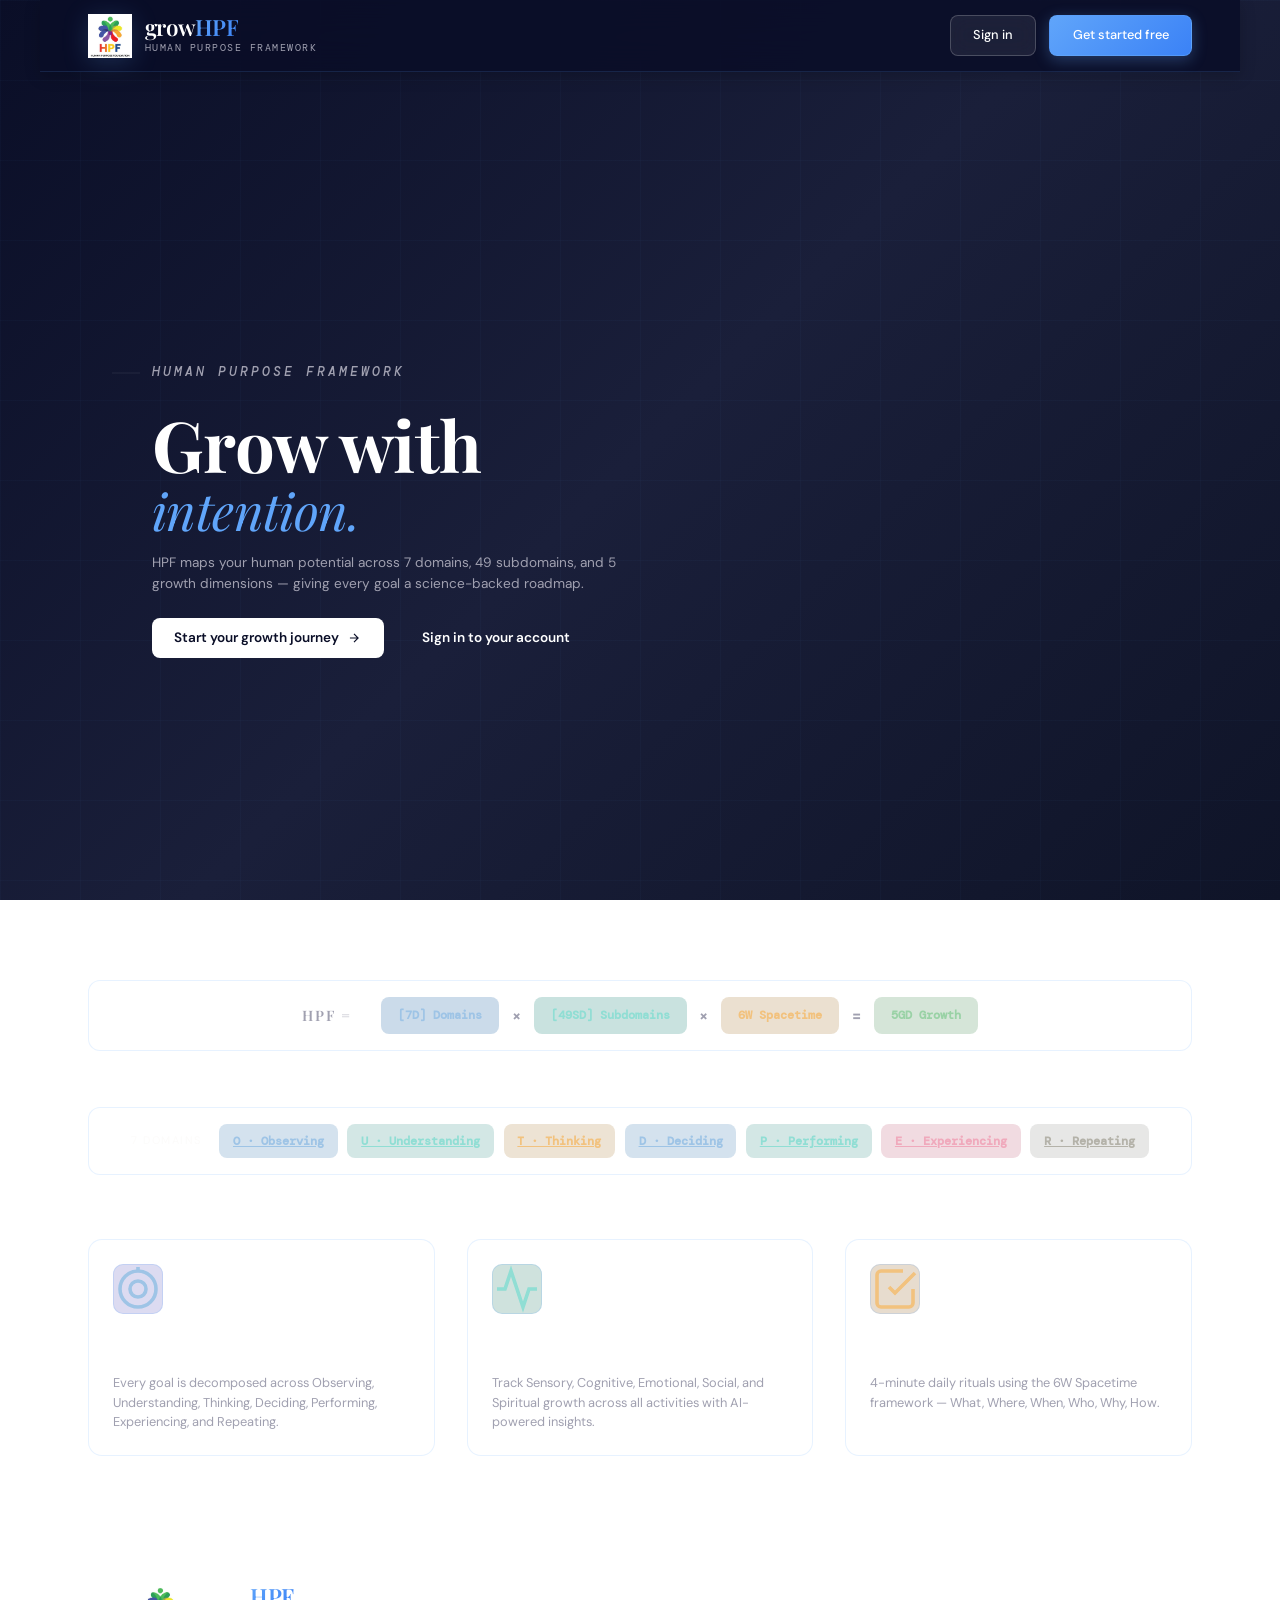
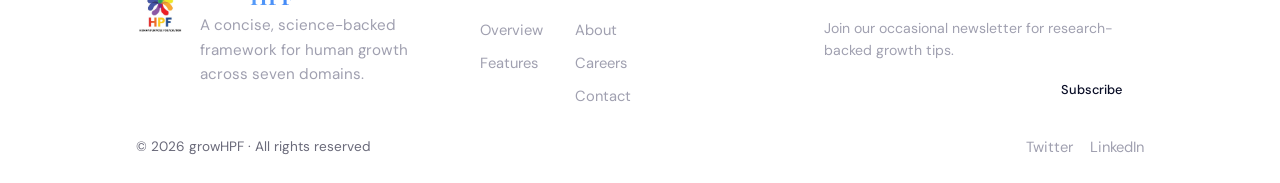
==== commit 932b6b86: "Done fortend" ====
--- a/index.html
+++ b/index.html
@@ -26,9 +26,11 @@
 <!-- SIDEBAR -->
 <nav class="sidebar" id="sidebar">
   <div class="sidebar-logo">
-    <img src="logo.png" alt="LOGO">
-    <h1>grow<span>HPF</span></h1>
-    <p>Human Purpose Framework</p>
+    <img src="logo.jpeg" alt="LOGO">
+    <div class="sidebar-brand-copy">
+      <h1>grow<span>HPF</span></h1>
+      <p>Human Purpose Framework</p>
+    </div>
   </div>
 
   <div class="sidebar-section">
@@ -401,6 +403,19 @@
 </div>
 
 <script src="script.js"></script>
+<script>
+  // Ensure sidebar is expanded on desktop so brand text is visible
+  (function(){
+    try{
+      if(window.innerWidth>900){
+        document.body.classList.remove('sidebar-desktop-closed');
+        document.body.classList.add('sidebar-open');
+        const desktopToggle=document.getElementById('desktop-nav-toggle');
+        if(desktopToggle) desktopToggle.setAttribute('aria-expanded','true');
+      }
+    }catch(e){/* ignore */}
+  })();
+</script>
 </body>
 </html>
 
--- a/style.css
+++ b/style.css
@@ -628,16 +628,16 @@
   margin: 0 auto;
   border-radius: 28px;
   overflow: hidden;
-  background: #fff;
-  border: 1px solid rgba(15,14,12,0.08);
-  box-shadow: 0 18px 52px rgba(15,14,12,0.08);
+  background: linear-gradient(180deg, rgba(250,250,252,0.95), rgba(245,242,237,0.95));
+  border: 0.5px solid rgba(15,14,12,0.04);
+  box-shadow: 0 20px 60px rgba(15,14,12,0.06);
 }
 
 .sidebar {
-  width: 220px;
+  width: 240px;
   flex-shrink: 0;
-  background: var(--ink);
-  border-right: none;
+  background: #0b1220;
+  color: rgba(245,242,237,0.94);
   padding: 0;
   display: flex;
   flex-direction: column;
@@ -650,35 +650,67 @@
   transition: width 0.24s ease, transform 0.24s ease;
 }
 
+.sidebar::before {
+  content: '';
+  position: absolute;
+  left: 0;
+  top: 0;
+  bottom: 0;
+  width: 8px;
+  background: linear-gradient(180deg, rgba(83,74,183,1), rgba(60,52,137,1));
+  border-radius: 0 6px 6px 0;
+  box-shadow: 0 6px 18px rgba(83,74,183,0.12);
+}
+
+.sidebar .sidebar-logo h1 { color: #fff; }
+.sidebar .sidebar-logo p { color: rgba(255,255,255,0.78); }
+
 .sidebar-logo {
   padding: 28px 24px 20px;
-  border-bottom: 0.5px solid rgba(255,255,255,0.1);
-  background: #fff;
+  border-bottom: 1px solid rgba(255,255,255,0.04);
+  display: flex;
+  gap: 12px;
+  align-items: center;
+  background: transparent;
+}
+
+.sidebar-brand-copy {
+  display: flex;
+  flex-direction: column;
+  gap: 2px;
+  min-width: 0;
 }
 
 .sidebar-logo img {
-  width: 62px;
-  height: 62px;
-  border-radius: 12px;
+  width: 56px;
+  height: 56px;
+  border-radius: 10px;
   object-fit: contain;
   display: block;
-  margin-bottom: 10px;
-  padding: 4px;
-  background: rgba(255,255,255,0.05);
-  border: 1px solid rgba(255,255,255,0.2);
-  box-shadow: 0 6px 16px rgba(0,0,0,0.3);
+  margin: 0;
+  padding: 0;
+  background: transparent;
+  border: none;
 }
 
 .sidebar-logo h1 {
   font-family: 'Playfair Display', serif;
   font-size: 20px;
-  color: var(--ink);
+  color: #ffffff;
   letter-spacing: -0.3px;
-  margin-bottom: 2px;
-}
-
-.sidebar-logo h1 span { color: var(--ink); }
-.sidebar-logo p { font-size: 10px; color: var(--ink); letter-spacing: 1.5px; text-transform: uppercase; }
+  margin: 0;
+  line-height: 1.05;
+}
+
+.sidebar-logo h1 span { color: #ffffff; }
+.sidebar-logo p {
+  font-size: 10px;
+  color: rgba(255,255,255,0.78);
+  letter-spacing: 1.5px;
+  text-transform: uppercase;
+  margin: 0;
+  line-height: 1.3;
+}
 
 @media (max-width: 900px) {
   .sidebar-logo img {
@@ -759,8 +791,8 @@
   transition: all 0.15s;
   margin-bottom: 2px;
 }
-.nav-item:hover { background: rgba(255,255,255,0.08); color: #ffffff; }
-.nav-item.active { background: rgba(175,169,236,0.2); color: #ffffff; font-weight: 500; }
+.nav-item:hover { background: linear-gradient(90deg, rgba(175,169,236,0.08), rgba(15,110,86,0.02)); color: #ffffff; }
+.nav-item.active { background: linear-gradient(90deg, rgba(175,169,236,0.16), rgba(15,110,86,0.04)); color: #ffffff; font-weight: 600; box-shadow: 0 6px 20px rgba(83,74,183,0.06); }
 .nav-icon { width: 16px; height: 16px; opacity: 0.7; flex-shrink: 0; }
 .nav-item.active .nav-icon { opacity: 1; }
 
@@ -883,10 +915,10 @@
 }
 .topbar-left h2 {
   font-family: 'Playfair Display', serif;
-  font-size: 26px;
-  font-weight: 600;
-  letter-spacing: -0.5px;
-  margin-bottom: 4px;
+  font-size: 28px;
+  font-weight: 700;
+  letter-spacing: -0.6px;
+  margin-bottom: 6px;
 }
 .topbar-left p { font-size: 13px; color: var(--gray); }
 
@@ -922,10 +954,12 @@
 
 /* ── CARDS ── */
 .card {
-  background: #fff;
-  border: 0.5px solid var(--border);
-  border-radius: 12px;
-  padding: 20px 22px;
+  background: rgba(255,255,255,0.92);
+  border: 0.5px solid rgba(15,14,12,0.06);
+  border-radius: 16px;
+  padding: 22px 24px;
+  box-shadow: 0 8px 26px rgba(15,14,12,0.04);
+  backdrop-filter: blur(6px);
 }
 .card-sm { padding: 16px 18px; }
 
@@ -1209,8 +1243,8 @@
   align-items: center;
   gap: 6px;
 }
-.btn-primary { background: var(--purple); color: #fff; }
-.btn-primary:hover { background: var(--purple-dark); }
+.btn-primary { background: linear-gradient(90deg, var(--purple), var(--purple-dark)); color: #fff; box-shadow: 0 8px 24px rgba(83,74,183,0.12); }
+.btn-primary:hover { transform: translateY(-2px); }
 .btn-ghost { background: transparent; border: 0.5px solid var(--border); color: var(--ink); }
 .btn-ghost:hover { background: var(--cream); }
 .btn-sm { padding: 7px 14px; font-size: 12px; }
@@ -1356,8 +1390,15 @@
   }
   body.sidebar-desktop-closed .sidebar-logo h1,
   body.sidebar-desktop-closed .sidebar-logo p {
-    display: none;
-  }
+    display: block;
+    white-space: nowrap;
+    overflow: hidden;
+    text-overflow: ellipsis;
+    opacity: 0.95;
+  }
+  body.sidebar-desktop-closed .sidebar-logo h1 { font-size: 12px; margin: 0; }
+  body.sidebar-desktop-closed .sidebar-logo p { font-size: 10px; opacity: 0.8; }
+  body.sidebar-desktop-closed .sidebar-brand-copy { gap: 0; }
 
   body.sidebar-desktop-closed .sidebar-section {
     padding: 12px 8px 6px;
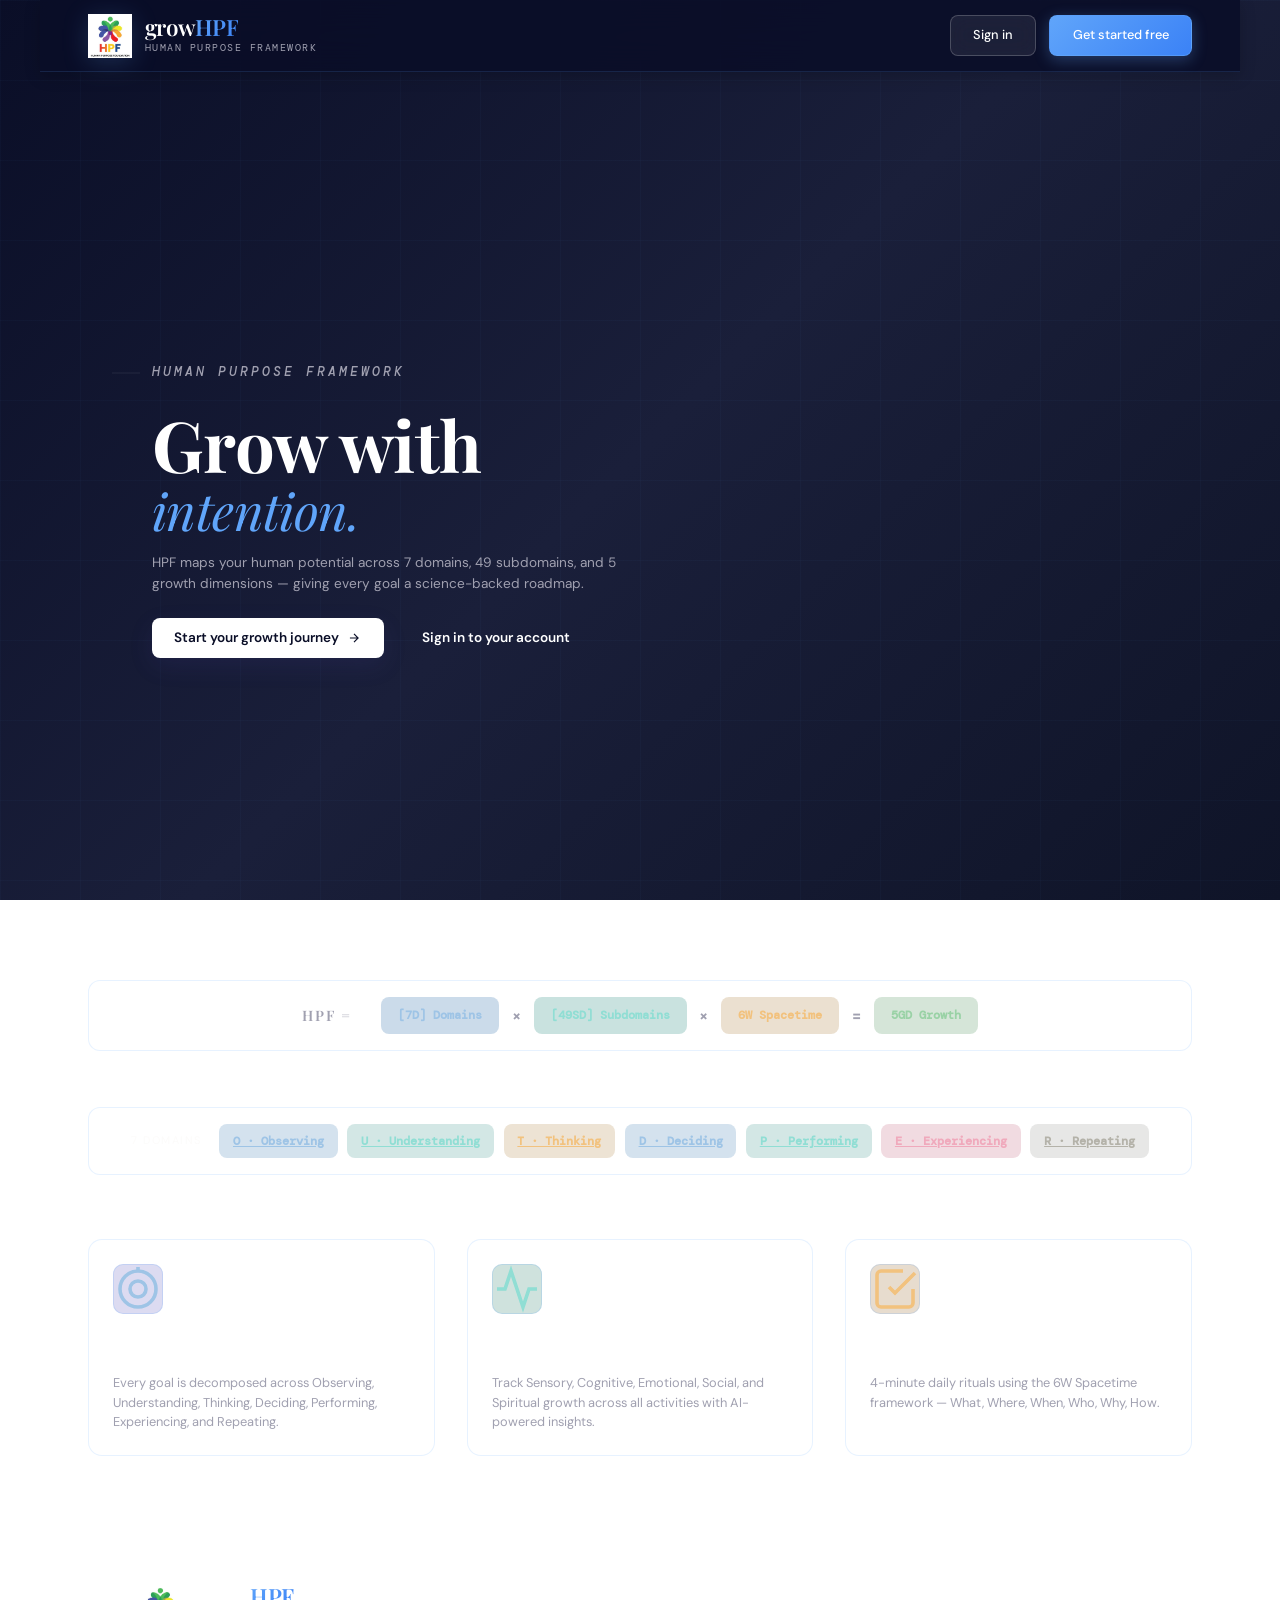
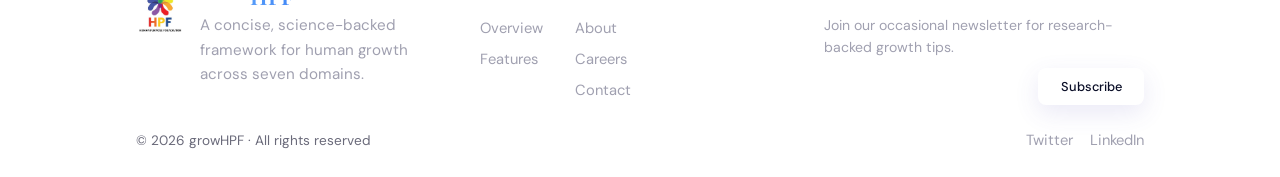
==== commit d699f00b: "Done forentend" ====
--- a/index.html
+++ b/index.html
@@ -104,11 +104,11 @@
 <!-- MAIN CONTENT -->
 <main class="main" id="app">
 
-<!-- ══════════════ DASHBOARD ══════════════ -->
+<!--DASHBOARD  -->
 <div id="dashboard" class="page active">
   <div class="topbar">
     <div class="topbar-left">
-      <h2 id="dashboard-greeting">Good morning, Ashok</h2>
+      <h2 id="dashboard-greeting">Good morning, {user_name}</h2>
       <p id="dashboard-date">Today · You're on a 7-day streak</p>
     </div>
     <div class="topbar-right">
--- a/style.css
+++ b/style.css
@@ -919,6 +919,7 @@
   font-weight: 700;
   letter-spacing: -0.6px;
   margin-bottom: 6px;
+  color: Black;
 }
 .topbar-left p { font-size: 13px; color: var(--gray); }
 
@@ -1616,3 +1617,698 @@
     justify-content: center;
   }
 }
+
+* {
+  margin: 0;
+  padding: 0;
+  box-sizing: border-box;
+}
+
+:root {
+  --primary-blue: #60a5fa;
+  --primary-blue-dark: #3b82f6;
+  --bg-dark: #0a0e27;
+  --bg-dark-2: #1a1f3a;
+  --bg-dark-3: #0f1428;
+  --text-light: #fff;
+  --text-secondary: #a0a0b0;
+  --text-muted: #6a6a7a;
+  --border-light: rgba(96, 165, 250, 0.15);
+  --border-lighter: rgba(96, 165, 250, 0.1);
+  --nav-height: 72px;
+  --nav-gap: 24px;
+}
+
+body {
+  font-family: 'DM Sans', -apple-system, BlinkMacSystemFont, 'Segoe UI', sans-serif;
+  background: linear-gradient(135deg, var(--bg-dark) 0%, var(--bg-dark-2) 50%, var(--bg-dark-3) 100%);
+  background-attachment: fixed;
+  color: var(--text-light);
+  line-height: 1.6;
+  overflow-x: hidden;
+}
+
+/* Scrollbar Styling */
+::-webkit-scrollbar {
+  width: 8px;
+}
+
+::-webkit-scrollbar-track {
+  background: rgba(255, 255, 255, 0.05);
+}
+
+::-webkit-scrollbar-thumb {
+  background: rgba(96, 165, 250, 0.3);
+  border-radius: 4px;
+}
+
+::-webkit-scrollbar-thumb:hover {
+  background: rgba(96, 165, 250, 0.5);
+}
+
+.land-overline {
+  font-family: 'DM Mono', monospace;
+  font-size: 0.75rem;
+  color: var(--text-secondary);
+  margin-bottom: 1rem;
+  font-weight: 500;
+  letter-spacing: 3px;
+  text-transform: uppercase;
+  font-style: italic;
+  position: relative;
+}
+.land-overline::before {
+  content: '';
+  position: absolute;
+  left: -40px;
+  top: 50%;
+  transform: translateY(-50%);
+  width: 28px;
+  height: 1px;
+  background: rgba(255,255,255,0.08);
+}
+/* Landing Section */
+#landing {
+  position: relative;
+  min-height: 100vh;
+  display: flex;
+  flex-direction: column;
+}
+
+.land-bg {
+  position: fixed;
+  top: 0;
+  left: 0;
+  width: 100%;
+  height: 100%;
+  background: linear-gradient(135deg, var(--bg-dark) 0%, var(--bg-dark-2) 50%, var(--bg-dark-3) 100%);
+  z-index: -2;
+}
+.land-h1 em {
+  font-style: italic;
+  color: var(--primary-blue);
+  font-weight: 400;
+  display: block;
+  font-size: 3.6rem;
+  margin-top: 0.1rem;
+}
+
+.land-grid {
+  position: fixed;
+  top: 0;
+  left: 0;
+  width: 100%;
+  height: 100%;
+  background-image: 
+    linear-gradient(rgba(96, 165, 250, 0.03) 1px, transparent 1px),
+    linear-gradient(90deg, rgba(96, 165, 250, 0.03) 1px, transparent 1px);
+  background-size: 80px 80px;
+  pointer-events: none;
+  z-index: -1;
+}
+
+.btn-primary {
+  background: #fff;
+  color: var(--bg-dark);
+  padding: 0.6rem 1.2rem;
+  border-radius: 999px;
+  border: none;
+  font-weight: 700;
+}
+.btn-primary svg {
+  stroke: var(--bg-dark);
+}
+.btn-secondary {
+  background: transparent;
+  color: #fff;
+  padding: 0.55rem 1.1rem;
+  border-radius: 999px;
+  border: 1px solid rgba(255,255,255,0.18);
+}
+.btn-secondary:hover {
+  background: rgba(255,255,255,0.06);
+}
+.land-nav {
+  display: flex;
+  justify-content: space-between;
+  align-items: center;
+  height: 72px;
+  padding: 0 3rem;
+  margin-bottom: 0;
+  position: fixed;
+  top: 0;
+  left: 0;
+  right: 0;
+  max-width: 1200px;
+  margin: 0 auto;
+  width: 100%;
+  background: rgba(10, 14, 39, 0.85);
+  backdrop-filter: blur(20px);
+  border-bottom: 1px solid var(--border-light);
+  z-index: 1000;
+  box-shadow: 0 4px 15px rgba(0, 0, 0, 0.2);
+}
+
+/* Ensure content sits below fixed nav */
+.land-inner {
+  padding: calc(var(--nav-height) + var(--nav-gap)) 3rem 0;
+  max-width: 1200px;
+  margin: 0 auto;
+}
+
+.logo-svg-wrap {
+  display: flex;
+  align-items: center;
+  gap: 0.8rem;
+  cursor: pointer;
+  transition: all 0.3s ease;
+}
+
+.logo-svg-wrap:hover {
+  transform: scale(1.02);
+}
+
+.logo-icon {
+  height: 44px;
+  width: auto;
+  filter: drop-shadow(0 4px 12px rgba(96, 165, 250, 0.2));
+}
+
+.logo-wordmark {
+  display: flex;
+  flex-direction: column;
+  gap: 2px;
+}
+
+.grow {
+  font-family: 'Playfair Display', serif;
+  font-size: 1.4rem;
+  font-weight: 600;
+  color: var(--text-light);
+  line-height: 1;
+  letter-spacing: -0.5px;
+}
+
+.grow span {
+  background: linear-gradient(135deg, var(--primary-blue) 0%, var(--primary-blue-dark) 100%);
+  -webkit-background-clip: text;
+  -webkit-text-fill-color: transparent;
+  background-clip: text;
+}
+
+.tagline {
+  font-family: 'DM Mono', monospace;
+  font-size: 0.6rem;
+  color: var(--text-secondary);
+  letter-spacing: 1.5px;
+  text-transform: uppercase;
+}
+
+.land-nav-right {
+  display: flex;
+  gap: 0.8rem;
+}
+
+/* Buttons */
+.btn {
+  padding: 0.55rem 1.4rem;
+  border: none;
+  border-radius: 8px;
+  font-size: 0.85rem;
+  font-weight: 600;
+  cursor: pointer;
+  transition: all 0.2s ease;
+  text-decoration: none;
+  display: inline-flex;
+  align-items: center;
+  gap: 0.5rem;
+  font-family: inherit;
+}
+
+.btn-sm {
+  padding: 0.55rem 1.4rem;
+  font-size: 0.8rem;
+  font-weight: 500;
+}
+
+.btn-solid-light {
+  background: linear-gradient(135deg, var(--primary-blue) 0%, var(--primary-blue-dark) 100%);
+  border: 1px solid rgba(96, 165, 250, 0.5);
+  color: var(--text-light);
+  box-shadow: 0 4px 15px rgba(96, 165, 250, 0.3);
+}
+
+.btn-solid-light:hover {
+  box-shadow: 0 6px 20px rgba(96, 165, 250, 0.4);
+  background: linear-gradient(135deg, var(--primary-blue-dark) 0%, #1d4ed8 100%);
+}
+
+.btn-outline-light {
+  background: rgba(255, 255, 255, 0.08);
+  border: 1px solid rgba(255, 255, 255, 0.2);
+  color: var(--text-light);
+  backdrop-filter: blur(10px);
+}
+
+.btn-outline-light:hover {
+  background: rgba(255, 255, 255, 0.15);
+  border-color: rgba(255, 255, 255, 0.3);
+}
+
+/* Hero Section */
+.land-hero {
+  margin-top: 0;
+  padding: 2rem 0;
+  min-height: calc(100vh - 72px);
+  display: flex;
+  align-items: center;
+  animation: fadeInUp 0.8s ease;
+}
+
+@keyframes fadeInUp {
+  from {
+    opacity: 0;
+    transform: translateY(30px);
+  }
+  to {
+    opacity: 1;
+    transform: translateY(0);
+  }
+}
+
+.hero-content {
+  max-width: 560px;
+  padding-left: 4rem;
+}
+
+.land-overline {
+  font-family: 'DM Mono', monospace;
+  font-size: 0.8rem;
+  color: var(--text-secondary);
+  margin-bottom: 1.5rem;
+  font-weight: 500;
+  letter-spacing: 3px;
+  text-transform: uppercase;
+  font-style: italic;
+}
+
+.land-h1 {
+  font-family: 'Playfair Display', serif;
+  font-size: 4.4rem;
+  font-weight: 700;
+  margin-bottom: 1rem;
+  color: var(--text-light);
+  line-height: 1.06;
+  letter-spacing: -0.6px;
+  max-width: 520px;
+}
+
+.land-h1 em {
+  font-style: italic;
+  color: var(--primary-blue);
+  font-weight: 400;
+  display: block;
+  font-size: 3.2rem;
+  margin-top: 0.1rem;
+}
+
+.land-sub {
+  font-size: 0.85rem;
+  color: var(--text-secondary);
+  margin-bottom: 1.5rem;
+  line-height: 1.5;
+  font-weight: 400;
+  max-width: 550px;
+}
+
+.land-ctas {
+  display: flex;
+  gap: 1rem;
+  flex-wrap: wrap;
+}
+
+
+
+/* Formula Strip */
+.formula-strip {
+  display: flex;
+  align-items: center;
+  justify-content: center;
+  gap: 0.8rem;
+  margin: 3.5rem 0;
+  padding: 1rem 1.5rem;
+  background: rgba(255, 255, 255, 0.02);
+  border: 1px solid var(--border-light);
+  border-radius: 12px;
+  text-align: center;
+  flex-wrap: wrap;
+}
+
+.formula-label {
+  font-family: 'Playfair Display', serif;
+  font-size: 0.9rem;
+  color: var(--text-secondary);
+  font-weight: 600;
+  letter-spacing: 2px;
+  margin-right: 1rem;
+}
+
+.fp {
+  padding: 0.5rem 1rem;
+  border-radius: 8px;
+  font-size: 0.75rem;
+  font-weight: 700;
+  font-family: 'DM Mono', monospace;
+  border: 1.5px solid transparent;
+  transition: opacity 0.2s ease;
+}
+
+.fp:hover {
+  opacity: 0.8;
+}
+
+/* Formula part color variants */
+.fp.domains {
+  background: rgba(20, 93, 160, 0.22);
+  color: #9ec4e6;
+}
+
+.fp.subdomains {
+  background: rgba(11, 122, 111, 0.22);
+  color: #90ded4;
+}
+
+.fp.spacetime {
+  background: rgba(154, 102, 20, 0.2);
+  color: #f2c27e;
+}
+
+.fp.growth {
+  background: rgba(45, 126, 63, 0.2);
+  color: #9ad2a6;
+}
+
+.fp-op {
+  color: var(--text-secondary);
+  font-weight: 700;
+  font-size: 1rem;
+}
+
+/* Domain Row */
+.land-domains-row {
+  display: flex;
+  align-items: center;
+  justify-content: center;
+  gap: 0.6rem;
+  margin: 3rem 0;
+  padding: 1rem 1.4rem;
+  background: rgba(255, 255, 255, 0.02);
+  border: 1px solid var(--border-light);
+  border-radius: 12px;
+  flex-wrap: wrap;
+}
+
+.domains-label {
+  font-size: 11px;
+  color: rgba(245, 242, 237, 0.3);
+  letter-spacing: 1.5px;
+  text-transform: uppercase;
+  margin-right: 8px;
+}
+
+.d-bubble {
+  padding: 0.4rem 0.8rem;
+  border-radius: 8px;
+  font-size: 0.75rem;
+  font-weight: 600;
+  font-family: 'DM Mono', monospace;
+  cursor: pointer;
+  transition: opacity 0.2s ease;
+  border: 1.5px solid transparent;
+}
+
+.d-bubble:hover {
+  opacity: 0.8;
+}
+
+/* Domain bubble color variants */
+.d-bubble.blue {
+  background: rgba(20, 93, 160, 0.18);
+  color: #9ec4e6;
+}
+
+.d-bubble.teal {
+  background: rgba(11, 122, 111, 0.18);
+  color: #90ded4;
+}
+
+.d-bubble.orange {
+  background: rgba(154, 102, 20, 0.18);
+  color: #f2c27e;
+}
+
+.d-bubble.purple {
+  background: rgba(178, 59, 91, 0.18);
+  color: #f0a9bc;
+}
+
+.d-bubble.gray {
+  background: rgba(95, 94, 90, 0.15);
+  color: #B4B2A9;
+}
+
+/* Features Section */
+.land-features {
+  display: grid;
+  grid-template-columns: repeat(auto-fit, minmax(280px, 1fr));
+  gap: 2rem;
+  margin: 3rem 0;
+  padding: 1rem 0;
+}
+
+.feat-card {
+  background: rgba(255, 255, 255, 0.02);
+  border: 1px solid var(--border-light);
+  padding: 1.5rem;
+  border-radius: 14px;
+  transition: all 0.2s ease;
+  position: relative;
+  overflow: hidden;
+}
+
+.feat-card:hover {
+  background: rgba(96, 165, 250, 0.05);
+  border-color: rgba(96, 165, 250, 0.2);
+}
+
+.feat-icon {
+  width: 50px;
+  height: 50px;
+  border-radius: 10px;
+  display: flex;
+  align-items: center;
+  justify-content: center;
+  margin-bottom: 1.5rem;
+  border: 1px solid rgba(96, 165, 250, 0.2);
+}
+
+.feat-icon svg {
+  width: 100%;
+  height: 100%;
+}
+
+/* Feature icon color variants */
+.feat-icon.blue {
+  background: rgba(83, 74, 183, 0.2);
+}
+
+.feat-icon.blue svg {
+  stroke: #9ec4e6;
+}
+
+.feat-icon.teal {
+  background: rgba(15, 110, 86, 0.2);
+}
+
+.feat-icon.teal svg {
+  stroke: #90ded4;
+}
+
+.feat-icon.orange {
+  background: rgba(133, 79, 11, 0.2);
+}
+
+.feat-icon.orange svg {
+  stroke: #f2c27e;
+}
+
+.feat-title {
+  font-family: 'Playfair Display', serif;
+  font-size: 1rem;
+  color: var(--text-light);
+  margin-bottom: 0.6rem;
+  font-weight: 600;
+}
+
+.feat-desc {
+  color: var(--text-secondary);
+  line-height: 1.5;
+  font-weight: 400;
+  font-size: 0.8rem;
+}
+
+/* Footer */
+.site-footer {
+  margin-top: 4rem;
+  padding: 3rem 0 1.5rem;
+  border-top: 1px solid rgba(255,255,255,0.04);
+  color: var(--text-secondary);
+}
+.site-footer .footer-inner {
+  max-width: 1200px;
+  margin: 0 auto;
+  padding: 0 3rem;
+  display: grid;
+  grid-template-columns: 1fr 1fr 320px;
+  gap: 2rem;
+  align-items: start;
+}
+.footer-brand {
+  display: flex;
+  gap: 1rem;
+  align-items: flex-start;
+}
+.footer-brand .logo-icon {
+  height: 48px;
+  width: auto;
+  filter: none;
+}
+.brand-copy .footer-desc {
+  margin-top: 6px;
+  color: var(--text-secondary);
+  font-size: 0.95rem;
+  max-width: 320px;
+}
+.footer-links {
+  display: flex;
+  gap: 2rem;
+}
+.links-col h4 {
+  color: var(--text-light);
+  margin-bottom: 0.5rem;
+  font-size: 0.95rem;
+}
+.links-col ul { list-style: none; padding: 0; margin: 0; }
+.links-col li { margin-bottom: 0.45rem; }
+.links-col a { color: var(--text-secondary); text-decoration: none; font-size: 0.92rem; }
+.footer-newsletter h4 { color: var(--text-light); margin-bottom: 0.4rem; }
+.small { color: var(--text-secondary); font-size: 0.88rem; margin-bottom: 0.6rem; }
+.newsletter-form { display:flex; gap:0.5rem; }
+.newsletter-form input { flex:1; padding:0.6rem 0.8rem; border-radius:8px; border:1px solid rgba(255,255,255,0.06); background: rgba(255,255,255,0.02); color:var(--text-light); }
+.newsletter-form input::placeholder { color: rgba(255,255,255,0.45); }
+
+.footer-bottom { max-width:1200px; margin: 1.25rem auto 0; padding: 0 3rem; display:flex; justify-content:space-between; align-items:center; gap:1rem; color:var(--text-muted); font-size:0.85rem; }
+.social-link { color:var(--text-secondary); text-decoration:none; margin-left:0.8rem; font-size:0.92rem; }
+
+@media (max-width: 768px) {
+  .site-footer .footer-inner { grid-template-columns: 1fr; }
+  .newsletter-form { flex-direction: column; }
+  .footer-bottom { flex-direction: column; align-items:flex-start; gap:0.6rem; }
+}
+
+/* Responsive Design */
+@media (max-width: 768px) {
+  body::before {
+    background-size: 30px 30px;
+  }
+
+  .land-nav {
+    flex-direction: column;
+    gap: 1rem;
+    padding: 1rem 1.5rem;
+    position: relative;
+    background: rgba(10, 14, 39, 0.85);
+  }
+
+  .land-inner {
+    padding: calc(var(--nav-height) + 16px) 1.5rem 0;
+  }
+
+  .land-hero {
+    margin-top: 2rem;
+    padding: 1.5rem 0;
+  }
+
+  .land-h1 {
+    font-size: 2rem;
+    letter-spacing: -0.3px;
+  }
+
+  .land-sub {
+    font-size: 0.9rem;
+  }
+
+  .land-ctas {
+    flex-direction: column;
+    gap: 1rem;
+  }
+
+  .btn {
+    width: 100%;
+    justify-content: center;
+  }
+
+  .formula-strip {
+    gap: 0.8rem;
+    padding: 1rem 1.2rem;
+    font-size: 0.8rem;
+  }
+
+  .land-domains-row {
+    gap: 0.6rem;
+    padding: 0.8rem 1rem;
+  }
+
+  .land-features {
+    grid-template-columns: 1fr;
+    gap: 1.5rem;
+  }
+
+  .land-footer {
+    flex-direction: column;
+    gap: 1rem;
+    text-align: center;
+    margin-top: 2rem;
+  }
+
+  .land-footer div:last-child {
+    display: flex;
+    gap: 15px !important;
+  }
+}
+
+@media (max-width: 480px) {
+  .land-h1 {
+    font-size: 1.8rem;
+  }
+
+  .land-nav {
+    flex-direction: column-reverse;
+  }
+
+  .logo-wordmark {
+    display: none;
+  }
+
+  .feat-card {
+    padding: 1.5rem;
+  }
+
+  .feat-title {
+    font-size: 1rem;
+  }
+
+  .feat-desc {
+    font-size: 0.85rem;
+  }
+}
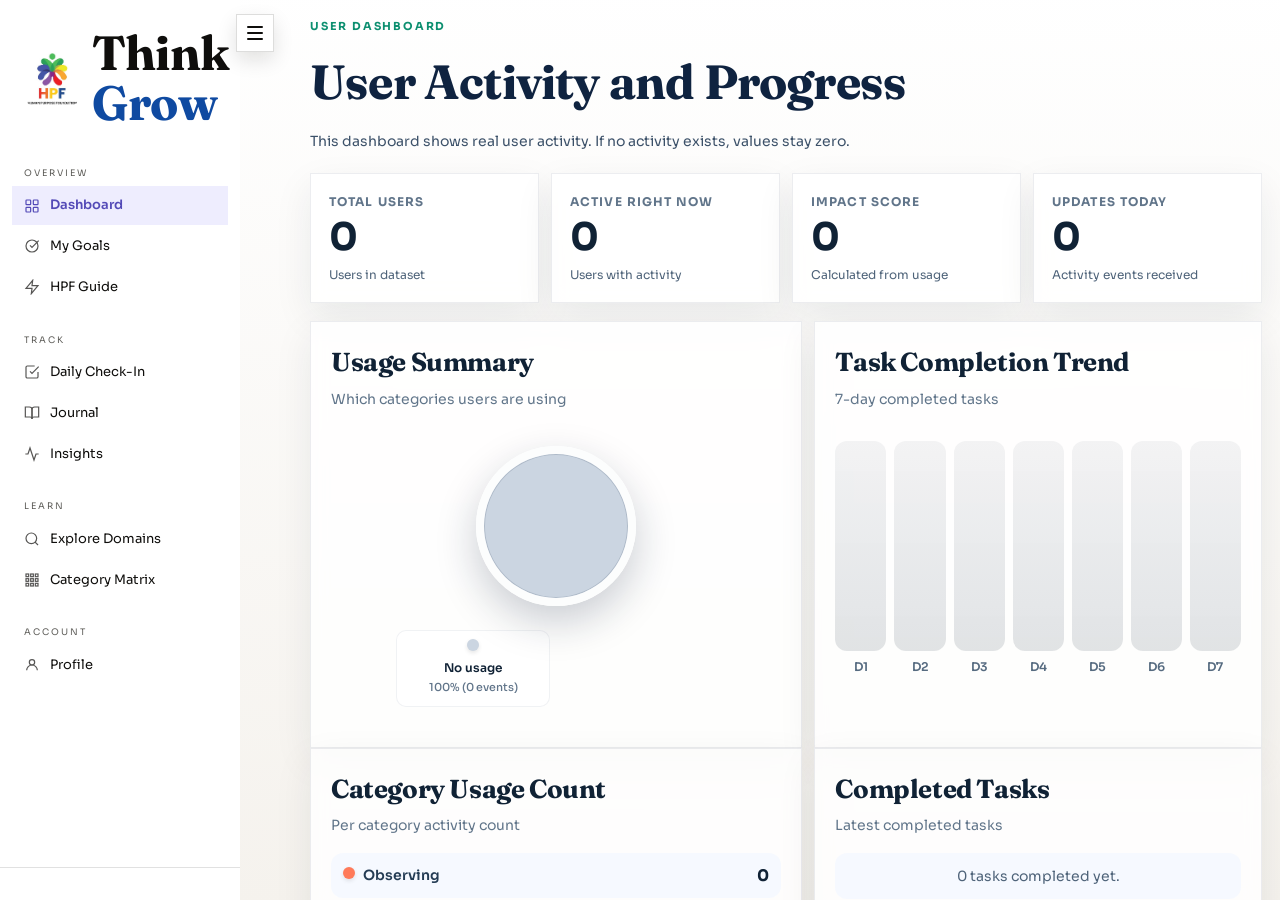
==== commit ced76690: "done all" ====
--- a/index.html
+++ b/index.html
@@ -1,422 +1,568 @@
 <!DOCTYPE html>
 <html lang="en">
 <head>
-<meta charset="UTF-8">
-<meta name="viewport" content="width=device-width, initial-scale=1.0">
-<title>growHPF — Human Purpose Framework</title>
-<link href="https://fonts.googleapis.com/css2?family=Playfair+Display:ital,wght@0,400;0,600;1,400&family=DM+Sans:wght@300;400;500&family=DM+Mono:wght@400;500&display=swap" rel="stylesheet">
-<link rel="stylesheet" href="style.css">
+  <meta charset="UTF-8">
+  <meta name="viewport" content="width=device-width, initial-scale=1.0">
+  <title>growHPF Dashboard</title>
+  <link rel="preconnect" href="https://fonts.googleapis.com">
+  <link rel="preconnect" href="https://fonts.gstatic.com" crossorigin>
+  <link href="https://fonts.googleapis.com/css2?family=Sora:wght@400;500;600;700&family=Fraunces:opsz,wght@9..144,500;9..144,700&display=swap" rel="stylesheet">
+  <link rel="stylesheet" href="style.css">
 </head>
-<body class="dashboard-mode">
-
-<button id="mobile-nav-toggle" class="mobile-nav-toggle" type="button" aria-label="Toggle navigation" aria-expanded="false" onclick="toggleSidebar()">
-  <span></span>
-  <span></span>
-  <span></span>
-</button>
-<button id="desktop-nav-toggle" class="desktop-nav-toggle" type="button" aria-label="Toggle sidebar" aria-expanded="true" onclick="toggleDesktopSidebar()">
-  <span></span>
-  <span></span>
-  <span></span>
-</button>
-<div class="sidebar-backdrop" onclick="toggleSidebar(false)"></div>
-
-<div class="shell">
-
-<!-- SIDEBAR -->
-<nav class="sidebar" id="sidebar">
-  <div class="sidebar-logo">
-    <img src="logo.jpeg" alt="LOGO">
-    <div class="sidebar-brand-copy">
-      <h1>grow<span>HPF</span></h1>
-      <p>Human Purpose Framework</p>
-    </div>
+<body class="rt-dashboard dashboard-mode">
+  <button id="mobile-nav-toggle" class="mobile-nav-toggle" type="button" aria-label="Toggle navigation" aria-expanded="false" onclick="toggleSidebar()">
+    <span></span>
+    <span></span>
+    <span></span>
+  </button>
+  <button id="desktop-nav-toggle" class="desktop-nav-toggle" type="button" aria-label="Toggle sidebar" aria-expanded="true" onclick="toggleDesktopSidebar()">
+    <span></span>
+    <span></span>
+    <span></span>
+  </button>
+  <div class="sidebar-backdrop" onclick="toggleSidebar(false)"></div>
+
+  <div class="shell">
+    <nav class="sidebar" id="sidebar">
+      <div class="sidebar-logo">
+        <img src="logo.jpeg" alt="LOGO">
+        <div class="sidebar-brand-copy">
+          <h1>Think<span><br>Grow</span></h1>
+         
+        </div>
+      </div>
+
+      <div class="sidebar-section">
+        <div class="sidebar-section-label">Overview</div>
+        <div class="nav-item active" data-view="dashboard">
+          <svg class="nav-icon" fill="none" stroke="currentColor" stroke-width="1.8" viewBox="0 0 24 24"><rect x="3" y="3" width="7" height="7" rx="1"></rect><rect x="14" y="3" width="7" height="7" rx="1"></rect><rect x="3" y="14" width="7" height="7" rx="1"></rect><rect x="14" y="14" width="7" height="7" rx="1"></rect></svg>
+          Dashboard
+        </div>
+        <div class="nav-item" data-view="my-goals">
+          <svg class="nav-icon" fill="none" stroke="currentColor" stroke-width="1.8" viewBox="0 0 24 24"><path d="M9 11l3 3L22 4"></path><circle cx="12" cy="12" r="9"></circle></svg>
+          My Goals
+        </div>
+        <div class="nav-item" data-view="hpf-guide">
+          <svg class="nav-icon" fill="none" stroke="currentColor" stroke-width="1.8" viewBox="0 0 24 24"><path d="M13 2L3 14h9l-1 8 10-12h-9l1-8z"></path></svg>
+          HPF Guide
+        </div>
+      </div>
+
+      <div class="sidebar-section">
+        <div class="sidebar-section-label">Track</div>
+        <div class="nav-item" data-view="checkin">
+          <svg class="nav-icon" fill="none" stroke="currentColor" stroke-width="1.8" viewBox="0 0 24 24"><path d="M9 11l3 3L22 4"></path><path d="M21 12v7a2 2 0 01-2 2H5a2 2 0 01-2-2V5a2 2 0 012-2h11"></path></svg>
+          Daily Check-In
+        </div>
+        <div class="nav-item" data-view="journal">
+          <svg class="nav-icon" fill="none" stroke="currentColor" stroke-width="1.8" viewBox="0 0 24 24"><path d="M2 3h6a4 4 0 014 4v14a3 3 0 00-3-3H2z"></path><path d="M22 3h-6a4 4 0 00-4 4v14a3 3 0 013-3h7z"></path></svg>
+          Journal
+        </div>
+        <div class="nav-item" data-view="insights">
+          <svg class="nav-icon" fill="none" stroke="currentColor" stroke-width="1.8" viewBox="0 0 24 24"><polyline points="22 12 18 12 15 21 9 3 6 12 2 12"></polyline></svg>
+          Insights
+        </div>
+      </div>
+
+      <div class="sidebar-section">
+        <div class="sidebar-section-label">Learn</div>
+        <div class="nav-item" data-view="explore-domains">
+          <svg class="nav-icon" fill="none" stroke="currentColor" stroke-width="1.8" viewBox="0 0 24 24"><circle cx="11" cy="11" r="8"></circle><line x1="21" y1="21" x2="16.65" y2="16.65"></line></svg>
+          Explore Domains
+        </div>
+        <div class="nav-item" data-view="category-matrix">
+          <svg class="nav-icon" fill="none" stroke="currentColor" stroke-width="1.8" viewBox="0 0 24 24"><rect x="3" y="3" width="4" height="4"></rect><rect x="10" y="3" width="4" height="4"></rect><rect x="17" y="3" width="4" height="4"></rect><rect x="3" y="10" width="4" height="4"></rect><rect x="10" y="10" width="4" height="4"></rect><rect x="17" y="10" width="4" height="4"></rect><rect x="3" y="17" width="4" height="4"></rect><rect x="10" y="17" width="4" height="4"></rect><rect x="17" y="17" width="4" height="4"></rect></svg>
+          Category Matrix
+        </div>
+      </div>
+
+      <div class="sidebar-section">
+        <div class="sidebar-section-label">Account</div>
+        <div class="nav-item" data-view="profile">
+          <svg class="nav-icon" fill="none" stroke="currentColor" stroke-width="1.8" viewBox="0 0 24 24"><circle cx="12" cy="8" r="4"></circle><path d="M4 20c0-4.4 3.6-8 8-8s8 3.6 8 8"></path></svg>
+          Profile
+        </div>
+      </div>
+
+      <div class="sidebar-footer">
+        <div class="user-chip">
+          <div class="user-avatar" id="sidebarAvatar">AU</div>
+          <div>
+            <div class="user-name" id="sidebarUserName">Ashok Upadhya</div>
+            <div class="user-level" id="sidebarUserLevel">Live Dashboard</div>
+          </div>
+        </div>
+        <button type="button" class="profile-open-btn" onclick="showView('profile')">Show Profile</button>
+      </div>
+    </nav>
+
+    <main class="main">
+      <section class="rt-shell">
+        <section id="view-dashboard" class="rt-view active">
+        <header class="rt-head">
+          <div>
+            <p class="rt-kicker"> User Dashboard</p>
+            <h1>User Activity and Progress</h1>
+            <p class="rt-sub">This dashboard shows real user activity. If no activity exists, values stay zero.</p>
+          </div>
+          <div class="rt-live-pill">
+            <span class="rt-live-dot"></span>
+            <strong></strong>
+            <span id="lastUpdated"></span>
+          </div>
+        </header>
+
+        <section class="rt-stat-grid" aria-label="Summary metrics">
+          <article class="rt-stat-card">
+            <h2>Total Users</h2>
+            <p class="rt-stat-value" id="totalUsers">0</p>
+            <p class="rt-stat-note">Users in dataset</p>
+          </article>
+          <article class="rt-stat-card">
+            <h2>Active Right Now</h2>
+            <p class="rt-stat-value" id="activeNow">0</p>
+            <p class="rt-stat-note">Users with activity</p>
+          </article>
+          <article class="rt-stat-card">
+            <h2>Impact Score</h2>
+            <p class="rt-stat-value" id="impactScore">0</p>
+            <p class="rt-stat-note">Calculated from usage</p>
+          </article>
+          <article class="rt-stat-card">
+            <h2>Updates Today</h2>
+            <p class="rt-stat-value" id="updatesToday">0</p>
+            <p class="rt-stat-note">Activity events received</p>
+          </article>
+        </section>
+
+        <section class="rt-main-grid">
+          <article class="rt-panel">
+            <div class="rt-panel-head">
+              <h2>Usage Summary</h2>
+              <p>Which categories users are using</p>
+            </div>
+            <div class="rt-chart-wrap">
+              <div class="rt-pie" id="usagePie" role="img" aria-label="Category usage pie chart"></div>
+              <ul class="rt-legend" id="usageLegend"></ul>
+            </div>
+          </article>
+
+          <article class="rt-panel">
+            <div class="rt-panel-head">
+              <h2>Task Completion Trend</h2>
+              <p>7-day completed tasks</p>
+            </div>
+            <div class="rt-bars" id="dailyBars"></div>
+          </article>
+        </section>
+
+        <section class="rt-main-grid">
+          <article class="rt-panel">
+            <div class="rt-panel-head">
+              <h2>Category Usage Count</h2>
+              <p>Per category activity count</p>
+            </div>
+            <div class="rt-list" id="domainUsageList"></div>
+          </article>
+
+          <article class="rt-panel">
+            <div class="rt-panel-head">
+              <h2>Completed Tasks</h2>
+              <p>Latest completed tasks</p>
+            </div>
+            <div class="rt-list" id="goalsAchievedList"></div>
+          </article>
+        </section>
+
+        </section>
+
+        <section id="view-my-goals" class="rt-view">
+          <header class="rt-head">
+            <div>
+              <p class="rt-kicker">Personal Growth</p>
+              <h1>My Goals</h1>
+              <p class="rt-sub">Track your personal growth objectives and achievements</p>
+            </div>
+          </header>
+
+          <article class="rt-panel">
+            <div class="rt-panel-head">
+              <h2>Your Goals</h2>
+              <p>Progress tracking and completion status</p>
+            </div>
+            <div class="goals-builder">
+              <div>
+                <h3>Add a Goal</h3>
+                <p>Capture a goal here, then mark it complete when you finish it.</p>
+              </div>
+              <div class="goals-builder-form">
+                <input id="newGoalInput" type="text" maxlength="120" placeholder="e.g. Finish the HPF prototype">
+                <button id="addGoalButton" type="button">Add Goal</button>
+              </div>
+            </div>
+            <div class="my-goals-section" id="myGoalsContainerMain">
+              <div class="goals-empty-state">
+                <p>No goals set yet. Add your first goal above to start tracking progress.</p>
+              </div>
+            </div>
+          </article>
+        </section>
+
+        <section id="view-hpf-guide" class="rt-view">
+          <header class="rt-head">
+            <div>
+              <p class="rt-kicker">Learn</p>
+              <h1>HPF Guide</h1>
+              <p class="rt-sub">Choose your situation and get a personalized HPF roadmap</p>
+            </div>
+          </header>
+
+          <article class="rt-panel">
+            <div class="rt-panel-head">
+              <h2>What describes you right now?</h2>
+              <p>Select your situation to get a personalized roadmap</p>
+            </div>
+            <div class="scenarios-grid" id="scenariosGrid">
+              <button class="scenario-btn" data-scenario="business">
+                <span class="scenario-emoji">💼</span>
+                <span>Starting a Business</span>
+              </button>
+              <button class="scenario-btn" data-scenario="student">
+                <span class="scenario-emoji">📚</span>
+                <span>Student / Academic</span>
+              </button>
+              <button class="scenario-btn" data-scenario="time">
+                <span class="scenario-emoji">⏰</span>
+                <span>Time Management</span>
+              </button>
+              <button class="scenario-btn" data-scenario="career">
+                <span class="scenario-emoji">📈</span>
+                <span>Career Growth</span>
+              </button>
+              <button class="scenario-btn" data-scenario="health">
+                <span class="scenario-emoji">🌿</span>
+                <span>Health & Wellness</span>
+              </button>
+              <button class="scenario-btn" data-scenario="relationships">
+                <span class="scenario-emoji">🤝</span>
+                <span>Relationships</span>
+              </button>
+            </div>
+          </article>
+
+          <div id="roadmapContainer" style="display:none;">
+            <article class="rt-panel">
+              <div class="rt-panel-head">
+                <h2 id="roadmapTitle">Designer → Digital Agency Founder</h2>
+                <p id="roadmapIntro">You have design skills. Now you need business acumen, systems thinking, and the courage to decide and perform.</p>
+              </div>
+              
+              <div class="hpf-roadmap" id="hpfRoadmap">
+                <div class="roadmap-step">
+                  <div class="step-letter">O</div>
+                  <div class="step-content">
+                    <h4>Observe the market</h4>
+                    <p>Spend 2 weeks doing nothing but market research. Interview 5 potential clients. Observe your competition closely. Use Analytical and External Observing subdomains.</p>
+                    <div class="step-domain">Observing — PCAREIA</div>
+                  </div>
+                </div>
+
+                <div class="roadmap-step">
+                  <div class="step-letter">U</div>
+                  <div class="step-content">
+                    <h4>Understand your niche</h4>
+                    <p>You cannot serve everyone. Use Contextual and Adaptive Understanding to define exactly what type of clients you serve best and why you are the right person.</p>
+                    <div class="step-domain">Understanding — CECIARI</div>
+                  </div>
+                </div>
+
+                <div class="roadmap-step">
+                  <div class="step-letter">T</div>
+                  <div class="step-content">
+                    <h4>Think through your model</h4>
+                    <p>Use System Thinking to map your business model. Use Creative Thinking to differentiate your offer. Use Logical Thinking to build your pricing.</p>
+                    <div class="step-domain">Thinking — LCCASAH</div>
+                  </div>
+                </div>
+
+                <div class="roadmap-step">
+                  <div class="step-letter">D</div>
+                  <div class="step-content">
+                    <h4>Decide and commit</h4>
+                    <p>Stop overthinking. Use Strategic and Informed Deciding to commit to your first 3 target clients, your pricing, and your launch date.</p>
+                    <div class="step-domain">Deciding — RIICETS</div>
+                  </div>
+                </div>
+
+                <div class="roadmap-step">
+                  <div class="step-letter">P</div>
+                  <div class="step-content">
+                    <h4>Perform relentlessly</h4>
+                    <p>Execute with Efficient and Skillful Performing. Build your portfolio. Reach out to 10 people. Deliver exceptional work for your first client.</p>
+                    <div class="step-domain">Performing — ECCASSE</div>
+                  </div>
+                </div>
+
+                <div class="roadmap-step">
+                  <div class="step-letter">E</div>
+                  <div class="step-content">
+                    <h4>Experience and learn</h4>
+                    <p>Every project is data. Use Learning and Cognitive Experiencing to capture what works and what does not after each engagement.</p>
+                    <div class="step-domain">Experiencing — SCESCLT</div>
+                  </div>
+                </div>
+
+                <div class="roadmap-step">
+                  <div class="step-letter">R</div>
+                  <div class="step-content">
+                    <h4>Repeat and scale</h4>
+                    <p>Use Habitual and Strategic Repeating to build systems. Systematise your process so it runs without you being in every decision.</p>
+                    <div class="step-domain">Repeating — IRACSHP</div>
+                  </div>
+                </div>
+              </div>
+
+              <button class="btn btn-primary" onclick="startTrackingGoal()" style="margin-top: 20px;">Start tracking this goal</button>
+            </article>
+          </div>
+        </section>
+
+        <section id="view-checkin" class="rt-view">
+          <header class="rt-head">
+            <div>
+              <p class="rt-kicker">Track</p>
+              <h1>Daily Check-in</h1>
+              <p class="rt-sub">Record categories used and tasks completed today.</p>
+            </div>
+          </header>
+
+          <article class="rt-panel">
+            <div class="rt-panel-head">
+              <h2>Today's Input</h2>
+              <p>Values update the dashboard immediately.</p>
+            </div>
+
+            <div class="w6-grid">
+              <div class="w6-card">
+                <div class="w6-q">Date</div>
+                <div class="w6-label">Check-in Date</div>
+                <input class="w6-inp" id="checkinDate" type="date">
+              </div>
+              <div class="w6-card">
+                <div class="w6-q">Task</div>
+                <div class="w6-label">Task Title</div>
+                <input class="w6-inp" id="goalTitleInput" type="text" placeholder="Task completed today">
+              </div>
+              <div class="w6-card">
+                <div class="w6-q">Status</div>
+                <div class="w6-label">Completed Today</div>
+                <label style="display:flex;align-items:center;gap:8px;margin-top:8px">
+                  <input id="goalAchievedInput" type="checkbox">
+                  <span>Mark task as completed</span>
+                </label>
+              </div>
+            </div>
+
+            <div class="checkin-card" style="margin-top:12px">
+              <div class="checkin-q">Category Usage (0 to 5)</div>
+              <div class="w6-grid" id="domainCheckinGrid"></div>
+            </div>
+
+            <div class="checkin-card">
+              <div class="checkin-q">Notes</div>
+              <textarea class="w6-inp" id="checkinNotes" placeholder="Optional reflection"></textarea>
+            </div>
+
+            <button class="btn btn-primary" type="button" onclick="saveDailyCheckin()">Save Daily Check-in</button>
+            <div id="checkinStatus" style="margin-top:12px;color:#0f6e56;font-weight:600"></div>
+          </article>
+        </section>
+
+        <section id="view-journal" class="rt-view">
+          <header class="rt-head">
+            <div>
+              <p class="rt-kicker">Track</p>
+              <h1>Journal</h1>
+              <p class="rt-sub">Review all your daily check-in entries and category usage history.</p>
+            </div>
+          </header>
+
+          <article class="rt-panel">
+            <div class="rt-panel-head">
+              <h2>Your Entries</h2>
+              <p>All check-ins in reverse chronological order</p>
+            </div>
+            <div class="rt-journal-entries" id="journalEntriesList"></div>
+          </article>
+        </section>
+
+        <section id="view-insights" class="rt-view">
+          <header class="rt-head">
+            <div>
+              <p class="rt-kicker">Analytics</p>
+              <h1>Insights & Growth</h1>
+              <p class="rt-sub">Real-time user growth tracking and engagement metrics.</p>
+            </div>
+          </header>
+
+          <section class="rt-main-grid">
+            <article class="rt-panel">
+              <div class="rt-panel-head">
+                <h2>User Growth</h2>
+                <p>Active participation trend</p>
+              </div>
+              <div class="insights-metric-grid">
+                <div class="insights-metric">
+                  <span class="insights-metric-label">Total Users</span>
+                  <span class="insights-metric-value" id="insightsTotalUsers">0</span>
+                  <span class="insights-metric-change">registered</span>
+                </div>
+                <div class="insights-metric">
+                  <span class="insights-metric-label">Active Today</span>
+                  <span class="insights-metric-value" id="insightsActiveNow">0</span>
+                  <span class="insights-metric-change">with activity</span>
+                </div>
+                <div class="insights-metric">
+                  <span class="insights-metric-label">Daily Activity</span>
+                  <span class="insights-metric-value" id="insightsUpdatesToday">0</span>
+                  <span class="insights-metric-change">events logged</span>
+                </div>
+                <div class="insights-metric">
+                  <span class="insights-metric-label">Impact Score</span>
+                  <span class="insights-metric-value" id="insightsImpactScore">0%</span>
+                  <span class="insights-metric-change">completion rate</span>
+                </div>
+              </div>
+            </article>
+
+            <article class="rt-panel">
+              <div class="rt-panel-head">
+                <h2>7-Day Activity Trend</h2>
+                <p>Daily goal completions over time</p>
+              </div>
+              <div class="rt-bars" id="insightsBars"></div>
+            </article>
+          </section>
+
+          <section class="rt-main-grid">
+            <article class="rt-panel">
+              <div class="rt-panel-head">
+                <h2>Category Performance</h2>
+                <p>Usage distribution across all categories</p>
+              </div>
+              <div class="insights-category-performance" id="insightsCategoryPerf"></div>
+            </article>
+
+            <article class="rt-panel">
+              <div class="rt-panel-head">
+                <h2>Top Categories</h2>
+                <p>Most used categories by engagement</p>
+              </div>
+              <div class="rt-list" id="insightsTopCategories"></div>
+            </article>
+          </section>
+        </section>
+
+        <section id="view-explore-domains" class="rt-view">
+          <header class="rt-head">
+            <div>
+              <p class="rt-kicker">Learn</p>
+              <h1>Explore Domains</h1>
+              <p class="rt-sub">7 domains · 49 subdomains · Each mapped to 5 growth dimensions & 6 ways to engage</p>
+            </div>
+          </header>
+
+          <div class="explore-domains-grid" id="domainsGrid"></div>
+
+          <div class="explore-domain-detail" id="domainDetail" style="display:none;">
+            <button class="btn-back" onclick="closeDomainDetail()">← Back to Domains</button>
+            <article class="rt-panel">
+              <div class="domain-detail-header" id="domainDetailHeader"></div>
+              <div class="domain-detail-description" id="domainDetailDesc"></div>
+              
+              <div class="domain-section">
+                <h3 class="domain-section-title">5 Growth Dimensions</h3>
+                <div class="dimensions-grid" id="domainDimensions"></div>
+              </div>
+
+              <div class="domain-section">
+                <h3 class="domain-section-title">6 Ways to Engage</h3>
+                <div class="ways-grid" id="domainWays"></div>
+              </div>
+
+              <div class="domain-section">
+                <h3 class="domain-section-title">7 Subdomains</h3>
+                <div class="subdomains-grid" id="domainSubdomains"></div>
+              </div>
+            </article>
+          </div>
+        </section>
+
+        <section id="view-category-matrix" class="rt-view">
+          <header class="rt-head">
+            <div>
+              <p class="rt-kicker">Learn</p>
+              <h1>Domain Interaction Matrix</h1>
+              <p class="rt-sub">How the 7 HPF domains connect and influence each other</p>
+            </div>
+          </header>
+
+          <article class="rt-panel">
+            <p style="font-size:12px;color:var(--gray);line-height:1.7;margin-bottom:14px">The matrix [D] shows how each domain flows into others. A value of <span class="m1">1</span> means a direct connection — that the row domain actively feeds into the column domain in the HPF cycle.</p>
+            <div class="matrix-scroll" id="matrix-table"></div>
+          </article>
+
+          <article class="rt-panel">
+            <div class="rt-panel-head">
+              <h2>Subdomain → Growth Dimension Mapping</h2>
+            </div>
+            <div class="matrix-scroll" id="sd-matrix-table"></div>
+          </article>
+        </section>
+
+        <section id="view-profile" class="rt-view">
+          <header class="rt-head">
+            <div>
+              <p class="rt-kicker">Account</p>
+              <h1>My Profile</h1>
+              <p class="rt-sub">Your identity, usage summary, and dashboard activity details.</p>
+            </div>
+          </header>
+
+          <article class="rt-panel profile-hero-card">
+            <div class="profile-avatar-large" id="profileAvatar">AU</div>
+            <div>
+              <h2 id="profileName">Ashok Upadhya</h2>
+              <p id="profileEmail">No email saved</p>
+              <div class="profile-meta-pills">
+                <span id="profileRole">Member</span>
+                <span id="profileJoined">Joined recently</span>
+              </div>
+            </div>
+          </article>
+
+          <section class="rt-main-grid">
+            <article class="rt-panel">
+              <div class="rt-panel-head">
+                <h2>Profile Details</h2>
+                <p>Personal and account information</p>
+              </div>
+              <div class="profile-details-grid" id="profileDetailsGrid"></div>
+            </article>
+
+            <article class="rt-panel">
+              <div class="rt-panel-head">
+                <h2>Activity Snapshot</h2>
+                <p>Current dashboard stats</p>
+              </div>
+              <div class="profile-details-grid" id="profileActivityGrid"></div>
+            </article>
+          </section>
+        </section>
+      </section>
+    </main>
   </div>
 
-  <div class="sidebar-section">
-    <div class="sidebar-section-label">Overview</div>
-    <div class="nav-item active" onclick="nav('dashboard',this)">
-      <svg class="nav-icon" fill="none" stroke="currentColor" stroke-width="1.8" viewBox="0 0 24 24"><rect x="3" y="3" width="7" height="7" rx="1"/><rect x="14" y="3" width="7" height="7" rx="1"/><rect x="3" y="14" width="7" height="7" rx="1"/><rect x="14" y="14" width="7" height="7" rx="1"/></svg>
-      Dashboard
-    </div>
-    <div class="nav-item" onclick="nav('goals',this)">
-      <svg class="nav-icon" fill="none" stroke="currentColor" stroke-width="1.8" viewBox="0 0 24 24"><circle cx="12" cy="12" r="9"/><circle cx="12" cy="12" r="4"/><line x1="12" y1="3" x2="12" y2="1"/></svg>
-      My Goals
-    </div>
-    <div class="nav-item" onclick="nav('guide',this)">
-      <svg class="nav-icon" fill="none" stroke="currentColor" stroke-width="1.8" viewBox="0 0 24 24"><path d="M12 2L2 7l10 5 10-5-10-5z"/><path d="M2 17l10 5 10-5"/><path d="M2 12l10 5 10-5"/></svg>
-      HPF Guide
-    </div>
-  </div>
-
-  <div class="sidebar-section">
-    <div class="sidebar-section-label">Track</div>
-    <div class="nav-item" onclick="nav('checkin',this)">
-      <svg class="nav-icon" fill="none" stroke="currentColor" stroke-width="1.8" viewBox="0 0 24 24"><path d="M9 11l3 3L22 4"/><path d="M21 12v7a2 2 0 01-2 2H5a2 2 0 01-2-2V5a2 2 0 012-2h11"/></svg>
-      Daily Check-in
-    </div>
-    <div class="nav-item" onclick="nav('journal',this)">
-      <svg class="nav-icon" fill="none" stroke="currentColor" stroke-width="1.8" viewBox="0 0 24 24"><path d="M2 3h6a4 4 0 014 4v14a3 3 0 00-3-3H2z"/><path d="M22 3h-6a4 4 0 00-4 4v14a3 3 0 013-3h7z"/></svg>
-      Journal
-    </div>
-    <div class="nav-item" onclick="nav('insights',this)">
-      <svg class="nav-icon" fill="none" stroke="currentColor" stroke-width="1.8" viewBox="0 0 24 24"><polyline points="22 12 18 12 15 21 9 3 6 12 2 12"/></svg>
-      Insights
-    </div>
-  </div>
-
-  <div class="sidebar-section">
-    <div class="sidebar-section-label">Learn</div>
-    <div class="nav-item" onclick="nav('explore',this)">
-      <svg class="nav-icon" fill="none" stroke="currentColor" stroke-width="1.8" viewBox="0 0 24 24"><circle cx="11" cy="11" r="8"/><line x1="21" y1="21" x2="16.65" y2="16.65"/></svg>
-      Explore Domains
-    </div>
-    <div class="nav-item" onclick="nav('matrix',this)">
-      <svg class="nav-icon" fill="none" stroke="currentColor" stroke-width="1.8" viewBox="0 0 24 24"><rect x="3" y="3" width="4" height="4"/><rect x="10" y="3" width="4" height="4"/><rect x="17" y="3" width="4" height="4"/><rect x="3" y="10" width="4" height="4"/><rect x="10" y="10" width="4" height="4"/><rect x="17" y="10" width="4" height="4"/><rect x="3" y="17" width="4" height="4"/><rect x="10" y="17" width="4" height="4"/><rect x="17" y="17" width="4" height="4"/></svg>
-      Domain Matrix
-    </div>
-  </div>
-
-  <div class="sidebar-section">
-    <div class="sidebar-section-label">Account</div>
-    <div class="nav-item" onclick="nav('profile',this)">
-      <svg class="nav-icon" fill="none" stroke="currentColor" stroke-width="1.8" viewBox="0 0 24 24"><circle cx="12" cy="8" r="4"/><path d="M4 21c0-4.4 3.6-8 8-8s8 3.6 8 8"/></svg>
-      Profile
-    </div>
-  </div>
-
-  <div class="sidebar-footer">
-    <div class="user-chip">
-      <div class="user-avatar" id="sidebar-avatar">AU</div>
-      <div>
-        <div class="user-name" id="sidebar-name">Ashok Upadhya</div>
-        <div class="user-level" id="sidebar-level">Level 3 — Thinker</div>
-      </div>
-    </div>
-    <div class="account-note" id="sidebar-note">AU are your initials.</div>
-    <div class="account-actions">
-      <button class="account-btn" type="button" onclick="nav('profile',document.querySelector('.sidebar-section:last-of-type .nav-item'))">Show profile</button>
-      <button class="account-btn logout-btn" type="button" onclick="logoutUser()">Logout</button>
-    </div>
-  </div>
-</nav>
-
-<!-- MAIN CONTENT -->
-<main class="main" id="app">
-
-<!--DASHBOARD  -->
-<div id="dashboard" class="page active">
-  <div class="topbar">
-    <div class="topbar-left">
-      <h2 id="dashboard-greeting">Good morning, {user_name}</h2>
-      <p id="dashboard-date">Today · You're on a 7-day streak</p>
-    </div>
-    <div class="topbar-right">
-      <button class="btn btn-ghost btn-sm" onclick="openModal()">+ New Goal</button>
-      <button class="btn btn-primary btn-sm" onclick="nav('checkin',document.querySelector('.nav-item:nth-child(4)'))">Today's Check-in</button>
-    </div>
-  </div>
-
-  <div class="formula-banner">
-    <div class="formula-text">HPF Core Formula</div>
-    <div class="formula-parts">
-      <span class="fp" style="background:#CECBF6;color:#26215C">[7D] Domains</span>
-      <span class="fp-op">×</span>
-      <span class="fp" style="background:#9FE1CB;color:#04342C">[49SD] Subdomains</span>
-      <span class="fp-op">×</span>
-      <span class="fp" style="background:#FAC775;color:#412402">6W Spacetime</span>
-      <span class="fp-op">=</span>
-      <span class="fp" style="background:#97C459;color:#173404">5GD Growth</span>
-    </div>
-  </div>
-
-  <!-- GD5 scores -->
-  <div class="section-hdr"><div class="section-title">5 Growth Dimensions</div></div>
-  <div class="grid-4" style="margin-bottom:24px" id="dash-gd5"></div>
-
-  <div class="grid-2" style="margin-bottom:24px;gap:20px">
-    <!-- HPF Cycle -->
-    <div class="card">
-      <div class="section-hdr"><div class="section-title">Your HPF Cycle Today</div><span class="tag" style="background:var(--purple-light);color:var(--purple-dark)">Day 7</span></div>
-      <div style="display:flex;align-items:center;gap:4px;margin-bottom:12px" id="cycle-bar"></div>
-      <div style="display:grid;grid-template-columns:repeat(7,1fr);gap:0;margin-bottom:12px" id="cycle-labs"></div>
-      <div id="cycle-detail" style="background:var(--paper);border-radius:8px;padding:10px 12px;font-size:12px;color:var(--gray);line-height:1.6">
-        Tap a domain node to see details. You're currently strongest in <strong style="color:var(--teal)">Understanding</strong>.
-      </div>
-    </div>
-
-    <!-- Active Goals -->
-    <div class="card">
-      <div class="section-hdr"><div class="section-title">Active Goals</div><button class="btn btn-ghost btn-sm" onclick="nav('goals',null)">View all</button></div>
-      <div id="dash-goals"></div>
-    </div>
-  </div>
-
-  <!-- Today's tasks -->
-  <div class="card" style="margin-bottom:24px">
-    <div class="section-hdr"><div class="section-title">Today's HPF Action Plan</div><span class="tag" style="background:var(--cream)">3 / 6 done</span></div>
-    <div id="today-tasks"></div>
-  </div>
-
-  <div class="grid-4">
-    <div class="stat-mini"><div class="stat-mini-val" style="color:var(--purple)">7</div><div class="stat-mini-label">Domains active</div></div>
-    <div class="stat-mini"><div class="stat-mini-val" style="color:var(--teal)">23</div><div class="stat-mini-label">Check-ins done</div></div>
-    <div class="stat-mini"><div class="stat-mini-val" style="color:var(--amber)">4</div><div class="stat-mini-label">Goals in progress</div></div>
-    <div class="stat-mini"><div class="stat-mini-val" style="color:var(--blue)">70</div><div class="stat-mini-label">Avg growth score</div></div>
-  </div>
-</div>
-
-<!-- ══════════════ PROFILE ══════════════ -->
-<div id="profile" class="page">
-  <div class="topbar">
-    <div class="topbar-left">
-      <h2>My Profile</h2>
-      <p>Manage your account, growth identity, and session preferences</p>
-    </div>
-  </div>
-
-  <div class="profile-hero card" style="margin-bottom:20px">
-    <div class="profile-avatar" id="profile-avatar">AU</div>
-    <div>
-      <div class="profile-name" id="profile-name">Ashok Upadhya</div>
-      <div class="profile-meta" id="profile-email">ashok@growhpf.app</div>
-      <div class="profile-meta" id="profile-role">Level 3 - Thinker</div>
-    </div>
-  </div>
-
-  <div class="grid-2" style="margin-bottom:20px">
-    <div class="card">
-      <div class="section-hdr"><div class="section-title">Profile Details</div></div>
-      <div class="profile-list" id="profile-details"></div>
-    </div>
-  </div>
-
-  <div class="card">
-    <div class="section-hdr"><div class="section-title">Session</div></div>
-    <div class="profile-actions">
-      <button class="btn btn-ghost" type="button" onclick="alert('Profile settings editor can be added next.')">Edit profile</button>
-      <button class="btn btn-primary" type="button" onclick="logoutUser()">Logout</button>
-    </div>
-  </div>
-</div>
-
-<!-- ══════════════ GOALS ══════════════ -->
-<div id="goals" class="page">
-  <div class="topbar">
-    <div class="topbar-left">
-      <h2>My Goals</h2>
-      <p>4 active · 2 completed · Guided by HPF domains</p>
-    </div>
-    <div class="topbar-right">
-      <button class="btn btn-primary" onclick="openModal()">+ Set New Goal</button>
-    </div>
-  </div>
-
-  <div class="tab-row">
-    <div class="tab on" onclick="filterGoals('all',this)">All Goals</div>
-    <div class="tab" onclick="filterGoals('business',this)">Business</div>
-    <div class="tab" onclick="filterGoals('education',this)">Education</div>
-    <div class="tab" onclick="filterGoals('personal',this)">Personal</div>
-  </div>
-
-  <div id="goals-list"></div>
-</div>
-
-<!-- ══════════════ HPF GUIDE ══════════════ -->
-<div id="guide" class="page">
-  <div class="topbar">
-    <div class="topbar-left">
-      <h2>HPF Guide</h2>
-      <p>Choose your situation and get a personalised HPF roadmap</p>
-    </div>
-  </div>
-
-  <div class="section-hdr"><div class="section-title">What describes you right now?</div></div>
-  <div class="category-grid" style="margin-bottom:28px">
-    <div class="cat-btn sel" onclick="selectSit('business',this)">
-      <div class="cat-btn-icon">💼</div>
-      <div class="cat-btn-label">Starting a Business</div>
-    </div>
-    <div class="cat-btn" onclick="selectSit('student',this)">
-      <div class="cat-btn-icon">📚</div>
-      <div class="cat-btn-label">Student / Academic</div>
-    </div>
-    <div class="cat-btn" onclick="selectSit('time',this)">
-      <div class="cat-btn-icon">⏰</div>
-      <div class="cat-btn-label">Time Management</div>
-    </div>
-    <div class="cat-btn" onclick="selectSit('career',this)">
-      <div class="cat-btn-icon">📈</div>
-      <div class="cat-btn-label">Career Growth</div>
-    </div>
-    <div class="cat-btn" onclick="selectSit('health',this)">
-      <div class="cat-btn-icon">🌿</div>
-      <div class="cat-btn-label">Health & Wellness</div>
-    </div>
-    <div class="cat-btn" onclick="selectSit('relationship',this)">
-      <div class="cat-btn-icon">🤝</div>
-      <div class="cat-btn-label">Relationships</div>
-    </div>
-  </div>
-
-  <div id="guide-content"></div>
-</div>
-
-<!-- ══════════════ DAILY CHECK-IN ══════════════ -->
-<div id="checkin" class="page">
-  <div class="topbar">
-    <div class="topbar-left">
-      <h2>Daily Check-in</h2>
-      <p id="checkin-date">Today · Takes ~4 minutes</p>
-    </div>
-  </div>
-
-  <div class="section-hdr"><div class="section-title">6W Spacetime Context</div></div>
-  <div class="w6-grid" id="w6-fields"></div>
-
-  <div class="section-hdr"><div class="section-title">Rate Your 7 Domains Today (1–5)</div></div>
-  <div class="checkin-card" id="domain-ratings"></div>
-
-  <div class="section-hdr" style="margin-top:20px"><div class="section-title">Today's Reflection</div></div>
-  <div class="checkin-card" style="margin-bottom:20px">
-    <div class="checkin-q">What happened today across your domains?</div>
-    <textarea class="w6-inp" style="width:100%;min-height:100px" placeholder="What did you observe, understand, think, decide, perform, experience, or repeat today?"></textarea>
-  </div>
-
-  <button class="btn btn-primary btn-full" style="margin-bottom:10px" onclick="saveDailyCheckin()">Save Today's Check-in</button>
-  <button class="btn btn-ghost btn-full" onclick="nav('insights',null)">View Insights from Past Check-ins</button>
-</div>
-
-<!-- ══════════════ JOURNAL ══════════════ -->
-<div id="journal" class="page">
-  <div class="topbar">
-    <div class="topbar-left">
-      <h2>Growth Journal</h2>
-      <p>Your HPF-guided reflection history</p>
-    </div>
-    <div class="topbar-right">
-      <button class="btn btn-primary btn-sm" onclick="alert('New entry opened!')">+ New Entry</button>
-    </div>
-  </div>
-
-  <div class="timeline" id="journal-timeline"></div>
-</div>
-
-<!-- ══════════════ INSIGHTS ══════════════ -->
-<div id="insights" class="page">
-  <div class="topbar">
-    <div class="topbar-left">
-      <h2>Growth Insights</h2>
-      <p>Based on your HPF check-ins and 5 growth dimensions</p>
-    </div>
-  </div>
-
-  <div class="grid-4" style="margin-bottom:24px" id="ins-gd5"></div>
-
-  <div class="section-hdr"><div class="section-title">Personalised Recommendations</div></div>
-  <div id="insights-list" style="margin-bottom:24px"></div>
-
-  <div class="section-hdr"><div class="section-title">Subdomains to practise this week</div></div>
-  <div class="grid-auto" id="rec-sds" style="margin-bottom:24px"></div>
-</div>
-
-<!-- ══════════════ EXPLORE ══════════════ -->
-<div id="explore" class="page">
-  <div class="topbar">
-    <div class="topbar-left">
-      <h2>Explore Domains</h2>
-      <p>7 domains · 49 subdomains · Each mapped to 5 growth dimensions</p>
-    </div>
-  </div>
-
-  <div class="grid-7" style="margin-bottom:20px" id="exp-domain-cards"></div>
-  <div id="exp-detail"></div>
-</div>
-
-<!-- ══════════════ MATRIX ══════════════ -->
-<div id="matrix" class="page">
-  <div class="topbar">
-    <div class="topbar-left">
-      <h2>Domain Interaction Matrix</h2>
-      <p>How the 7 HPF domains connect and influence each other</p>
-    </div>
-  </div>
-
-  <div class="card" style="margin-bottom:20px">
-    <p style="font-size:12px;color:var(--gray);line-height:1.7;margin-bottom:14px">The matrix [D] shows how each domain flows into others. A value of <span class="m1">1</span> means a direct connection — that the row domain actively feeds into the column domain in the HPF cycle.</p>
-    <div class="matrix-scroll" id="matrix-table"></div>
-  </div>
-
-  <div class="section-hdr"><div class="section-title">Subdomain → Growth Dimension Mapping</div></div>
-  <div class="card">
-    <div class="matrix-scroll" id="sd-matrix-table"></div>
-  </div>
-</div>
-
-</main>
-</div>
-
-<!-- GOAL MODAL -->
-<div class="modal-overlay" id="modal">
-  <div class="modal">
-    <div class="modal-title">Set a New Goal</div>
-    <div class="modal-sub">Tell us your situation and we'll map it to the right HPF domains and subdomains</div>
-
-    <div class="form-group">
-      <label class="form-label">Goal category</label>
-      <div class="category-grid" id="modal-cats">
-        <div class="cat-btn sel" data-cat="business"><div class="cat-btn-icon">💼</div><div class="cat-btn-label">Business</div></div>
-        <div class="cat-btn" data-cat="education"><div class="cat-btn-icon">📚</div><div class="cat-btn-label">Education</div></div>
-        <div class="cat-btn" data-cat="personal"><div class="cat-btn-icon">🌿</div><div class="cat-btn-label">Personal</div></div>
-        <div class="cat-btn" data-cat="career"><div class="cat-btn-icon">📈</div><div class="cat-btn-label">Career</div></div>
-        <div class="cat-btn" data-cat="health"><div class="cat-btn-icon">💪</div><div class="cat-btn-label">Health</div></div>
-        <div class="cat-btn" data-cat="other"><div class="cat-btn-icon">✨</div><div class="cat-btn-label">Other</div></div>
-      </div>
-    </div>
-
-    <div class="form-group">
-      <label class="form-label">What is your goal?</label>
-      <input class="form-input" id="goal-title-inp" placeholder="e.g. Open a digital agency, Score 3.9 GPA, Manage time better..." />
-    </div>
-
-    <div class="form-group">
-      <label class="form-label">Your current situation</label>
-      <textarea class="form-input" id="goal-situation-inp" placeholder="e.g. I'm currently working as a designer and want to start my own agency..."></textarea>
-    </div>
-
-    <div class="form-group">
-      <label class="form-label">Timeline</label>
-      <select class="form-input" id="goal-timeline-inp">
-        <option>1 month</option>
-        <option>3 months</option>
-        <option selected>6 months</option>
-        <option>1 year</option>
-        <option>2+ years</option>
-      </select>
-    </div>
-
-    <div style="display:flex;gap:10px;justify-content:flex-end;margin-top:20px">
-      <button class="btn btn-ghost" onclick="closeModal()">Cancel</button>
-      <button class="btn btn-primary" onclick="saveGoal()">Create Goal + HPF Roadmap</button>
-    </div>
-  </div>
-</div>
-
-<script src="script.js"></script>
-<script>
-  // Ensure sidebar is expanded on desktop so brand text is visible
-  (function(){
-    try{
-      if(window.innerWidth>900){
-        document.body.classList.remove('sidebar-desktop-closed');
-        document.body.classList.add('sidebar-open');
-        const desktopToggle=document.getElementById('desktop-nav-toggle');
-        if(desktopToggle) desktopToggle.setAttribute('aria-expanded','true');
-      }
-    }catch(e){/* ignore */}
-  })();
-</script>
+  <script src="script.js"></script>
 </body>
 </html>
-
-
--- a/style.css
+++ b/style.css
@@ -41,7 +41,7 @@
 }
 
 body.dashboard-mode {
-  padding: 12px;
+  padding: 0;
   overflow: hidden;
 }
 
@@ -53,7 +53,7 @@
 }
 
 body.dashboard-mode .shell {
-  min-height: calc(100vh - 24px);
+  min-height: 100vh;
 }
 
 .landing-nav {
@@ -622,22 +622,23 @@
 /* ── LAYOUT ── */
 .shell {
   display: flex;
-  height: calc(100vh - 32px);
-  min-height: calc(100vh - 32px);
-  width: min(1400px, 100%);
-  margin: 0 auto;
-  border-radius: 28px;
+  height: 100vh;
+  min-height: 100vh;
+  width: 100%;
+  margin: 0;
+  border-radius: 0;
   overflow: hidden;
   background: linear-gradient(180deg, rgba(250,250,252,0.95), rgba(245,242,237,0.95));
-  border: 0.5px solid rgba(15,14,12,0.04);
-  box-shadow: 0 20px 60px rgba(15,14,12,0.06);
+  border: 0;
+  box-shadow: none;
+  visibility: visible;
 }
 
 .sidebar {
   width: 240px;
   flex-shrink: 0;
-  background: #0b1220;
-  color: rgba(245,242,237,0.94);
+  background: #ffffff;
+  color: #0f0e0c;
   padding: 0;
   display: flex;
   flex-direction: column;
@@ -648,22 +649,15 @@
   overflow-x: hidden;
   overscroll-behavior: contain;
   transition: width 0.24s ease, transform 0.24s ease;
-}
-
-.sidebar::before {
-  content: '';
-  position: absolute;
-  left: 0;
-  top: 0;
-  bottom: 0;
-  width: 8px;
-  background: linear-gradient(180deg, rgba(83,74,183,1), rgba(60,52,137,1));
-  border-radius: 0 6px 6px 0;
-  box-shadow: 0 6px 18px rgba(83,74,183,0.12);
-}
-
-.sidebar .sidebar-logo h1 { color: #fff; }
-.sidebar .sidebar-logo p { color: rgba(255,255,255,0.78); }
+  visibility: visible;
+  opacity: 1;
+  z-index: 100;
+}
+
+
+
+.sidebar .sidebar-logo h1 { color: #0f0e0c; }
+.sidebar .sidebar-logo p { color: #5F5E5A; }
 
 .sidebar-logo {
   padding: 28px 24px 20px;
@@ -696,16 +690,16 @@
 .sidebar-logo h1 {
   font-family: 'Playfair Display', serif;
   font-size: 20px;
-  color: #ffffff;
+  color: #0f0e0c;
   letter-spacing: -0.3px;
   margin: 0;
   line-height: 1.05;
 }
 
-.sidebar-logo h1 span { color: #ffffff; }
+.sidebar-logo h1 span { color: #0f4aa1; }
 .sidebar-logo p {
   font-size: 10px;
-  color: rgba(255,255,255,0.78);
+  color: #5F5E5A;
   letter-spacing: 1.5px;
   text-transform: uppercase;
   margin: 0;
@@ -773,10 +767,10 @@
 
 .sidebar-section {
   padding: 16px 12px 8px;
-  background: var(--ink);
+  background: #ffffff;
   flex-shrink: 0;
 }
-.sidebar-section-label { font-size: 9px; letter-spacing: 2px; text-transform: uppercase; color: rgba(245,242,237,0.52); padding: 0 12px; margin-bottom: 6px; }
+.sidebar-section-label { font-size: 9px; letter-spacing: 2px; text-transform: uppercase; color: #5F5E5A; padding: 0 12px; margin-bottom: 6px; }
 
 .nav-item {
   display: flex;
@@ -785,22 +779,22 @@
   padding: 9px 12px;
   border-radius: 8px;
   cursor: pointer;
-  color: rgba(245,242,237,0.8);
+  color: #0f0e0c;
   font-size: 13px;
   font-weight: 400;
   transition: all 0.15s;
   margin-bottom: 2px;
 }
-.nav-item:hover { background: linear-gradient(90deg, rgba(175,169,236,0.08), rgba(15,110,86,0.02)); color: #ffffff; }
-.nav-item.active { background: linear-gradient(90deg, rgba(175,169,236,0.16), rgba(15,110,86,0.04)); color: #ffffff; font-weight: 600; box-shadow: 0 6px 20px rgba(83,74,183,0.06); }
+.nav-item:hover { background: var(--purple-light); color: var(--purple); }
+.nav-item.active { background: var(--purple-light); color: var(--purple); font-weight: 600; box-shadow: none; }
 .nav-icon { width: 16px; height: 16px; opacity: 0.7; flex-shrink: 0; }
 .nav-item.active .nav-icon { opacity: 1; }
 
 .sidebar-footer {
   margin-top: auto;
   padding: 16px 24px;
-  background: var(--ink);
-  border-top: 0.5px solid rgba(255,255,255,0.08);
+  background: #ffffff;
+  border-top: 0.5px solid rgba(15,14,12,0.12);
   flex-shrink: 0;
 }
 .user-chip {
@@ -820,25 +814,25 @@
   font-weight: 500;
   color: #fff;
 }
-.user-name { font-size: 12px; color: rgba(245,242,237,0.86); font-weight: 400; }
-.user-level { font-size: 10px; color: rgba(245,242,237,0.62); }
-.account-note { font-size: 10px; color: rgba(245,242,237,0.58); margin-top: 10px; }
+.user-name { font-size: 12px; color: #0f0e0c; font-weight: 400; }
+.user-level { font-size: 10px; color: #5F5E5A; }
+.account-note { font-size: 10px; color: #5F5E5A; margin-top: 10px; }
 .account-actions { display: grid; gap: 8px; margin-top: 10px; }
 .account-btn {
   width: 100%;
   border-radius: 8px;
-  border: 0.5px solid rgba(245,242,237,0.36);
-  background: rgba(245,242,237,0.14);
-  color: rgba(245,242,237,0.96);
+  border: 0.5px solid rgba(15,14,12,0.16);
+  background: rgba(15,14,12,0.06);
+  color: #0f0e0c;
   font-size: 12px;
   padding: 7px 10px;
   cursor: pointer;
   transition: all 0.15s;
 }
-.account-btn:hover { background: rgba(245,242,237,0.24); }
+.account-btn:hover { background: rgba(15,14,12,0.12); }
 .logout-btn {
-  background: rgba(245,242,237,0.14);
-  border-color: rgba(245,242,237,0.36);
+  background: rgba(15,14,12,0.06);
+  border-color: rgba(15,14,12,0.16);
   color: rgba(245,242,237,0.96);
   font-weight: 400;
 }
@@ -1321,14 +1315,17 @@
 
 .mobile-nav-toggle {
   display: none;
+  visibility: visible;
 }
 
 .desktop-nav-toggle {
   display: none;
+  visibility: visible;
 }
 
 .sidebar-backdrop {
   display: none;
+  visibility: hidden;
 }
 
 .sidebar::-webkit-scrollbar {
@@ -1336,8 +1333,12 @@
 }
 
 .sidebar::-webkit-scrollbar-thumb {
-  background: rgba(245,242,237,0.18);
+  background: rgba(15,14,12,0.2);
   border-radius: 999px;
+}
+
+body.sidebar-desktop-closed .sidebar::-webkit-scrollbar {
+  width: 3px;
 }
 
 @media (min-width: 901px) {
@@ -1358,6 +1359,8 @@
     justify-content: center;
     gap: 4px;
     cursor: pointer;
+    visibility: visible;
+    opacity: 1;
   }
   .desktop-nav-toggle span {
     width: 16px;
@@ -1391,15 +1394,11 @@
   }
   body.sidebar-desktop-closed .sidebar-logo h1,
   body.sidebar-desktop-closed .sidebar-logo p {
-    display: block;
-    white-space: nowrap;
-    overflow: hidden;
-    text-overflow: ellipsis;
-    opacity: 0.95;
-  }
-  body.sidebar-desktop-closed .sidebar-logo h1 { font-size: 12px; margin: 0; }
-  body.sidebar-desktop-closed .sidebar-logo p { font-size: 10px; opacity: 0.8; }
-  body.sidebar-desktop-closed .sidebar-brand-copy { gap: 0; }
+    display: none;
+  }
+  body.sidebar-desktop-closed .sidebar-brand-copy { 
+    display: none;
+  }
 
   body.sidebar-desktop-closed .sidebar-section {
     padding: 12px 8px 6px;
@@ -1412,11 +1411,26 @@
     padding: 10px 0;
     font-size: 0;
     gap: 0;
+    width: 100%;
   }
   body.sidebar-desktop-closed .nav-icon {
     width: 18px;
     height: 18px;
     margin: 0;
+    opacity: 0.8;
+    transition: opacity 0.2s ease;
+  }
+  
+  body.sidebar-desktop-closed .nav-item:hover .nav-icon {
+    opacity: 1;
+  }
+
+  body.sidebar-desktop-closed .nav-item:hover {
+    background: var(--purple-light);
+  }
+
+  body.sidebar-desktop-closed .nav-item.active {
+    background: var(--purple-light);
   }
 
   body.sidebar-desktop-closed .sidebar-footer {
@@ -1429,7 +1443,8 @@
   }
   body.sidebar-desktop-closed .user-chip > div:not(.user-avatar),
   body.sidebar-desktop-closed .account-note,
-  body.sidebar-desktop-closed .account-actions {
+  body.sidebar-desktop-closed .account-actions,
+  body.sidebar-desktop-closed .profile-open-btn {
     display: none;
   }
 
@@ -1493,6 +1508,8 @@
     align-items: center;
     gap: 4px;
     cursor: pointer;
+    visibility: visible;
+    opacity: 1;
   }
   .mobile-nav-toggle span {
     width: 18px;
@@ -1510,8 +1527,15 @@
     inset: 0;
     background: rgba(15,14,12,0.45);
     z-index: 115;
-  }
-  body.sidebar-open .sidebar-backdrop { display: block; }
+    visibility: hidden;
+    opacity: 0;
+    transition: opacity 0.24s ease, visibility 0.24s ease;
+  }
+  body.sidebar-open .sidebar-backdrop { 
+    display: block;
+    visibility: visible;
+    opacity: 1;
+  }
 
   .sidebar {
     width: 260px;
@@ -1520,16 +1544,18 @@
     left: 0;
     top: 0;
     z-index: 120;
-    background: var(--ink);
+    background: #ffffff;
     border-bottom: none;
     transform: translateX(-110%);
-    transition: transform 0.24s ease;
+    transition: transform 0.24s ease, visibility 0.24s ease;
     box-shadow: 0 20px 40px rgba(0,0,0,0.35);
     overflow-y: auto;
     overflow-x: hidden;
+    visibility: hidden;
   }
   body.sidebar-open .sidebar {
     transform: translateX(0);
+    visibility: visible;
   }
   .sidebar-section {
     display: block;
@@ -2312,3 +2338,1556 @@
     font-size: 0.85rem;
   }
 }
+
+body.rt-dashboard {
+  margin: 0;
+  min-height: 100vh;
+  background:
+    radial-gradient(circle at 12% 14%, rgba(255, 122, 89, 0.16), transparent 34%),
+    radial-gradient(circle at 88% 16%, rgba(41, 121, 255, 0.16), transparent 30%),
+    linear-gradient(140deg, #fff8ef 0%, #f4f8ff 42%, #f6fff8 100%);
+  color: #102235;
+  font-family: 'Sora', sans-serif;
+}
+
+body.rt-dashboard .rt-shell {
+  width: min(1200px, 94%);
+  margin: 0 auto;
+  padding: 28px 0 36px;
+}
+
+body.rt-dashboard .rt-head {
+  display: flex;
+  align-items: flex-start;
+  justify-content: space-between;
+  gap: 18px;
+  margin-bottom: 20px;
+}
+
+body.rt-dashboard .rt-kicker {
+  margin: 0 0 8px;
+  font-size: 11px;
+  letter-spacing: 1.8px;
+  text-transform: uppercase;
+  color: #0d8f70;
+  font-weight: 700;
+}
+
+body.rt-dashboard h1 {
+  margin: 0;
+  font-family: 'Fraunces', serif;
+  font-size: clamp(30px, 5vw, 48px);
+  letter-spacing: -0.8px;
+  color: #0f2340;
+}
+
+body.rt-dashboard .rt-sub {
+  margin: 10px 0 0;
+  color: #3c5169;
+  max-width: 65ch;
+}
+
+
+
+body.rt-dashboard .rt-stat-grid {
+  display: grid;
+  grid-template-columns: repeat(4, minmax(0, 1fr));
+  gap: 12px;
+  margin-bottom: 18px;
+}
+
+body.rt-dashboard .rt-stat-card,
+body.rt-dashboard .rt-panel {
+  border-radius: 16px;
+  border: 1px solid rgba(15, 35, 64, 0.08);
+  background: rgba(255, 255, 255, 0.84);
+  box-shadow: 0 14px 36px rgba(16, 34, 53, 0.08);
+  backdrop-filter: blur(8px);
+}
+
+body.rt-dashboard .rt-stat-card {
+  padding: 18px;
+}
+
+body.rt-dashboard .rt-stat-card h2 {
+  margin: 0 0 6px;
+  font-size: 12px;
+  letter-spacing: 1.1px;
+  text-transform: uppercase;
+  color: #61758a;
+}
+
+body.rt-dashboard .rt-stat-value {
+  margin: 0;
+  font-size: clamp(28px, 4vw, 38px);
+  font-weight: 700;
+  color: #102235;
+  line-height: 1.1;
+}
+
+body.rt-dashboard .rt-stat-note {
+  margin: 6px 0 0;
+  color: #4e6379;
+  font-size: 12px;
+}
+
+body.rt-dashboard .rt-main-grid {
+  display: grid;
+  grid-template-columns: 1.1fr 1fr;
+  gap: 12px;
+}
+
+body.rt-dashboard .rt-panel {
+  padding: 20px;
+}
+
+body.rt-dashboard .rt-panel-head {
+  margin-bottom: 16px;
+}
+
+body.rt-dashboard .rt-panel-head h2 {
+  margin: 0;
+  font-family: 'Fraunces', serif;
+  font-size: 26px;
+  letter-spacing: -0.4px;
+}
+
+body.rt-dashboard .rt-panel-head p {
+  margin: 4px 0 0;
+  color: #61758a;
+}
+
+body.rt-dashboard .rt-chart-wrap {
+  display: flex;
+  flex-direction: column;
+  align-items: center;
+  justify-content: flex-start;
+  width: 100%;
+  padding: 20px 20px 0;
+  gap: 24px;
+}
+
+body.rt-dashboard .rt-pie {
+  width: 160px;
+  height: 160px;
+  border-radius: 50%;
+  border: 8px solid rgba(255, 255, 255, 0.95);
+  box-shadow: inset 0 0 0 1px rgba(15, 35, 64, 0.15), 0 16px 40px rgba(16, 34, 53, 0.22);
+  background: conic-gradient(#534AB7 0%, #0F6E56 25%, #BA7517 50%, #185FA5 75%);
+  flex-shrink: 0;
+  z-index: 10;
+}
+
+body.rt-dashboard .rt-legend {
+  list-style: none;
+  margin: 0;
+  padding: 0 0 20px;
+  display: grid;
+  grid-template-columns: 1fr 1fr;
+  gap: 12px;
+  width: 100%;
+  max-width: 320px;
+  z-index: 1;
+}
+
+body.rt-dashboard .rt-legend-item {
+  display: flex;
+  align-items: center;
+  gap: 6px;
+  padding: 8px 10px;
+  border-radius: 10px;
+  background: rgba(255, 255, 255, 0.85);
+  border: 1px solid rgba(15, 35, 64, 0.06);
+  transition: all 0.2s ease;
+  justify-content: center;
+  flex-direction: column;
+  text-align: center;
+  min-width: 90px;
+}
+
+body.rt-dashboard .rt-legend-item:hover {
+  background: rgba(255, 255, 255, 0.95);
+  box-shadow: 0 4px 12px rgba(16, 34, 53, 0.1);
+  transform: scale(1.05);
+}
+
+body.rt-dashboard .rt-legend-dot {
+  width: 12px;
+  height: 12px;
+  border-radius: 50%;
+  flex-shrink: 0;
+  box-shadow: 0 2px 4px rgba(0, 0, 0, 0.1);
+  margin-bottom: 4px;
+}
+
+body.rt-dashboard .rt-legend-item p {
+  margin: 0;
+  font-size: 12px;
+  font-weight: 600;
+  color: #102235;
+  line-height: 1.2;
+}
+
+body.rt-dashboard .rt-legend-item small {
+  color: #61758a;
+  font-size: 11px;
+  font-weight: 500;
+}
+
+body.rt-dashboard .rt-bars {
+  display: grid;
+  grid-template-columns: repeat(7, minmax(0, 1fr));
+  gap: 8px;
+  align-items: end;
+  min-height: 250px;
+}
+
+body.rt-dashboard .rt-bar-item {
+  display: grid;
+  gap: 6px;
+  justify-items: center;
+}
+
+body.rt-dashboard .rt-bar-track {
+  width: 100%;
+  height: 210px;
+  border-radius: 12px;
+  background: linear-gradient(180deg, rgba(16, 34, 53, 0.05) 0%, rgba(16, 34, 53, 0.12) 100%);
+  display: flex;
+  align-items: flex-end;
+  overflow: hidden;
+}
+
+body.rt-dashboard .rt-bar-fill {
+  width: 100%;
+  border-radius: 12px;
+  background: linear-gradient(180deg, #00a37a 0%, #2979ff 100%);
+  transition: height 0.8s ease;
+}
+
+body.rt-dashboard .rt-bar-item span {
+  font-size: 12px;
+  color: #566b80;
+  font-weight: 600;
+}
+
+@keyframes rtPulse {
+  0% {
+    transform: scale(1);
+    box-shadow: 0 0 0 0 rgba(0, 163, 122, 0.5);
+  }
+  70% {
+    transform: scale(1.05);
+    box-shadow: 0 0 0 8px rgba(0, 163, 122, 0);
+  }
+  100% {
+    transform: scale(1);
+    box-shadow: 0 0 0 0 rgba(0, 163, 122, 0);
+  }
+}
+
+@media (max-width: 980px) {
+  body.rt-dashboard .rt-stat-grid,
+  body.rt-dashboard .rt-main-grid {
+    grid-template-columns: 1fr 1fr;
+  }
+
+  body.rt-dashboard .rt-chart-wrap {
+    max-width: 100%;
+    gap: 22px;
+  }
+
+  body.rt-dashboard .rt-legend {
+    width: 100%;
+    max-width: 100%;
+  }
+}
+
+@media (max-width: 640px) {
+  body.rt-dashboard .rt-shell {
+    width: 92%;
+    padding: 22px 18px 28px 70px;
+  }
+
+  body.rt-dashboard .rt-head,
+  body.rt-dashboard .rt-stat-grid,
+  body.rt-dashboard .rt-main-grid {
+    grid-template-columns: 1fr;
+    display: grid;
+  }
+
+  body.rt-dashboard .rt-live-pill {
+    justify-self: start;
+  }
+
+  body.rt-dashboard .rt-panel-head h2 {
+    font-size: 22px;
+  }
+
+  body.rt-dashboard .rt-bars {
+    min-height: 190px;
+  }
+
+  body.rt-dashboard .rt-bar-track {
+    height: 150px;
+  }
+
+  body.rt-dashboard .rt-chart-wrap {
+    gap: 20px;
+    padding: 15px 10px 0;
+  }
+
+  body.rt-dashboard .rt-legend {
+    grid-template-columns: 1fr 1fr;
+    gap: 10px;
+    max-width: 280px;
+  }
+
+  body.rt-dashboard .rt-pie {
+    width: 140px;
+    height: 140px;
+  }
+}
+
+body.rt-dashboard .rt-list {
+  display: grid;
+  gap: 8px;
+}
+
+body.rt-dashboard .rt-list-item {
+  display: flex;
+  align-items: center;
+  justify-content: space-between;
+  gap: 12px;
+  padding: 10px 12px;
+  border-radius: 12px;
+  background: rgba(244, 248, 255, 0.8);
+}
+
+body.rt-dashboard .rt-list-key {
+  display: inline-flex;
+  align-items: center;
+  gap: 8px;
+  color: #243c54;
+  font-weight: 600;
+}
+
+body.rt-dashboard .rt-list-item strong {
+  color: #102235;
+  font-size: 16px;
+}
+
+body.rt-dashboard .rt-list-item small {
+  color: #4e6379;
+  font-weight: 600;
+}
+
+body.rt-dashboard .rt-empty {
+  padding: 12px;
+  border-radius: 12px;
+  background: rgba(244, 248, 255, 0.8);
+  color: #4e6379;
+  text-align: center;
+}
+
+body.rt-dashboard .rt-view {
+  display: none;
+}
+
+body.rt-dashboard .rt-view.active {
+  display: block;
+}
+
+body.rt-dashboard #domainCheckinGrid {
+  grid-template-columns: repeat(2, minmax(0, 1fr));
+}
+
+@media (max-width: 640px) {
+  body.rt-dashboard #domainCheckinGrid {
+    grid-template-columns: 1fr;
+  }
+}
+
+/* Journal Styles */
+body.rt-dashboard .rt-journal-entries {
+  display: grid;
+  gap: 16px;
+}
+
+body.rt-dashboard .journal-entry-card {
+  border: 1px solid #dfe4eb;
+  border-radius: 16px;
+  padding: 20px;
+  background: linear-gradient(135deg, rgba(244, 248, 255, 0.5) 0%, rgba(240, 253, 250, 0.5) 100%);
+  transition: all 0.3s ease;
+}
+
+body.rt-dashboard .journal-entry-card:hover {
+  border-color: #2979ff;
+  box-shadow: 0 4px 12px rgba(41, 121, 255, 0.1);
+}
+
+body.rt-dashboard .journal-entry-date {
+  font-size: 14px;
+  font-weight: 600;
+  color: #2979ff;
+  margin-bottom: 12px;
+  text-transform: uppercase;
+  letter-spacing: 0.5px;
+}
+
+body.rt-dashboard .journal-task-section {
+  display: flex;
+  align-items: center;
+  justify-content: space-between;
+  margin-bottom: 12px;
+  padding: 10px;
+  border-radius: 8px;
+  background: rgba(255, 255, 255, 0.6);
+}
+
+body.rt-dashboard .journal-task-section strong {
+  color: #102235;
+  font-size: 14px;
+}
+
+body.rt-dashboard .journal-task-completed {
+  display: inline-block;
+  padding: 4px 8px;
+  border-radius: 6px;
+  background-color: rgba(0, 163, 122, 0.1);
+  color: #00a37a;
+  font-weight: 600;
+  font-size: 12px;
+}
+
+body.rt-dashboard .journal-task-pending {
+  display: inline-block;
+  padding: 4px 8px;
+  border-radius: 6px;
+  background-color: rgba(139, 92, 246, 0.1);
+  color: #8b5cf6;
+  font-weight: 600;
+  font-size: 12px;
+}
+
+body.rt-dashboard .journal-categories-section {
+  margin-bottom: 12px;
+}
+
+body.rt-dashboard .journal-categories-section strong {
+  display: block;
+  color: #102235;
+  font-size: 13px;
+  margin-bottom: 10px;
+}
+
+body.rt-dashboard .journal-categories-grid {
+  display: grid;
+  gap: 8px;
+}
+
+body.rt-dashboard .journal-entry-category {
+  display: grid;
+  grid-template-columns: 70px 1fr 40px;
+  align-items: center;
+  gap: 8px;
+  padding: 8px;
+  border-radius: 8px;
+  background: rgba(255, 255, 255, 0.6);
+}
+
+body.rt-dashboard .journal-category-label {
+  font-size: 12px;
+  font-weight: 600;
+  color: #243c54;
+}
+
+body.rt-dashboard .journal-category-bar {
+  height: 6px;
+  border-radius: 3px;
+  background-color: #e8eef7;
+  overflow: hidden;
+}
+
+body.rt-dashboard .journal-category-fill {
+  height: 100%;
+  border-radius: 3px;
+  transition: width 0.3s ease;
+}
+
+body.rt-dashboard .journal-category-value {
+  font-size: 12px;
+  font-weight: 600;
+  color: #4e6379;
+  text-align: right;
+}
+
+body.rt-dashboard .journal-notes-section {
+  margin-top: 12px;
+  padding: 12px;
+  border-radius: 8px;
+  background: rgba(255, 255, 255, 0.6);
+  border-left: 3px solid #2979ff;
+}
+
+body.rt-dashboard .journal-notes-section strong {
+  display: block;
+  color: #102235;
+  font-size: 13px;
+  margin-bottom: 6px;
+}
+
+body.rt-dashboard .journal-notes-section p {
+  color: #4e6379;
+  font-size: 14px;
+  line-height: 1.5;
+  margin: 0;
+}
+
+@media (max-width: 640px) {
+  body.rt-dashboard .journal-entry-card {
+    padding: 16px;
+  }
+
+  body.rt-dashboard .journal-entry-category {
+    grid-template-columns: 60px 1fr 35px;
+  }
+}
+
+/* Insights Styles */
+body.rt-dashboard .insights-metric-grid {
+  display: grid;
+  grid-template-columns: repeat(4, 1fr);
+  gap: 12px;
+  margin-top: 12px;
+}
+
+body.rt-dashboard .insights-metric {
+  display: flex;
+  flex-direction: column;
+  gap: 4px;
+  padding: 14px;
+  border-radius: 12px;
+  background: linear-gradient(135deg, rgba(244, 248, 255, 0.8) 0%, rgba(240, 253, 250, 0.8) 100%);
+  border: 1px solid rgba(41, 121, 255, 0.15);
+}
+
+body.rt-dashboard .insights-metric-label {
+  font-size: 12px;
+  font-weight: 600;
+  color: #4e6379;
+  text-transform: uppercase;
+  letter-spacing: 0.5px;
+}
+
+body.rt-dashboard .insights-metric-value {
+  font-size: 28px;
+  font-weight: 700;
+  color: #2979ff;
+  line-height: 1;
+}
+
+body.rt-dashboard .insights-metric-change {
+  font-size: 11px;
+  color: #8b99a8;
+  font-weight: 500;
+}
+
+body.rt-dashboard .insights-category-performance {
+  display: grid;
+  gap: 10px;
+  margin-top: 12px;
+}
+
+body.rt-dashboard .insights-perf-item {
+  display: grid;
+  grid-template-columns: 100px 1fr 50px;
+  align-items: center;
+  gap: 10px;
+}
+
+body.rt-dashboard .insights-perf-label {
+  font-size: 13px;
+  font-weight: 600;
+  color: #243c54;
+}
+
+body.rt-dashboard .insights-perf-bar {
+  height: 8px;
+  border-radius: 4px;
+  background-color: #e8eef7;
+  overflow: hidden;
+}
+
+body.rt-dashboard .insights-perf-fill {
+  height: 100%;
+  border-radius: 4px;
+  transition: width 0.4s ease;
+}
+
+body.rt-dashboard .insights-perf-value {
+  text-align: right;
+  font-size: 13px;
+  font-weight: 700;
+  color: #102235;
+}
+
+@media (max-width: 980px) {
+  body.rt-dashboard .insights-metric-grid {
+    grid-template-columns: repeat(2, 1fr);
+  }
+}
+
+@media (max-width: 640px) {
+  body.rt-dashboard .insights-metric-grid {
+    grid-template-columns: 1fr;
+  }
+
+  body.rt-dashboard .insights-perf-item {
+    grid-template-columns: 70px 1fr 40px;
+  }
+
+  body.rt-dashboard .insights-perf-label {
+    font-size: 12px;
+  }
+
+  body.rt-dashboard .insights-metric-value {
+    font-size: 24px;
+  }
+}
+
+/* Explore Domains Styles */
+body.rt-dashboard .explore-domains-grid {
+  display: grid;
+  grid-template-columns: repeat(auto-fill, minmax(280px, 1fr));
+  gap: 16px;
+  margin-top: 20px;
+}
+
+body.rt-dashboard .domain-card {
+  display: flex;
+  align-items: flex-start;
+  gap: 16px;
+  padding: 20px;
+  border: 1px solid #dfe4eb;
+  border-radius: 16px;
+  background: linear-gradient(135deg, rgba(244, 248, 255, 0.6) 0%, rgba(240, 253, 250, 0.6) 100%);
+  cursor: pointer;
+  transition: all 0.3s ease;
+}
+
+body.rt-dashboard .domain-card:hover {
+  transform: translateY(-4px);
+  border-color: #2979ff;
+  box-shadow: 0 8px 16px rgba(41, 121, 255, 0.15);
+}
+
+body.rt-dashboard .domain-letter {
+  display: flex;
+  align-items: center;
+  justify-content: center;
+  width: 60px;
+  height: 60px;
+  border-radius: 12px;
+  background-color: #2979ff;
+  color: white;
+  font-size: 28px;
+  font-weight: 700;
+  flex-shrink: 0;
+}
+
+body.rt-dashboard .domain-card-content {
+  flex: 1;
+}
+
+body.rt-dashboard .domain-card-content h3 {
+  margin: 0 0 4px;
+  font-size: 18px;
+  font-weight: 700;
+  color: #102235;
+}
+
+body.rt-dashboard .domain-abbrev {
+  margin: 0 0 10px;
+  font-size: 12px;
+  font-weight: 600;
+  color: #8b99a8;
+  text-transform: uppercase;
+  letter-spacing: 1px;
+}
+
+body.rt-dashboard .domain-progress {
+  display: flex;
+  align-items: center;
+  gap: 8px;
+}
+
+body.rt-dashboard .domain-progress-bar {
+  flex: 1;
+  height: 6px;
+  border-radius: 3px;
+  background-color: #e8eef7;
+  overflow: hidden;
+}
+
+body.rt-dashboard .domain-progress-fill {
+  height: 100%;
+  border-radius: 3px;
+  transition: width 0.4s ease;
+}
+
+body.rt-dashboard .domain-progress-text {
+  font-size: 12px;
+  font-weight: 700;
+  color: #102235;
+  min-width: 35px;
+  text-align: right;
+}
+
+body.rt-dashboard .explore-domain-detail {
+  margin-top: 20px;
+}
+
+body.rt-dashboard .btn-back {
+  display: inline-flex;
+  align-items: center;
+  gap: 8px;
+  padding: 10px 16px;
+  border: 1px solid #dfe4eb;
+  border-radius: 8px;
+  background: white;
+  color: #2979ff;
+  font-weight: 600;
+  cursor: pointer;
+  transition: all 0.2s ease;
+  margin-bottom: 16px;
+  font-size: 14px;
+}
+
+body.rt-dashboard .btn-back:hover {
+  background: #f0f6ff;
+  border-color: #2979ff;
+}
+
+body.rt-dashboard .domain-detail-header {
+  display: flex;
+  align-items: center;
+  gap: 16px;
+  margin-bottom: 16px;
+  padding-bottom: 16px;
+  border-bottom: 2px solid #e8eef7;
+}
+
+body.rt-dashboard .domain-letter-large {
+  display: flex;
+  align-items: center;
+  justify-content: center;
+  width: 80px;
+  height: 80px;
+  border-radius: 16px;
+  color: white;
+  font-size: 36px;
+  font-weight: 700;
+  flex-shrink: 0;
+}
+
+body.rt-dashboard .domain-detail-header h2 {
+  margin: 0;
+  font-size: 28px;
+  font-weight: 700;
+  color: #102235;
+}
+
+body.rt-dashboard .domain-detail-description {
+  margin-bottom: 24px;
+}
+
+body.rt-dashboard .domain-detail-description p {
+  margin: 0 0 8px;
+  font-size: 15px;
+  line-height: 1.6;
+  color: #4e6379;
+}
+
+body.rt-dashboard .domain-detail-description p:first-child {
+  font-size: 16px;
+  font-weight: 500;
+  color: #243c54;
+}
+
+body.rt-dashboard .subdomain-count {
+  font-size: 13px;
+  font-weight: 600;
+  color: #8b99a8;
+  text-transform: uppercase;
+  letter-spacing: 0.5px;
+}
+
+body.rt-dashboard .domain-subdomains {
+  margin-top: 20px;
+}
+
+body.rt-dashboard .subdomains-grid {
+  display: grid;
+  grid-template-columns: repeat(auto-fill, minmax(240px, 1fr));
+  gap: 12px;
+}
+
+body.rt-dashboard .subdomain-item {
+  padding: 14px;
+  border-radius: 12px;
+  background: rgba(244, 248, 255, 0.8);
+  border: 1px solid #e8eef7;
+}
+
+body.rt-dashboard .subdomain-item h4 {
+  margin: 0 0 6px;
+  font-size: 14px;
+  font-weight: 700;
+  color: #102235;
+}
+
+body.rt-dashboard .subdomain-item p {
+  margin: 0;
+  font-size: 12px;
+  line-height: 1.5;
+  color: #4e6379;
+}
+
+@media (max-width: 980px) {
+  body.rt-dashboard .explore-domains-grid {
+    grid-template-columns: repeat(auto-fill, minmax(240px, 1fr));
+  }
+
+  body.rt-dashboard .subdomains-grid {
+    grid-template-columns: repeat(auto-fill, minmax(200px, 1fr));
+  }
+}
+
+@media (max-width: 640px) {
+  body.rt-dashboard .explore-domains-grid {
+    grid-template-columns: 1fr;
+  }
+
+  body.rt-dashboard .domain-card {
+    flex-direction: column;
+  }
+
+  body.rt-dashboard .domain-letter {
+    width: 50px;
+    height: 50px;
+    font-size: 24px;
+  }
+
+  body.rt-dashboard .domain-detail-header {
+    flex-direction: column;
+  }
+
+  body.rt-dashboard .domain-letter-large {
+    width: 60px;
+    height: 60px;
+    font-size: 28px;
+  }
+
+  body.rt-dashboard .domain-detail-header h2 {
+    font-size: 20px;
+  }
+
+  body.rt-dashboard .subdomains-grid {
+    grid-template-columns: 1fr;
+  }
+}
+
+/* Domain Detail Enhancements */
+body.rt-dashboard .domain-section {
+  margin-top: 24px;
+  padding-top: 24px;
+  border-top: 1px solid #e8eef7;
+}
+
+body.rt-dashboard .domain-section:first-of-type {
+  margin-top: 16px;
+  padding-top: 16px;
+  border-top: none;
+}
+
+body.rt-dashboard .domain-section-title {
+  margin: 0 0 16px;
+  font-size: 18px;
+  font-weight: 700;
+  color: #102235;
+  display: flex;
+  align-items: center;
+  gap: 8px;
+}
+
+body.rt-dashboard .domain-section-title::before {
+  content: '';
+  width: 4px;
+  height: 24px;
+  background: linear-gradient(180deg, #2979ff, #00a37a);
+  border-radius: 2px;
+}
+
+/* Dimensions Grid */
+body.rt-dashboard .dimensions-list {
+  display: grid;
+  gap: 12px;
+}
+
+body.rt-dashboard .dimension-item {
+  padding: 14px;
+  border-radius: 12px;
+  background: rgba(244, 248, 255, 0.8);
+  border: 1px solid #e8eef7;
+}
+
+body.rt-dashboard .dimension-level {
+  font-size: 13px;
+  font-weight: 700;
+  color: #2979ff;
+  text-transform: uppercase;
+  letter-spacing: 0.5px;
+  margin-bottom: 6px;
+}
+
+body.rt-dashboard .dimension-item p {
+  margin: 0;
+  font-size: 14px;
+  line-height: 1.5;
+  color: #4e6379;
+}
+
+/* Ways Grid */
+body.rt-dashboard .ways-list {
+  display: grid;
+  grid-template-columns: repeat(auto-fill, minmax(200px, 1fr));
+  gap: 12px;
+}
+
+body.rt-dashboard .way-item {
+  padding: 14px;
+  border-radius: 12px;
+  background: linear-gradient(135deg, rgba(0, 163, 122, 0.08) 0%, rgba(41, 121, 255, 0.08) 100%);
+  border: 1px solid #e8eef7;
+}
+
+body.rt-dashboard .way-title {
+  font-size: 14px;
+  font-weight: 700;
+  color: #102235;
+  margin-bottom: 6px;
+}
+
+body.rt-dashboard .way-item p {
+  margin: 0;
+  font-size: 12px;
+  line-height: 1.5;
+  color: #4e6379;
+}
+
+@media (max-width: 640px) {
+  body.rt-dashboard .ways-list {
+    grid-template-columns: 1fr;
+  }
+
+  body.rt-dashboard .domain-section-title {
+    font-size: 16px;
+  }
+
+  body.rt-dashboard .dimension-item {
+    padding: 12px;
+  }
+
+  body.rt-dashboard .way-item {
+    padding: 12px;
+  }
+}
+
+/* My Goals Section */
+body.rt-dashboard .my-goals-section {
+  padding: 16px 0;
+}
+
+body.rt-dashboard .goals-builder {
+  display: flex;
+  justify-content: space-between;
+  gap: 16px;
+  align-items: center;
+  padding: 16px;
+  border-radius: 16px;
+  margin-bottom: 16px;
+  background: linear-gradient(135deg, rgba(41, 121, 255, 0.08), rgba(0, 163, 122, 0.08));
+  border: 1px solid #e8eef7;
+}
+
+body.rt-dashboard .goals-builder h3 {
+  margin: 0 0 6px;
+  font-size: 15px;
+  color: #243c54;
+}
+
+body.rt-dashboard .goals-builder p {
+  margin: 0;
+  font-size: 13px;
+  color: #6d7f93;
+  line-height: 1.5;
+}
+
+body.rt-dashboard .goals-builder-form {
+  display: flex;
+  gap: 10px;
+  align-items: center;
+  flex: 1;
+  justify-content: flex-end;
+}
+
+body.rt-dashboard .goals-builder-form input {
+  min-width: min(100%, 360px);
+  flex: 1;
+  padding: 12px 14px;
+  border-radius: 12px;
+  border: 1px solid #d8e1ec;
+  background: #fff;
+  color: #243c54;
+  font-size: 14px;
+}
+
+body.rt-dashboard .goals-builder-form input::placeholder {
+  color: #9aa8b8;
+}
+
+body.rt-dashboard .goals-builder-form input:focus {
+  outline: none;
+  border-color: #2979ff;
+  box-shadow: 0 0 0 3px rgba(41, 121, 255, 0.14);
+}
+
+body.rt-dashboard .goals-builder-form button,
+body.rt-dashboard .goal-action-btn {
+  border: 0;
+  border-radius: 12px;
+  padding: 11px 14px;
+  font-size: 13px;
+  font-weight: 700;
+  cursor: pointer;
+  transition: transform 0.15s ease, box-shadow 0.15s ease, background-color 0.15s ease;
+}
+
+body.rt-dashboard .goals-builder-form button {
+  background: linear-gradient(135deg, #2979ff, #00a37a);
+  color: #fff;
+  box-shadow: 0 12px 24px rgba(41, 121, 255, 0.18);
+}
+
+body.rt-dashboard .goals-builder-form button:hover,
+body.rt-dashboard .goal-action-btn:hover {
+  transform: translateY(-1px);
+}
+
+body.rt-dashboard .goal-card {
+  display: flex;
+  justify-content: space-between;
+  gap: 14px;
+  padding: 14px;
+  border-radius: 14px;
+  background: #fff;
+  border: 1px solid #e8eef7;
+  box-shadow: 0 8px 20px rgba(18, 38, 63, 0.04);
+}
+
+body.rt-dashboard .goal-card.completed {
+  border-color: rgba(0, 163, 122, 0.18);
+  background: linear-gradient(135deg, rgba(0, 163, 122, 0.06), rgba(244, 248, 255, 0.9));
+}
+
+body.rt-dashboard .goal-card-main {
+  flex: 1;
+}
+
+body.rt-dashboard .goal-card-heading {
+  display: flex;
+  align-items: flex-start;
+  gap: 10px;
+}
+
+body.rt-dashboard .goal-card-title {
+  margin: 0;
+  font-size: 14px;
+  color: #243c54;
+  line-height: 1.4;
+}
+
+body.rt-dashboard .goal-card-meta {
+  margin: 4px 0 0;
+  font-size: 12px;
+  color: #7f90a3;
+  line-height: 1.4;
+}
+
+body.rt-dashboard .goal-card-actions {
+  display: flex;
+  gap: 8px;
+  align-items: flex-start;
+  flex-wrap: wrap;
+}
+
+body.rt-dashboard .goal-action-btn {
+  background: #edf4ff;
+  color: #2979ff;
+}
+
+body.rt-dashboard .goal-action-btn.secondary {
+  background: #f6f8fb;
+  color: #66778a;
+}
+
+body.rt-dashboard .goals-empty-state {
+  padding: 20px;
+  text-align: center;
+  background: rgba(244, 248, 255, 0.5);
+  border-radius: 12px;
+  border: 1px dashed #dfe4eb;
+}
+
+body.rt-dashboard .goals-empty-state p {
+  margin: 0;
+  font-size: 13px;
+  color: #8b99a8;
+  line-height: 1.5;
+}
+
+body.rt-dashboard .goals-summary {
+  display: grid;
+  grid-template-columns: repeat(3, 1fr);
+  gap: 12px;
+  margin-bottom: 16px;
+}
+
+body.rt-dashboard .goals-stat {
+  display: flex;
+  flex-direction: column;
+  align-items: center;
+  padding: 12px;
+  border-radius: 12px;
+  background: linear-gradient(135deg, rgba(41, 121, 255, 0.08) 0%, rgba(0, 163, 122, 0.08) 100%);
+  border: 1px solid #e8eef7;
+}
+
+body.rt-dashboard .goals-stat-label {
+  font-size: 11px;
+  font-weight: 600;
+  color: #8b99a8;
+  text-transform: uppercase;
+  letter-spacing: 0.5px;
+  margin-bottom: 4px;
+}
+
+body.rt-dashboard .goals-stat-value {
+  font-size: 22px;
+  font-weight: 700;
+  color: #2979ff;
+}
+
+body.rt-dashboard .goals-stat-value.completed {
+  color: #00a37a;
+}
+
+body.rt-dashboard .goals-stat-value.pending {
+  color: #ffb020;
+}
+
+body.rt-dashboard .goals-list {
+  display: grid;
+  gap: 12px;
+}
+
+body.rt-dashboard .goals-group {
+  padding: 12px;
+  border-radius: 12px;
+  background: rgba(244, 248, 255, 0.6);
+  border: 1px solid #e8eef7;
+}
+
+body.rt-dashboard .goals-group h5 {
+  margin: 0 0 8px;
+  font-size: 12px;
+  font-weight: 700;
+  color: #243c54;
+  text-transform: uppercase;
+  letter-spacing: 0.5px;
+}
+
+body.rt-dashboard .goal-item {
+  display: flex;
+  align-items: center;
+  gap: 8px;
+  padding: 6px 0;
+  font-size: 13px;
+  color: #4e6379;
+}
+
+body.rt-dashboard .goal-item.active {
+  color: #243c54;
+}
+
+body.rt-dashboard .goal-item.completed {
+  color: #00a37a;
+}
+
+body.rt-dashboard .goal-status {
+  font-weight: 700;
+  font-size: 14px;
+}
+
+body.rt-dashboard .goal-item.active .goal-status {
+  color: #ffb020;
+}
+
+body.rt-dashboard .goal-item.completed .goal-status {
+  color: #00a37a;
+}
+
+body.rt-dashboard .goals-more {
+  margin: 4px 0 0 0;
+  font-size: 11px;
+  color: #8b99a8;
+  font-style: italic;
+}
+
+body.rt-dashboard .profile-open-btn {
+  margin-top: 10px;
+  width: 100%;
+  padding: 10px 12px;
+  border-radius: 10px;
+  border: 1px solid rgba(15, 14, 12, 0.2);
+  background: rgba(15, 14, 12, 0.06);
+  color: #0f0e0c;
+  font-size: 12px;
+  font-weight: 700;
+  letter-spacing: 0.3px;
+  cursor: pointer;
+  visibility: visible;
+  opacity: 1;
+  display: block;
+}
+
+body.rt-dashboard .profile-open-btn:hover {
+  background: rgba(15, 14, 12, 0.12);
+}
+
+body.rt-dashboard .user-chip {
+  display: none;
+}
+
+body.rt-dashboard .profile-open-btn {
+  display: none;
+}
+
+body.rt-dashboard .profile-hero-card {
+  display: flex;
+  gap: 16px;
+  align-items: center;
+  margin-bottom: 12px;
+}
+
+body.rt-dashboard .profile-avatar-large {
+  width: 64px;
+  height: 64px;
+  border-radius: 16px;
+  display: flex;
+  align-items: center;
+  justify-content: center;
+  background: linear-gradient(135deg, #2979ff, #00a37a);
+  color: #fff;
+  font-size: 24px;
+  font-weight: 700;
+  box-shadow: 0 10px 24px rgba(41, 121, 255, 0.24);
+}
+
+body.rt-dashboard .profile-hero-card h2 {
+  margin: 0;
+  color: #102235;
+}
+
+body.rt-dashboard .profile-hero-card p {
+  margin: 6px 0 10px;
+  color: #5a6f84;
+}
+
+body.rt-dashboard .profile-meta-pills {
+  display: flex;
+  gap: 8px;
+  flex-wrap: wrap;
+}
+
+body.rt-dashboard .profile-meta-pills span {
+  padding: 4px 10px;
+  border-radius: 999px;
+  background: rgba(41, 121, 255, 0.1);
+  color: #1f5dbf;
+  font-size: 12px;
+  font-weight: 600;
+}
+
+body.rt-dashboard .profile-details-grid {
+  display: grid;
+  gap: 10px;
+}
+
+body.rt-dashboard .profile-detail-item {
+  display: flex;
+  justify-content: space-between;
+  align-items: center;
+  gap: 10px;
+  padding: 10px 12px;
+  border-radius: 10px;
+  background: rgba(244, 248, 255, 0.8);
+}
+
+body.rt-dashboard .profile-detail-item span {
+  color: #5a6f84;
+  font-size: 13px;
+}
+
+body.rt-dashboard .profile-detail-item strong {
+  color: #102235;
+  font-size: 13px;
+}
+
+/* Flat full-page dashboard mode */
+body.rt-dashboard .rt-shell {
+  width: 100%;
+  margin: 0;
+  padding: 18px 18px 24px 70px;
+}
+
+body.rt-dashboard .sidebar,
+body.rt-dashboard .sidebar-logo,
+body.rt-dashboard .sidebar-footer,
+body.rt-dashboard .user-chip,
+body.rt-dashboard .nav-item,
+body.rt-dashboard .mobile-nav-toggle,
+body.rt-dashboard .desktop-nav-toggle,
+body.rt-dashboard .rt-stat-card,
+body.rt-dashboard .rt-panel,
+body.rt-dashboard .goals-builder,
+body.rt-dashboard .goals-empty-state,
+body.rt-dashboard .goals-stat,
+body.rt-dashboard .goals-group,
+body.rt-dashboard .goal-card,
+body.rt-dashboard .profile-hero-card,
+body.rt-dashboard .profile-detail-item,
+body.rt-dashboard .domain-card,
+body.rt-dashboard .roadmap-step,
+body.rt-dashboard .scenario-btn,
+body.rt-dashboard .w6-card,
+body.rt-dashboard .checkin-card,
+body.rt-dashboard .journal-entry-card,
+body.rt-dashboard .insights-metric,
+body.rt-dashboard .guide-item,
+body.rt-dashboard .btn,
+body.rt-dashboard input,
+body.rt-dashboard textarea,
+body.rt-dashboard select {
+  border-radius: 0 !important;
+}
+
+
+
+/* HPF Guide Section */
+body.rt-dashboard .hpf-guide-section {
+  display: grid;
+  gap: 8px;
+  padding: 8px 0;
+}
+
+body.rt-dashboard .guide-item {
+  display: flex;
+  align-items: flex-start;
+  gap: 12px;
+  padding: 12px;
+  border-radius: 12px;
+  background: rgba(244, 248, 255, 0.6);
+  border: 1px solid #e8eef7;
+  transition: all 0.2s ease;
+}
+
+body.rt-dashboard .guide-item:hover {
+  border-color: #2979ff;
+  background: rgba(244, 248, 255, 0.9);
+  transform: translateX(4px);
+}
+
+body.rt-dashboard .guide-step {
+  display: flex;
+  align-items: center;
+  justify-content: center;
+  width: 32px;
+  height: 32px;
+  border-radius: 50%;
+  background: linear-gradient(135deg, #2979ff, #00a37a);
+  color: white;
+  font-weight: 700;
+  font-size: 14px;
+  flex-shrink: 0;
+}
+
+body.rt-dashboard .guide-item h4 {
+  margin: 0 0 2px;
+  font-size: 14px;
+  font-weight: 700;
+  color: #102235;
+}
+
+body.rt-dashboard .guide-item p {
+  margin: 0;
+  font-size: 12px;
+  color: #4e6379;
+  line-height: 1.4;
+}
+
+@media (max-width: 980px) {
+  body.rt-dashboard .goals-summary {
+    grid-template-columns: repeat(3, 1fr);
+  }
+}
+
+@media (max-width: 640px) {
+  body.rt-dashboard .goals-summary {
+    grid-template-columns: repeat(3, 1fr);
+  }
+
+  body.rt-dashboard .hpf-guide-section {
+    grid-template-columns: 1fr;
+  }
+}
+
+/* HPF Guide Scenario Selection */
+body.rt-dashboard .scenarios-grid {
+  display: grid;
+  grid-template-columns: repeat(3, 1fr);
+  gap: 12px;
+  padding: 16px 0;
+}
+
+body.rt-dashboard .scenario-btn {
+  display: flex;
+  flex-direction: column;
+  align-items: center;
+  gap: 8px;
+  padding: 16px 12px;
+  border: 2px solid #e8eef7;
+  border-radius: 12px;
+  background: rgba(244, 248, 255, 0.4);
+  cursor: pointer;
+  transition: all 0.2s ease;
+  font-size: 13px;
+  font-weight: 600;
+  color: #4e6379;
+  text-align: center;
+}
+
+body.rt-dashboard .scenario-btn:hover {
+  border-color: #2979ff;
+  background: rgba(244, 248, 255, 0.8);
+  transform: translateY(-2px);
+}
+
+body.rt-dashboard .scenario-btn.active {
+  border-color: #2979ff;
+  background: linear-gradient(135deg, rgba(41, 121, 255, 0.12), rgba(0, 163, 122, 0.08));
+  color: #243c54;
+}
+
+body.rt-dashboard .scenario-emoji {
+  font-size: 24px;
+  display: block;
+}
+
+/* HPF Roadmap */
+body.rt-dashboard .hpf-roadmap {
+  display: grid;
+  gap: 16px;
+  padding: 16px 0;
+}
+
+body.rt-dashboard .roadmap-step {
+  display: grid;
+  grid-template-columns: auto 1fr;
+  gap: 16px;
+  padding: 16px;
+  border-radius: 12px;
+  background: linear-gradient(135deg, rgba(41, 121, 255, 0.06), rgba(0, 163, 122, 0.04));
+  border: 1px solid #e8eef7;
+  transition: all 0.2s ease;
+}
+
+body.rt-dashboard .roadmap-step:hover {
+  border-color: #2979ff;
+  background: linear-gradient(135deg, rgba(41, 121, 255, 0.12), rgba(0, 163, 122, 0.08));
+}
+
+body.rt-dashboard .step-letter {
+  display: flex;
+  align-items: center;
+  justify-content: center;
+  width: 48px;
+  height: 48px;
+  border-radius: 50%;
+  background: linear-gradient(135deg, #2979ff, #00a37a);
+  color: white;
+  font-weight: 700;
+  font-size: 20px;
+  flex-shrink: 0;
+}
+
+body.rt-dashboard .step-content h4 {
+  margin: 0 0 6px;
+  font-size: 15px;
+  font-weight: 700;
+  color: #102235;
+}
+
+body.rt-dashboard .step-content p {
+  margin: 0 0 10px;
+  font-size: 13px;
+  color: #4e6379;
+  line-height: 1.6;
+}
+
+body.rt-dashboard .step-domain {
+  display: inline-block;
+  padding: 4px 10px;
+  border-radius: 8px;
+  background: rgba(41, 121, 255, 0.1);
+  font-size: 11px;
+  font-weight: 700;
+  color: #2979ff;
+  text-transform: uppercase;
+  letter-spacing: 0.5px;
+}
+
+@media (max-width: 900px) {
+  body.rt-dashboard .scenarios-grid {
+    grid-template-columns: repeat(2, 1fr);
+  }
+}
+
+@media (max-width: 640px) {
+  body.rt-dashboard .scenarios-grid {
+    grid-template-columns: 1fr;
+  }
+
+  body.rt-dashboard .roadmap-step {
+    gap: 12px;
+    padding: 12px;
+  }
+
+  body.rt-dashboard .step-letter {
+    width: 40px;
+    height: 40px;
+    font-size: 16px;
+  }
+}
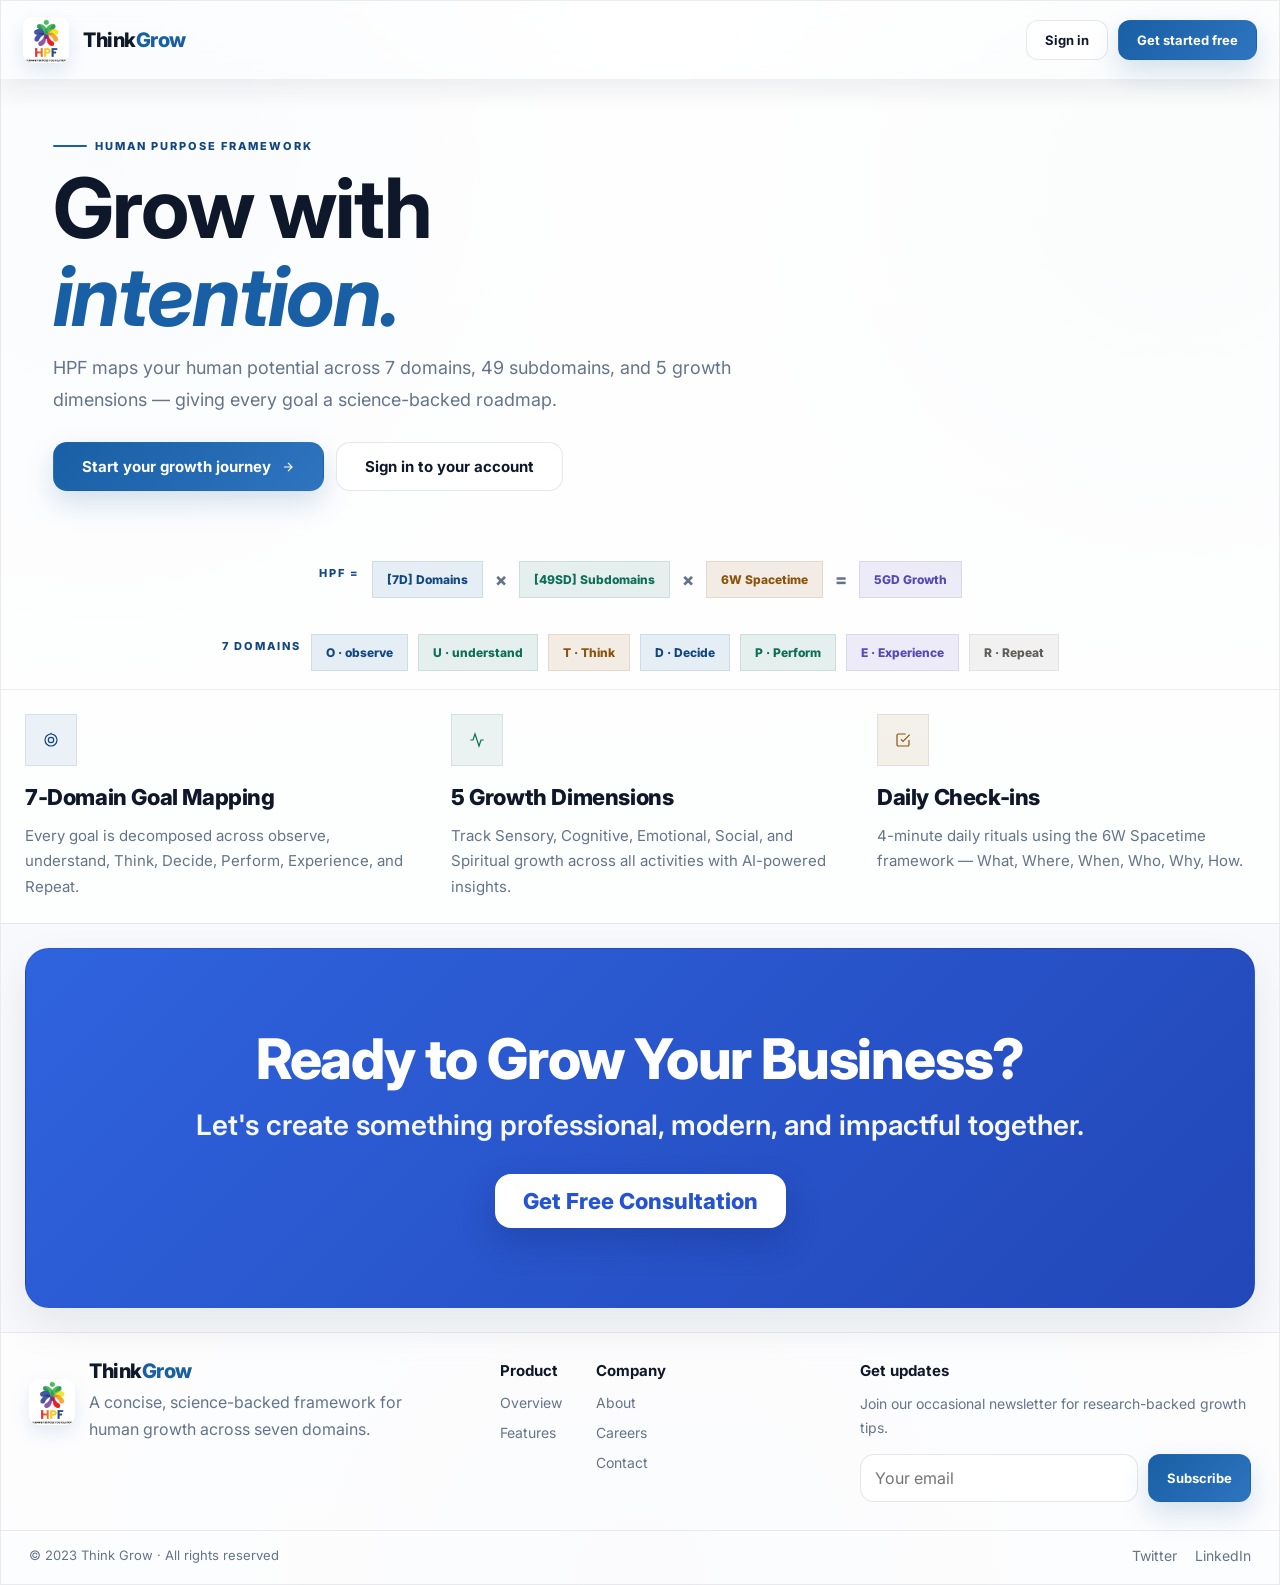
==== commit d59ea4cd: "Fix all error" ====
--- a/index.html
+++ b/index.html
@@ -3,7 +3,7 @@
 <head>
   <meta charset="UTF-8">
   <meta name="viewport" content="width=device-width, initial-scale=1.0">
-  <title>growHPF Dashboard</title>
+  <title>Think Grow Dashboard</title>
   <link rel="preconnect" href="https://fonts.googleapis.com">
   <link rel="preconnect" href="https://fonts.gstatic.com" crossorigin>
   <link href="https://fonts.googleapis.com/css2?family=Sora:wght@400;500;600;700&family=Fraunces:opsz,wght@9..144,500;9..144,700&display=swap" rel="stylesheet">
@@ -81,6 +81,10 @@
         <div class="nav-item" data-view="profile">
           <svg class="nav-icon" fill="none" stroke="currentColor" stroke-width="1.8" viewBox="0 0 24 24"><circle cx="12" cy="8" r="4"></circle><path d="M4 20c0-4.4 3.6-8 8-8s8 3.6 8 8"></path></svg>
           Profile
+        </div>
+        <div class="nav-item" data-action="logout">
+          <svg class="nav-icon" fill="none" stroke="currentColor" stroke-width="1.8" viewBox="0 0 24 24"><path d="M9 21H5a2 2 0 0 1-2-2V5a2 2 0 0 1 2-2h4"></path><polyline points="16 17 21 12 16 7"></polyline><line x1="21" y1="12" x2="9" y2="12"></line></svg>
+          Logout
         </div>
       </div>
 
@@ -254,7 +258,7 @@
             <article class="rt-panel">
               <div class="rt-panel-head">
                 <h2 id="roadmapTitle">Designer → Digital Agency Founder</h2>
-                <p id="roadmapIntro">You have design skills. Now you need business acumen, systems thinking, and the courage to decide and perform.</p>
+                <p id="roadmapIntro">You have design skills. Now you need business acumen, systems Think, and the courage to decide and perform.</p>
               </div>
               
               <div class="hpf-roadmap" id="hpfRoadmap">
@@ -262,8 +266,8 @@
                   <div class="step-letter">O</div>
                   <div class="step-content">
                     <h4>Observe the market</h4>
-                    <p>Spend 2 weeks doing nothing but market research. Interview 5 potential clients. Observe your competition closely. Use Analytical and External Observing subdomains.</p>
-                    <div class="step-domain">Observing — PCAREIA</div>
+                    <p>Spend 2 weeks doing nothing but market research. Interview 5 potential clients. Observe your competition closely. Use Analytical and External observe subdomains.</p>
+                    <div class="step-domain">observe — PCAREIA</div>
                   </div>
                 </div>
 
@@ -271,8 +275,8 @@
                   <div class="step-letter">U</div>
                   <div class="step-content">
                     <h4>Understand your niche</h4>
-                    <p>You cannot serve everyone. Use Contextual and Adaptive Understanding to define exactly what type of clients you serve best and why you are the right person.</p>
-                    <div class="step-domain">Understanding — CECIARI</div>
+                    <p>You cannot serve everyone. Use Contextual and Adaptive understand to define exactly what type of clients you serve best and why you are the right person.</p>
+                    <div class="step-domain">understand — CECIARI</div>
                   </div>
                 </div>
 
@@ -280,8 +284,8 @@
                   <div class="step-letter">T</div>
                   <div class="step-content">
                     <h4>Think through your model</h4>
-                    <p>Use System Thinking to map your business model. Use Creative Thinking to differentiate your offer. Use Logical Thinking to build your pricing.</p>
-                    <div class="step-domain">Thinking — LCCASAH</div>
+                    <p>Use System Think to map your business model. Use Creative Think to differentiate your offer. Use Logical Think to build your pricing.</p>
+                    <div class="step-domain">Think — LCCASAH</div>
                   </div>
                 </div>
 
@@ -289,8 +293,8 @@
                   <div class="step-letter">D</div>
                   <div class="step-content">
                     <h4>Decide and commit</h4>
-                    <p>Stop overthinking. Use Strategic and Informed Deciding to commit to your first 3 target clients, your pricing, and your launch date.</p>
-                    <div class="step-domain">Deciding — RIICETS</div>
+                    <p>Stop overThink. Use Strategic and Informed Decide to commit to your first 3 target clients, your pricing, and your launch date.</p>
+                    <div class="step-domain">Decide — RIICETS</div>
                   </div>
                 </div>
 
@@ -298,8 +302,8 @@
                   <div class="step-letter">P</div>
                   <div class="step-content">
                     <h4>Perform relentlessly</h4>
-                    <p>Execute with Efficient and Skillful Performing. Build your portfolio. Reach out to 10 people. Deliver exceptional work for your first client.</p>
-                    <div class="step-domain">Performing — ECCASSE</div>
+                    <p>Execute with Efficient and Skillful perfrom. Build your portfolio. Reach out to 10 people. Deliver exceptional work for your first client.</p>
+                    <div class="step-domain">perfrom — ECCASSE</div>
                   </div>
                 </div>
 
@@ -307,8 +311,8 @@
                   <div class="step-letter">E</div>
                   <div class="step-content">
                     <h4>Experience and learn</h4>
-                    <p>Every project is data. Use Learning and Cognitive Experiencing to capture what works and what does not after each engagement.</p>
-                    <div class="step-domain">Experiencing — SCESCLT</div>
+                    <p>Every project is data. Use Learning and Cognitive Experience to capture what works and what does not after each engagement.</p>
+                    <div class="step-domain">Experience — SCESCLT</div>
                   </div>
                 </div>
 
@@ -316,8 +320,8 @@
                   <div class="step-letter">R</div>
                   <div class="step-content">
                     <h4>Repeat and scale</h4>
-                    <p>Use Habitual and Strategic Repeating to build systems. Systematise your process so it runs without you being in every decision.</p>
-                    <div class="step-domain">Repeating — IRACSHP</div>
+                    <p>Use Habitual and Strategic Repeat to build systems. Systematise your process so it runs without you being in every decision.</p>
+                    <div class="step-domain">Repeat — IRACSHP</div>
                   </div>
                 </div>
               </div>
--- a/style.css
+++ b/style.css
@@ -399,6 +399,119 @@
   overflow: hidden;
 }
 
+/* Auth (login / signup) styles */
+.login-layout {
+  min-height: 100vh;
+  display: flex;
+  align-items: center;
+  justify-content: center;
+  padding: 28px;
+}
+.auth-card {
+  width: 100%;
+  max-width: 480px;
+  background: linear-gradient(180deg, rgba(255,255,255,0.95), rgba(250,250,252,0.95));
+  border: 1px solid var(--border);
+  border-radius: 14px;
+  box-shadow: 0 18px 40px rgba(15,14,12,0.06);
+  padding: 28px;
+  display: grid;
+  gap: 14px;
+}
+.auth-brand { display:flex; gap:12px; align-items:center; }
+.auth-brand img { width:56px; height:56px; border-radius:10px; object-fit:cover; }
+.brand { font-family: 'Playfair Display', serif; font-size:20px; margin-bottom:2px; }
+.brand-sub { font-size:12px; color:var(--gray); }
+.logo-wordmark .grow,
+.logo-wordmark .brand {
+  font-family: 'Playfair Display', serif;
+  font-size:20px;
+  font-weight:700;
+  line-height:1;
+  letter-spacing:-0.4px;
+  color:var(--ink);
+}
+.logo-wordmark .grow span {
+  color: var(--blue);
+  margin-left: 2px;
+}
+.logo-wordmark .tagline {
+  font-size:12px;
+  color:var(--gray);
+  margin-top:4px;
+}
+.auth-copy .eyebrow { font-weight:800; letter-spacing:1px; color:var(--purple-dark); font-size:12px; }
+.auth-copy h1 { font-family: 'Playfair Display', serif; margin-top:6px; font-size:26px; }
+.auth-copy .lead { color:var(--gray); font-size:14px; }
+
+form#login-form, form#signup-form { display:block; margin-top:6px; }
+label { display:block; font-size:13px; color:var(--gray); margin-top:12px; margin-bottom:6px; }
+input[type="text"], input[type="email"], input[type="password"], textarea {
+  width:100%;
+  padding:12px 14px;
+  border-radius:10px;
+  border:1px solid rgba(15,14,12,0.08);
+  background: #fff;
+  font-size:14px;
+  outline: none;
+  transition: box-shadow .15s ease, border-color .12s ease;
+}
+input:focus, textarea:focus { box-shadow: 0 6px 18px rgba(24,95,165,0.08); border-color: rgba(24,95,165,0.2); }
+
+.auth-card button[type="submit"], .btn { display:inline-flex; align-items:center; gap:8px; padding:12px 16px; border-radius:10px; border:0; cursor:pointer; font-weight:700; }
+.auth-card button[type="submit"] { background: linear-gradient(90deg,var(--purple),var(--blue)); color:#fff; width:100%; justify-content:center; padding:14px 16px; }
+.auth-card .secondary { background: transparent; color:var(--purple-dark); border:1px solid rgba(15,14,12,0.06); }
+
+.message { font-size:13px; margin-top:8px; }
+.message.error { color:#b91c1c; }
+.message.success { color:#065f46; }
+
+.auth-footer { font-size:13px; color:var(--gray); margin-top:8px; }
+.auth-footer a { color:var(--purple); text-decoration:none; }
+
+@media (max-width: 520px) {
+  .auth-card { padding:18px; border-radius:12px; }
+  .auth-brand img { width:48px; height:48px; }
+}
+
+/* input with action (show password) */
+.input-with-action { position: relative; }
+.input-with-action input {
+  padding-right: 52px;
+}
+.input-with-action .show-password-btn {
+  position: absolute;
+  right: 10px;
+  top: 50%;
+  transform: translateY(-50%);
+  background: transparent;
+  border: none;
+  color: var(--purple-dark);
+  font-weight:700;
+  cursor: pointer;
+  padding: 0;
+  width: 32px;
+  height: 32px;
+  display: inline-flex;
+  align-items: center;
+  justify-content: center;
+  line-height: 1;
+}
+
+.input-with-action .show-password-btn svg {
+  width: 18px;
+  height: 18px;
+}
+
+.hint { font-size:13px; margin-top:6px; }
+
+/* Slightly larger inputs on desktop */
+@media (min-width: 900px) {
+  .auth-card { padding:34px; }
+  input[type="text"], input[type="email"], input[type="password"] { padding:14px 16px; }
+  .auth-card button[type="submit"] { padding:14px 18px; }
+}
+
 .landing-footer-surface {
   padding: 18px 20px 14px;
   background:
@@ -1690,653 +1803,6 @@
 
 ::-webkit-scrollbar-thumb:hover {
   background: rgba(96, 165, 250, 0.5);
-}
-
-.land-overline {
-  font-family: 'DM Mono', monospace;
-  font-size: 0.75rem;
-  color: var(--text-secondary);
-  margin-bottom: 1rem;
-  font-weight: 500;
-  letter-spacing: 3px;
-  text-transform: uppercase;
-  font-style: italic;
-  position: relative;
-}
-.land-overline::before {
-  content: '';
-  position: absolute;
-  left: -40px;
-  top: 50%;
-  transform: translateY(-50%);
-  width: 28px;
-  height: 1px;
-  background: rgba(255,255,255,0.08);
-}
-/* Landing Section */
-#landing {
-  position: relative;
-  min-height: 100vh;
-  display: flex;
-  flex-direction: column;
-}
-
-.land-bg {
-  position: fixed;
-  top: 0;
-  left: 0;
-  width: 100%;
-  height: 100%;
-  background: linear-gradient(135deg, var(--bg-dark) 0%, var(--bg-dark-2) 50%, var(--bg-dark-3) 100%);
-  z-index: -2;
-}
-.land-h1 em {
-  font-style: italic;
-  color: var(--primary-blue);
-  font-weight: 400;
-  display: block;
-  font-size: 3.6rem;
-  margin-top: 0.1rem;
-}
-
-.land-grid {
-  position: fixed;
-  top: 0;
-  left: 0;
-  width: 100%;
-  height: 100%;
-  background-image: 
-    linear-gradient(rgba(96, 165, 250, 0.03) 1px, transparent 1px),
-    linear-gradient(90deg, rgba(96, 165, 250, 0.03) 1px, transparent 1px);
-  background-size: 80px 80px;
-  pointer-events: none;
-  z-index: -1;
-}
-
-.btn-primary {
-  background: #fff;
-  color: var(--bg-dark);
-  padding: 0.6rem 1.2rem;
-  border-radius: 999px;
-  border: none;
-  font-weight: 700;
-}
-.btn-primary svg {
-  stroke: var(--bg-dark);
-}
-.btn-secondary {
-  background: transparent;
-  color: #fff;
-  padding: 0.55rem 1.1rem;
-  border-radius: 999px;
-  border: 1px solid rgba(255,255,255,0.18);
-}
-.btn-secondary:hover {
-  background: rgba(255,255,255,0.06);
-}
-.land-nav {
-  display: flex;
-  justify-content: space-between;
-  align-items: center;
-  height: 72px;
-  padding: 0 3rem;
-  margin-bottom: 0;
-  position: fixed;
-  top: 0;
-  left: 0;
-  right: 0;
-  max-width: 1200px;
-  margin: 0 auto;
-  width: 100%;
-  background: rgba(10, 14, 39, 0.85);
-  backdrop-filter: blur(20px);
-  border-bottom: 1px solid var(--border-light);
-  z-index: 1000;
-  box-shadow: 0 4px 15px rgba(0, 0, 0, 0.2);
-}
-
-/* Ensure content sits below fixed nav */
-.land-inner {
-  padding: calc(var(--nav-height) + var(--nav-gap)) 3rem 0;
-  max-width: 1200px;
-  margin: 0 auto;
-}
-
-.logo-svg-wrap {
-  display: flex;
-  align-items: center;
-  gap: 0.8rem;
-  cursor: pointer;
-  transition: all 0.3s ease;
-}
-
-.logo-svg-wrap:hover {
-  transform: scale(1.02);
-}
-
-.logo-icon {
-  height: 44px;
-  width: auto;
-  filter: drop-shadow(0 4px 12px rgba(96, 165, 250, 0.2));
-}
-
-.logo-wordmark {
-  display: flex;
-  flex-direction: column;
-  gap: 2px;
-}
-
-.grow {
-  font-family: 'Playfair Display', serif;
-  font-size: 1.4rem;
-  font-weight: 600;
-  color: var(--text-light);
-  line-height: 1;
-  letter-spacing: -0.5px;
-}
-
-.grow span {
-  background: linear-gradient(135deg, var(--primary-blue) 0%, var(--primary-blue-dark) 100%);
-  -webkit-background-clip: text;
-  -webkit-text-fill-color: transparent;
-  background-clip: text;
-}
-
-.tagline {
-  font-family: 'DM Mono', monospace;
-  font-size: 0.6rem;
-  color: var(--text-secondary);
-  letter-spacing: 1.5px;
-  text-transform: uppercase;
-}
-
-.land-nav-right {
-  display: flex;
-  gap: 0.8rem;
-}
-
-/* Buttons */
-.btn {
-  padding: 0.55rem 1.4rem;
-  border: none;
-  border-radius: 8px;
-  font-size: 0.85rem;
-  font-weight: 600;
-  cursor: pointer;
-  transition: all 0.2s ease;
-  text-decoration: none;
-  display: inline-flex;
-  align-items: center;
-  gap: 0.5rem;
-  font-family: inherit;
-}
-
-.btn-sm {
-  padding: 0.55rem 1.4rem;
-  font-size: 0.8rem;
-  font-weight: 500;
-}
-
-.btn-solid-light {
-  background: linear-gradient(135deg, var(--primary-blue) 0%, var(--primary-blue-dark) 100%);
-  border: 1px solid rgba(96, 165, 250, 0.5);
-  color: var(--text-light);
-  box-shadow: 0 4px 15px rgba(96, 165, 250, 0.3);
-}
-
-.btn-solid-light:hover {
-  box-shadow: 0 6px 20px rgba(96, 165, 250, 0.4);
-  background: linear-gradient(135deg, var(--primary-blue-dark) 0%, #1d4ed8 100%);
-}
-
-.btn-outline-light {
-  background: rgba(255, 255, 255, 0.08);
-  border: 1px solid rgba(255, 255, 255, 0.2);
-  color: var(--text-light);
-  backdrop-filter: blur(10px);
-}
-
-.btn-outline-light:hover {
-  background: rgba(255, 255, 255, 0.15);
-  border-color: rgba(255, 255, 255, 0.3);
-}
-
-/* Hero Section */
-.land-hero {
-  margin-top: 0;
-  padding: 2rem 0;
-  min-height: calc(100vh - 72px);
-  display: flex;
-  align-items: center;
-  animation: fadeInUp 0.8s ease;
-}
-
-@keyframes fadeInUp {
-  from {
-    opacity: 0;
-    transform: translateY(30px);
-  }
-  to {
-    opacity: 1;
-    transform: translateY(0);
-  }
-}
-
-.hero-content {
-  max-width: 560px;
-  padding-left: 4rem;
-}
-
-.land-overline {
-  font-family: 'DM Mono', monospace;
-  font-size: 0.8rem;
-  color: var(--text-secondary);
-  margin-bottom: 1.5rem;
-  font-weight: 500;
-  letter-spacing: 3px;
-  text-transform: uppercase;
-  font-style: italic;
-}
-
-.land-h1 {
-  font-family: 'Playfair Display', serif;
-  font-size: 4.4rem;
-  font-weight: 700;
-  margin-bottom: 1rem;
-  color: var(--text-light);
-  line-height: 1.06;
-  letter-spacing: -0.6px;
-  max-width: 520px;
-}
-
-.land-h1 em {
-  font-style: italic;
-  color: var(--primary-blue);
-  font-weight: 400;
-  display: block;
-  font-size: 3.2rem;
-  margin-top: 0.1rem;
-}
-
-.land-sub {
-  font-size: 0.85rem;
-  color: var(--text-secondary);
-  margin-bottom: 1.5rem;
-  line-height: 1.5;
-  font-weight: 400;
-  max-width: 550px;
-}
-
-.land-ctas {
-  display: flex;
-  gap: 1rem;
-  flex-wrap: wrap;
-}
-
-
-
-/* Formula Strip */
-.formula-strip {
-  display: flex;
-  align-items: center;
-  justify-content: center;
-  gap: 0.8rem;
-  margin: 3.5rem 0;
-  padding: 1rem 1.5rem;
-  background: rgba(255, 255, 255, 0.02);
-  border: 1px solid var(--border-light);
-  border-radius: 12px;
-  text-align: center;
-  flex-wrap: wrap;
-}
-
-.formula-label {
-  font-family: 'Playfair Display', serif;
-  font-size: 0.9rem;
-  color: var(--text-secondary);
-  font-weight: 600;
-  letter-spacing: 2px;
-  margin-right: 1rem;
-}
-
-.fp {
-  padding: 0.5rem 1rem;
-  border-radius: 8px;
-  font-size: 0.75rem;
-  font-weight: 700;
-  font-family: 'DM Mono', monospace;
-  border: 1.5px solid transparent;
-  transition: opacity 0.2s ease;
-}
-
-.fp:hover {
-  opacity: 0.8;
-}
-
-/* Formula part color variants */
-.fp.domains {
-  background: rgba(20, 93, 160, 0.22);
-  color: #9ec4e6;
-}
-
-.fp.subdomains {
-  background: rgba(11, 122, 111, 0.22);
-  color: #90ded4;
-}
-
-.fp.spacetime {
-  background: rgba(154, 102, 20, 0.2);
-  color: #f2c27e;
-}
-
-.fp.growth {
-  background: rgba(45, 126, 63, 0.2);
-  color: #9ad2a6;
-}
-
-.fp-op {
-  color: var(--text-secondary);
-  font-weight: 700;
-  font-size: 1rem;
-}
-
-/* Domain Row */
-.land-domains-row {
-  display: flex;
-  align-items: center;
-  justify-content: center;
-  gap: 0.6rem;
-  margin: 3rem 0;
-  padding: 1rem 1.4rem;
-  background: rgba(255, 255, 255, 0.02);
-  border: 1px solid var(--border-light);
-  border-radius: 12px;
-  flex-wrap: wrap;
-}
-
-.domains-label {
-  font-size: 11px;
-  color: rgba(245, 242, 237, 0.3);
-  letter-spacing: 1.5px;
-  text-transform: uppercase;
-  margin-right: 8px;
-}
-
-.d-bubble {
-  padding: 0.4rem 0.8rem;
-  border-radius: 8px;
-  font-size: 0.75rem;
-  font-weight: 600;
-  font-family: 'DM Mono', monospace;
-  cursor: pointer;
-  transition: opacity 0.2s ease;
-  border: 1.5px solid transparent;
-}
-
-.d-bubble:hover {
-  opacity: 0.8;
-}
-
-/* Domain bubble color variants */
-.d-bubble.blue {
-  background: rgba(20, 93, 160, 0.18);
-  color: #9ec4e6;
-}
-
-.d-bubble.teal {
-  background: rgba(11, 122, 111, 0.18);
-  color: #90ded4;
-}
-
-.d-bubble.orange {
-  background: rgba(154, 102, 20, 0.18);
-  color: #f2c27e;
-}
-
-.d-bubble.purple {
-  background: rgba(178, 59, 91, 0.18);
-  color: #f0a9bc;
-}
-
-.d-bubble.gray {
-  background: rgba(95, 94, 90, 0.15);
-  color: #B4B2A9;
-}
-
-/* Features Section */
-.land-features {
-  display: grid;
-  grid-template-columns: repeat(auto-fit, minmax(280px, 1fr));
-  gap: 2rem;
-  margin: 3rem 0;
-  padding: 1rem 0;
-}
-
-.feat-card {
-  background: rgba(255, 255, 255, 0.02);
-  border: 1px solid var(--border-light);
-  padding: 1.5rem;
-  border-radius: 14px;
-  transition: all 0.2s ease;
-  position: relative;
-  overflow: hidden;
-}
-
-.feat-card:hover {
-  background: rgba(96, 165, 250, 0.05);
-  border-color: rgba(96, 165, 250, 0.2);
-}
-
-.feat-icon {
-  width: 50px;
-  height: 50px;
-  border-radius: 10px;
-  display: flex;
-  align-items: center;
-  justify-content: center;
-  margin-bottom: 1.5rem;
-  border: 1px solid rgba(96, 165, 250, 0.2);
-}
-
-.feat-icon svg {
-  width: 100%;
-  height: 100%;
-}
-
-/* Feature icon color variants */
-.feat-icon.blue {
-  background: rgba(83, 74, 183, 0.2);
-}
-
-.feat-icon.blue svg {
-  stroke: #9ec4e6;
-}
-
-.feat-icon.teal {
-  background: rgba(15, 110, 86, 0.2);
-}
-
-.feat-icon.teal svg {
-  stroke: #90ded4;
-}
-
-.feat-icon.orange {
-  background: rgba(133, 79, 11, 0.2);
-}
-
-.feat-icon.orange svg {
-  stroke: #f2c27e;
-}
-
-.feat-title {
-  font-family: 'Playfair Display', serif;
-  font-size: 1rem;
-  color: var(--text-light);
-  margin-bottom: 0.6rem;
-  font-weight: 600;
-}
-
-.feat-desc {
-  color: var(--text-secondary);
-  line-height: 1.5;
-  font-weight: 400;
-  font-size: 0.8rem;
-}
-
-/* Footer */
-.site-footer {
-  margin-top: 4rem;
-  padding: 3rem 0 1.5rem;
-  border-top: 1px solid rgba(255,255,255,0.04);
-  color: var(--text-secondary);
-}
-.site-footer .footer-inner {
-  max-width: 1200px;
-  margin: 0 auto;
-  padding: 0 3rem;
-  display: grid;
-  grid-template-columns: 1fr 1fr 320px;
-  gap: 2rem;
-  align-items: start;
-}
-.footer-brand {
-  display: flex;
-  gap: 1rem;
-  align-items: flex-start;
-}
-.footer-brand .logo-icon {
-  height: 48px;
-  width: auto;
-  filter: none;
-}
-.brand-copy .footer-desc {
-  margin-top: 6px;
-  color: var(--text-secondary);
-  font-size: 0.95rem;
-  max-width: 320px;
-}
-.footer-links {
-  display: flex;
-  gap: 2rem;
-}
-.links-col h4 {
-  color: var(--text-light);
-  margin-bottom: 0.5rem;
-  font-size: 0.95rem;
-}
-.links-col ul { list-style: none; padding: 0; margin: 0; }
-.links-col li { margin-bottom: 0.45rem; }
-.links-col a { color: var(--text-secondary); text-decoration: none; font-size: 0.92rem; }
-.footer-newsletter h4 { color: var(--text-light); margin-bottom: 0.4rem; }
-.small { color: var(--text-secondary); font-size: 0.88rem; margin-bottom: 0.6rem; }
-.newsletter-form { display:flex; gap:0.5rem; }
-.newsletter-form input { flex:1; padding:0.6rem 0.8rem; border-radius:8px; border:1px solid rgba(255,255,255,0.06); background: rgba(255,255,255,0.02); color:var(--text-light); }
-.newsletter-form input::placeholder { color: rgba(255,255,255,0.45); }
-
-.footer-bottom { max-width:1200px; margin: 1.25rem auto 0; padding: 0 3rem; display:flex; justify-content:space-between; align-items:center; gap:1rem; color:var(--text-muted); font-size:0.85rem; }
-.social-link { color:var(--text-secondary); text-decoration:none; margin-left:0.8rem; font-size:0.92rem; }
-
-@media (max-width: 768px) {
-  .site-footer .footer-inner { grid-template-columns: 1fr; }
-  .newsletter-form { flex-direction: column; }
-  .footer-bottom { flex-direction: column; align-items:flex-start; gap:0.6rem; }
-}
-
-/* Responsive Design */
-@media (max-width: 768px) {
-  body::before {
-    background-size: 30px 30px;
-  }
-
-  .land-nav {
-    flex-direction: column;
-    gap: 1rem;
-    padding: 1rem 1.5rem;
-    position: relative;
-    background: rgba(10, 14, 39, 0.85);
-  }
-
-  .land-inner {
-    padding: calc(var(--nav-height) + 16px) 1.5rem 0;
-  }
-
-  .land-hero {
-    margin-top: 2rem;
-    padding: 1.5rem 0;
-  }
-
-  .land-h1 {
-    font-size: 2rem;
-    letter-spacing: -0.3px;
-  }
-
-  .land-sub {
-    font-size: 0.9rem;
-  }
-
-  .land-ctas {
-    flex-direction: column;
-    gap: 1rem;
-  }
-
-  .btn {
-    width: 100%;
-    justify-content: center;
-  }
-
-  .formula-strip {
-    gap: 0.8rem;
-    padding: 1rem 1.2rem;
-    font-size: 0.8rem;
-  }
-
-  .land-domains-row {
-    gap: 0.6rem;
-    padding: 0.8rem 1rem;
-  }
-
-  .land-features {
-    grid-template-columns: 1fr;
-    gap: 1.5rem;
-  }
-
-  .land-footer {
-    flex-direction: column;
-    gap: 1rem;
-    text-align: center;
-    margin-top: 2rem;
-  }
-
-  .land-footer div:last-child {
-    display: flex;
-    gap: 15px !important;
-  }
-}
-
-@media (max-width: 480px) {
-  .land-h1 {
-    font-size: 1.8rem;
-  }
-
-  .land-nav {
-    flex-direction: column-reverse;
-  }
-
-  .logo-wordmark {
-    display: none;
-  }
-
-  .feat-card {
-    padding: 1.5rem;
-  }
-
-  .feat-title {
-    font-size: 1rem;
-  }
-
-  .feat-desc {
-    font-size: 0.85rem;
-  }
 }
 
 body.rt-dashboard {
@@ -3891,3 +3357,238 @@
     font-size: 16px;
   }
 }
+* {
+  box-sizing: border-box;
+}
+
+:root {
+  --ink: #17150f;
+  --paper: #f8f5ef;
+  --panel: #fffefb;
+  --line: #d8d1c2;
+  --accent: #2f6db1;
+  --accent-dark: #234f82;
+  --ok: #0f6e56;
+  --err: #9a2f46;
+}
+
+body {
+  margin: 0;
+  min-height: 100vh;
+  font-family: "DM Sans", sans-serif;
+  color: var(--ink);
+  background:
+    radial-gradient(circle at 85% 20%, #dceafe 0%, rgba(220, 234, 254, 0) 40%),
+    radial-gradient(circle at 15% 80%, #f7e6d4 0%, rgba(247, 230, 212, 0) 40%),
+    var(--paper);
+}
+
+.login-layout {
+  min-height: 100vh;
+  display: grid;
+  place-items: center;
+  padding: 24px;
+}
+
+.auth-card {
+  width: min(100%, 460px);
+  background: rgba(255, 255, 255, 0.82);
+  border: 1px solid rgba(15,14,12,0.08);
+  border-radius: 24px;
+  padding: 28px;
+  box-shadow: 0 18px 50px rgba(18, 16, 11, 0.12);
+  backdrop-filter: blur(12px);
+}
+
+.auth-card.auth-signup {
+  width: min(100%, 500px);
+}
+
+.auth-brand {
+  display: flex;
+  align-items: center;
+  gap: 12px;
+  margin-bottom: 16px;
+}
+
+.auth-brand img {
+  width: 48px;
+  height: 48px;
+  border-radius: 14px;
+  object-fit: contain;
+  background: #fff;
+  border: 1px solid rgba(15,14,12,0.08);
+  box-shadow: 0 6px 16px rgba(18, 16, 11, 0.08);
+  padding: 4px;
+}
+
+.brand {
+  margin: 0;
+  letter-spacing: 0.08em;
+  text-transform: uppercase;
+  font-size: 12px;
+  color: #6f6756;
+  font-weight: 700;
+}
+
+.brand-sub {
+  margin: 3px 0 0;
+  font-size: 10px;
+  letter-spacing: 1.5px;
+  text-transform: uppercase;
+  color: #807865;
+}
+
+.eyebrow {
+  margin: 0 0 8px;
+  font-size: 11px;
+  font-weight: 700;
+  letter-spacing: 1.8px;
+  text-transform: uppercase;
+  color: var(--accent-dark);
+}
+
+h1 {
+  margin: 0;
+  font-family: "Playfair Display", serif;
+  font-size: clamp(30px, 5vw, 36px);
+  line-height: 1.1;
+}
+
+.lead {
+  margin: 10px 0 20px;
+  color: #5b5549;
+  font-size: 14px;
+}
+
+label {
+  display: block;
+  margin: 12px 0 6px;
+  font-size: 13px;
+  font-weight: 700;
+}
+
+input {
+  width: 100%;
+  border: 1px solid #c6bfaf;
+  border-radius: 10px;
+  background: #ffffff;
+  padding: 12px;
+  font-size: 14px;
+  color: var(--ink);
+}
+
+input:focus {
+  outline: none;
+  border-color: var(--accent);
+  box-shadow: 0 0 0 3px rgba(47, 109, 177, 0.18);
+}
+
+button {
+  width: 100%;
+  margin-top: 18px;
+  border: 0;
+  border-radius: 10px;
+  padding: 12px;
+  background: var(--accent);
+  color: #ffffff;
+  font-size: 14px;
+  font-weight: 700;
+  cursor: pointer;
+}
+
+button:hover {
+  background: var(--accent-dark);
+}
+
+.auth-card.auth-signup #auth-submit { background: #0f6e56; }
+.auth-card.auth-signup #auth-submit:hover { background: #0b5744; }
+
+.message {
+  margin: 14px 0 0;
+  min-height: 20px;
+  font-size: 13px;
+  font-weight: 500;
+}
+
+.message.error {
+  color: var(--err);
+}
+
+.message.success {
+  color: var(--ok);
+}
+
+/* Signup domain preview (unused domains) */
+.domain-preview {
+  display: flex;
+  gap: 16px;
+  align-items: center;
+  margin-top: 18px;
+}
+.domain-bubble {
+  width: 92px;
+  height: 92px;
+  background: #fb8466;
+  border: 6px solid #ffffff;
+  box-shadow: 0 18px 42px rgba(15,23,42,0.08);
+}
+.domain-card {
+  display: flex;
+  flex-direction: column;
+  gap: 8px;
+}
+.domain-name {
+  font-family: 'Playfair Display', serif;
+  font-size: 16px;
+  font-weight: 700;
+  color: var(--ink);
+}
+.unused-list {
+  list-style: none;
+  padding: 0;
+  margin: 0;
+  display: flex;
+  gap: 8px;
+  flex-wrap: wrap;
+}
+.unused-list li {
+  padding: 6px 10px;
+  border: 1px solid rgba(15,23,42,0.08);
+  background: #ffffff;
+  color: var(--ink);
+  font-weight: 600;
+  font-size: 13px;
+}
+
+.auth-footer {
+  margin: 16px 0 0;
+  text-align: center;
+  font-size: 13px;
+}
+
+.auth-footer.secondary {
+  margin-top: 8px;
+}
+
+.auth-footer a {
+  color: var(--accent-dark);
+  text-decoration: none;
+  font-weight: 700;
+}
+
+@media (max-width: 520px) {
+  .login-layout { padding: 14px; }
+  .auth-card { padding: 22px 18px; border-radius: 20px; }
+  .auth-brand { align-items: flex-start; }
+}
+
+@media (max-width: 380px) {
+  .login-layout { padding: 10px; }
+  .auth-card { padding: 18px 14px; }
+  h1 { font-size: 28px; }
+  label { font-size: 12px; }
+  input { padding: 10px; font-size: 13px; }
+  button { padding: 11px; font-size: 13px; }
+  .auth-footer { font-size: 12px; }
+}
